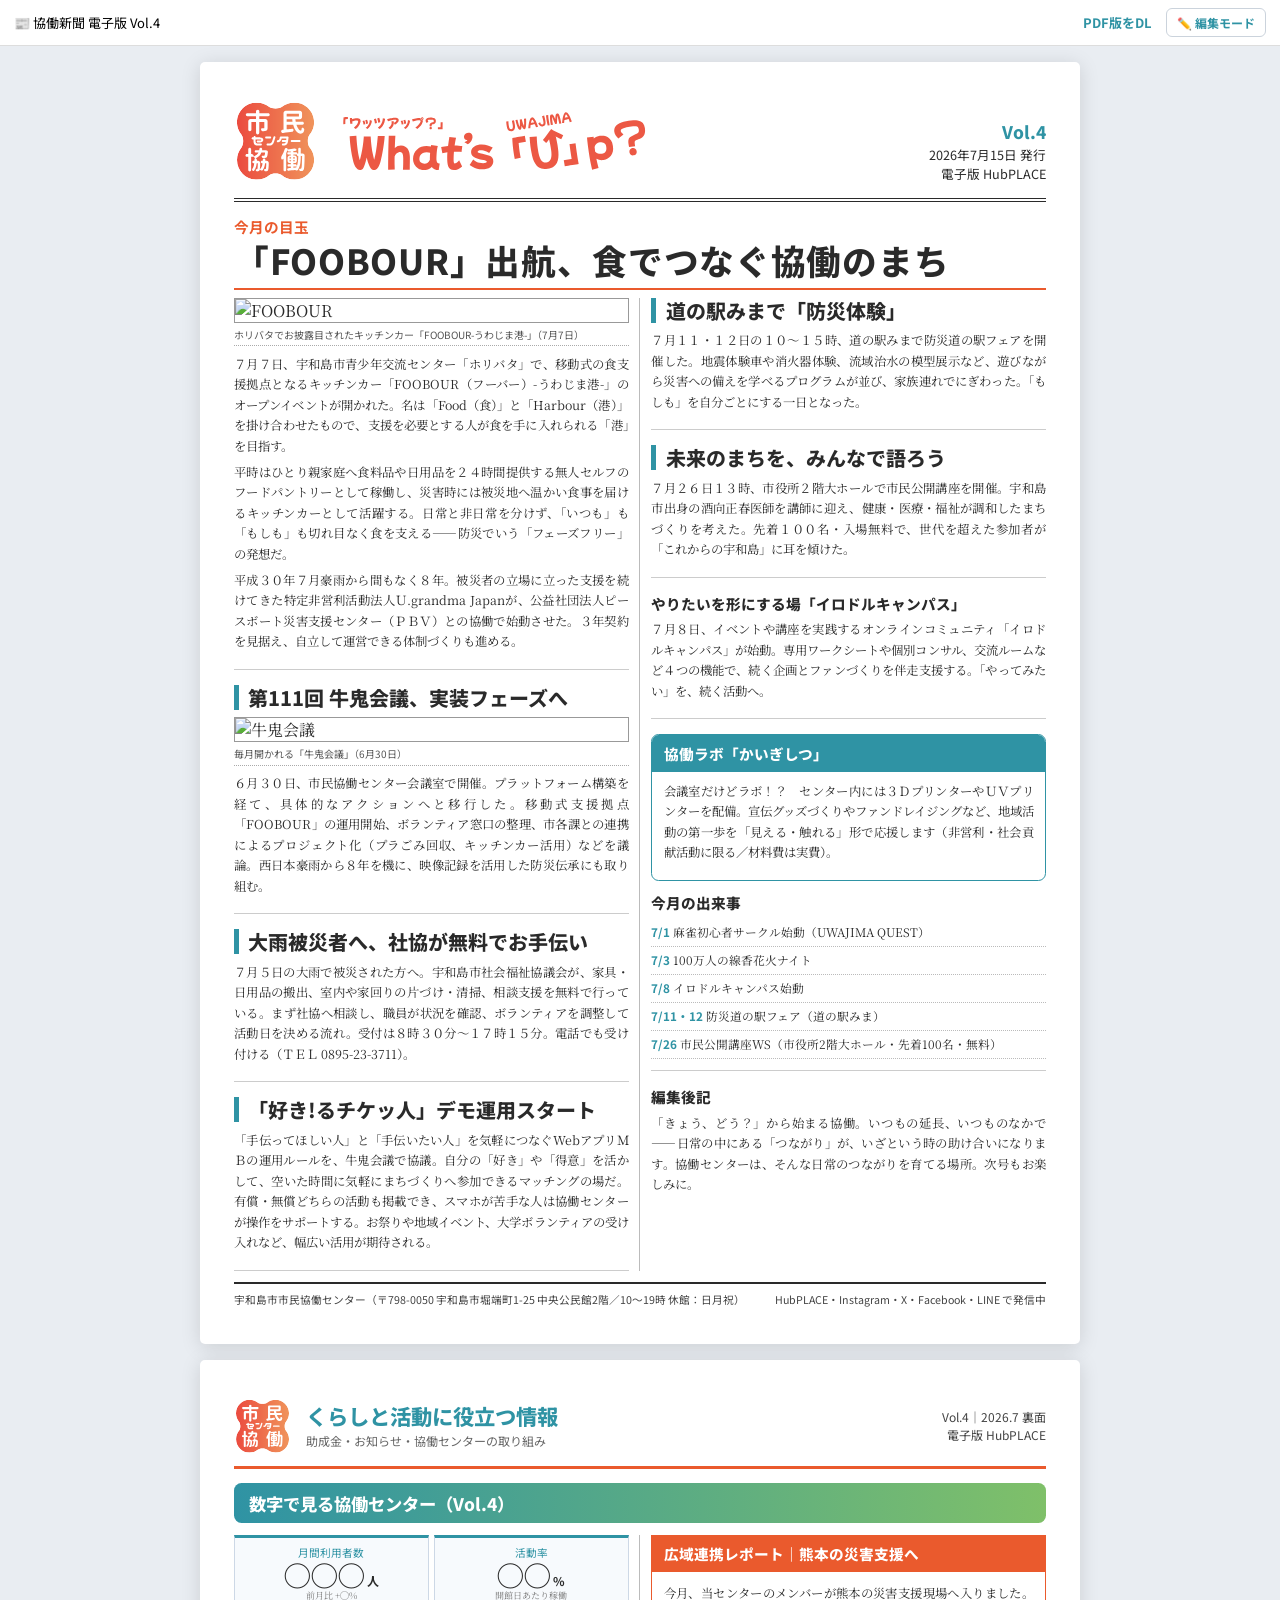
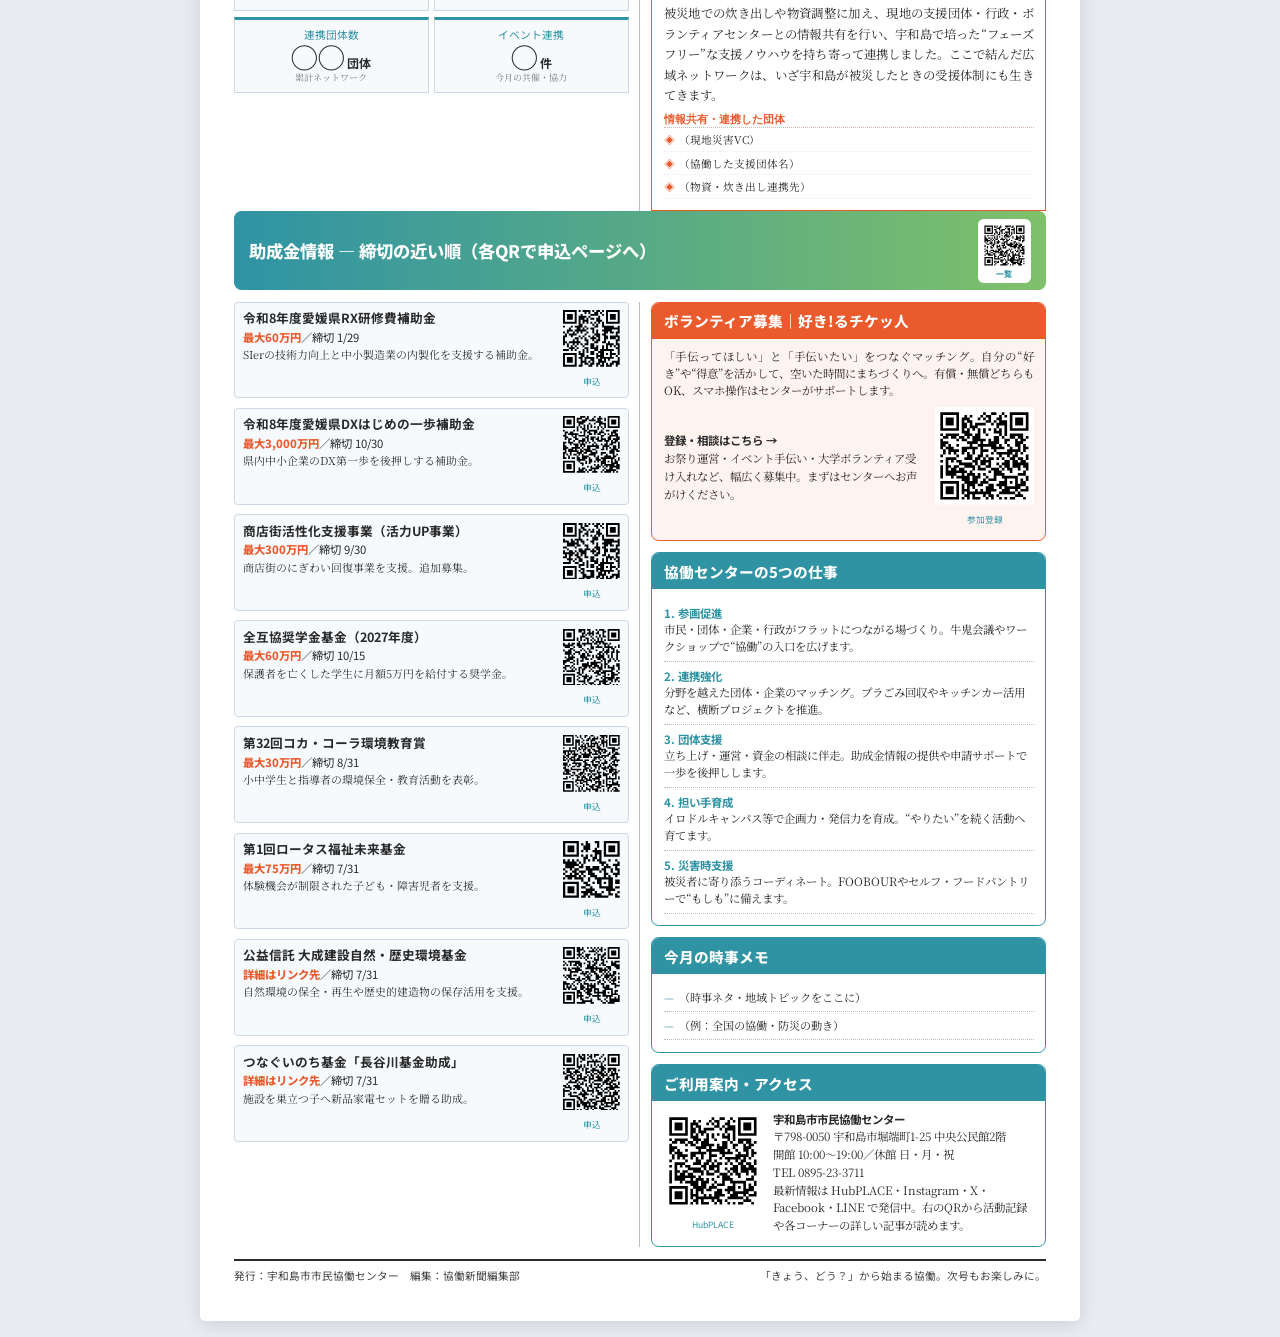
==== index.html @ 9e5178ba "書式機能追加（選択要素に背景色/文字色/反転帯/枠/クリア＝タイトルの色付きボックス化・色反転・色指定） Co-Authored-By: Claude Opus 4.8 (1M context) <n" ====
<!doctype html><html lang="ja"><head><meta charset="utf-8">
<meta name="viewport" content="width=device-width, initial-scale=1">
<title>協働新聞 What's「U」p? Vol.4｜宇和島市市民協働センター</title>
<link rel="preconnect" href="https://fonts.googleapis.com">
<link rel="preconnect" href="https://fonts.gstatic.com" crossorigin>
<link href="https://fonts.googleapis.com/css2?family=Noto+Sans+JP:wght@400;700;800&family=Noto+Serif+JP:wght@400;600;700&display=swap" rel="stylesheet">
<link rel="stylesheet" href="edit.css">
<style>
  @page { size: A3 portrait; margin: 0; }
  :root{ --ink:#2a2a2a; --accent:#ea5a2d; --accent2:#f2934a; --navy:#2f93a4; --teal:#2f93a4; --green:#7fc069; }
  *{ box-sizing:border-box; -webkit-print-color-adjust:exact; print-color-adjust:exact; }
  html,body{ margin:0; }
  .page{ --mt:10mm; --mb:10mm; --ml:9mm; --mr:9mm;
         width:297mm; height:420mm; padding:var(--mt) var(--mr) var(--mb) var(--ml); background:#fff; color:var(--ink);
         font-family:"Hiragino Mincho ProN","Yu Mincho","Noto Serif JP",serif; page-break-after:always; position:relative; }
  .page:last-child{ page-break-after:auto; }
  .masthead{ display:flex; align-items:flex-end; justify-content:space-between; border-bottom:4px double var(--ink); padding-bottom:4mm; }
  .logo{ display:flex; align-items:center; gap:5mm; }
  .kanji{ font-family:"Hiragino Kaku Gothic ProN","Noto Sans JP",sans-serif; font-weight:800; font-size:30pt; letter-spacing:.05em; }
  .logo-img{ height:22mm; width:auto; display:block; }
  .title-img{ height:20mm; width:auto; display:block; }
  .brand{ font-family:"Hiragino Kaku Gothic ProN","Noto Sans JP",sans-serif; }
  .brand .big{ font-size:24pt; font-weight:800; color:var(--accent); line-height:1; }
  .brand .sub{ font-size:9pt; color:#555; }
  .issue{ text-align:right; font-family:"Hiragino Kaku Gothic ProN","Noto Sans JP",sans-serif; font-size:9.5pt; line-height:1.5; }
  .issue .vol{ font-size:13pt; font-weight:800; color:var(--navy); }
  .cols{ column-count:3; column-gap:6mm; column-rule:1px solid #bbb; margin-top:5mm;
         height:calc(420mm - var(--mt) - var(--mb) - 30mm - 14mm); position:relative; }
  /* 自由配置モード：各ブロックを絶対配置にして個別ドラッグ/リサイズ */
  body.freelayout .cols{ column-count:1; column-rule:none; }
  body.freelayout .cols > *{ position:absolute; margin:0 !important; box-sizing:border-box; }
  /* 裏面ヘッダー（スリム） */
  .backhead{ display:flex; align-items:center; gap:4mm; border-bottom:3px solid var(--accent); padding-bottom:3mm; }
  .bh-logo{ height:15mm; width:auto; }
  .bh-kanji{ font-family:"Hiragino Kaku Gothic ProN","Noto Sans JP",sans-serif; font-weight:800; font-size:20pt; }
  .bh-text{ flex:1; }
  .bh-main{ font-family:"Hiragino Kaku Gothic ProN","Noto Sans JP",sans-serif; font-weight:800; font-size:16pt; color:var(--navy); line-height:1.1; }
  .bh-sub{ font-family:"Hiragino Kaku Gothic ProN","Noto Sans JP",sans-serif; font-size:9pt; color:#666; margin-top:1mm; }
  .bh-meta{ text-align:right; font-family:"Hiragino Kaku Gothic ProN","Noto Sans JP",sans-serif; font-size:9pt; color:#444; line-height:1.5; }
  .page.back .cols{ height:calc(420mm - var(--mt) - var(--mb) - 21mm - 10mm); }
  article{ break-inside:avoid; margin-bottom:4mm; padding-bottom:3mm; border-bottom:1px solid #ccc; }
  .lead-kicker{ column-span:all; font-family:"Hiragino Kaku Gothic ProN","Noto Sans JP",sans-serif; color:var(--accent); font-weight:700; font-size:11pt; margin-bottom:1mm; }
  .lead-headline{ font-family:"Hiragino Kaku Gothic ProN","Noto Sans JP",sans-serif; font-weight:800; font-size:26pt; line-height:1.15; letter-spacing:.02em; margin:0 0 2mm; column-span:all; border-bottom:2px solid var(--accent); padding-bottom:2mm; }
  h2{ font-family:"Hiragino Kaku Gothic ProN","Noto Sans JP",sans-serif; font-weight:800; font-size:15pt; line-height:1.25; margin:0 0 2mm; border-left:5px solid var(--navy); padding-left:2.5mm; }
  h3{ font-family:"Hiragino Kaku Gothic ProN","Noto Sans JP",sans-serif; font-weight:800; font-size:11pt; margin:0 0 1.5mm; }
  p{ font-size:9.3pt; line-height:1.65; text-align:justify; margin:0 0 1.5mm; }
  figure{ margin:0 0 2mm; } figure img{ width:100%; display:block; border:0.5px solid #999; }
  figcaption{ font-family:"Hiragino Kaku Gothic ProN","Noto Sans JP",sans-serif; font-size:7.5pt; color:#555; padding:1mm 0; border-bottom:1px dotted #aaa; }
  ul.briefs{ list-style:none; margin:0; padding:0; }
  ul.briefs li{ font-size:8.8pt; line-height:1.4; padding:1.4mm 0; border-bottom:1px dotted #bbb; }
  ul.briefs li b{ font-family:"Hiragino Kaku Gothic ProN","Noto Sans JP",sans-serif; color:var(--navy); }
  footer{ column-span:all; margin-top:3mm; border-top:2px solid var(--ink); padding-top:2mm; font-family:"Hiragino Kaku Gothic ProN","Noto Sans JP",sans-serif; font-size:8pt; color:#444; display:flex; justify-content:space-between; }
  /* ---- P2 助成金カード + QR ---- */
  .sect-head{ column-span:all; background:linear-gradient(90deg,var(--teal),var(--green)); color:#fff; font-family:"Hiragino Kaku Gothic ProN","Noto Sans JP",sans-serif;
              font-weight:800; font-size:13pt; padding:2mm 4mm; margin:0 0 3mm; border-radius:2mm; }
  .grant{ break-inside:avoid; display:flex; gap:2.5mm; border:1px solid #cdd8e6; border-radius:1mm;
          padding:2mm; margin-bottom:2.5mm; background:#f7fafd; }
  .grant-body{ flex:1; }
  .grant b{ font-family:"Hiragino Kaku Gothic ProN","Noto Sans JP",sans-serif; font-size:9.5pt; line-height:1.3; display:block; }
  .grant .meta{ font-family:"Hiragino Kaku Gothic ProN","Noto Sans JP",sans-serif; font-size:8.5pt; margin:.6mm 0; }
  .grant .amt{ color:var(--accent); font-weight:800; }
  .grant .gsum{ font-size:8.2pt; line-height:1.45; margin:0; color:#333; }
  .qr{ width:15mm; text-align:center; flex:none; }
  .qr svg, .qr img{ width:15mm; height:15mm; display:block; }
  .qr span{ font-family:"Hiragino Kaku Gothic ProN","Noto Sans JP",sans-serif; font-size:6.5pt; color:var(--navy); }
  .grants-head{ display:flex; align-items:center; gap:3mm; }
  .grants-head span:first-child{ flex:1; }
  .head-qr{ display:flex; flex-direction:column; align-items:center; background:#fff; border-radius:1.5mm; padding:1mm; }
  .head-qr img{ width:12mm; height:12mm; display:block; }
  .head-qr small{ font-size:6pt; color:var(--teal); font-weight:800; }
  .box{ break-inside:avoid; border:1.5px solid var(--teal); border-radius:2mm; padding:3mm; margin-bottom:3mm; overflow:hidden; }
  .box > h3{ background:var(--teal); color:#fff; margin:-3mm -3mm 2.5mm; padding:2mm 3mm; font-size:11pt; }
  ul.gyoumu{ list-style:none; margin:0; padding:0; }
  ul.gyoumu li{ font-size:8.6pt; line-height:1.45; padding:1.6mm 0; border-bottom:1px dotted #bbb; }
  ul.gyoumu li b{ display:block; font-family:"Hiragino Kaku Gothic ProN","Noto Sans JP",sans-serif; color:var(--navy); }
  .vol-box{ background:#fff3ef; border:1.5px solid var(--accent); }
  .vol-box > h3{ background:var(--accent); }
  .access{ display:flex; gap:3mm; align-items:center; }
  .access .qr{ width:26mm; } .access .qr svg, .access .qr img{ width:26mm; height:26mm; }
  .access .info{ flex:1; font-size:8.6pt; line-height:1.55; }
  .access .info b{ font-family:"Hiragino Kaku Gothic ProN","Noto Sans JP",sans-serif; }
  /* KPI */
  .kpis{ break-inside:avoid; display:grid; grid-template-columns:1fr 1fr; gap:1.5mm; margin-bottom:3mm; }
  .kpi{ border:1px solid #cdd8e6; border-top:3px solid var(--navy); padding:2mm; text-align:center; background:#f7fafd; }
  .kpi .lbl{ display:block; font-family:"Hiragino Kaku Gothic ProN","Noto Sans JP",sans-serif; font-size:8pt; color:var(--navy); }
  .kpi .num{ display:block; font-family:"Hiragino Kaku Gothic ProN","Noto Sans JP",sans-serif; font-weight:800; font-size:20pt; line-height:1.1; color:var(--ink); }
  .kpi .num small{ font-size:9pt; font-weight:700; margin-left:.5mm; }
  .kpi .note{ display:block; font-size:6.8pt; color:#777; }
  /* 熊本レポート・時事 */
  .report{ break-inside:avoid; border:1.5px solid var(--accent); margin-bottom:3mm; }
  .report > h3{ background:var(--accent); color:#fff; margin:0; padding:2mm 3mm; font-size:11pt; font-family:"Hiragino Kaku Gothic ProN","Noto Sans JP",sans-serif; }
  .report .rin{ padding:3mm; }
  .report p{ margin:0 0 2mm; }
  .report .orgs{ list-style:none; margin:0; padding:0; border-top:1px dotted #d8b3a6; }
  .report .orgs li{ font-size:8pt; padding:1mm 0 1mm 4mm; position:relative; border-bottom:1px dotted #eee; }
  .report .orgs li:before{ content:"◈"; color:var(--accent); position:absolute; left:0; }
  .jiji li{ font-size:8.4pt; line-height:1.5; padding:1.4mm 0 1.4mm 4mm; position:relative; border-bottom:1px dotted #bbb; list-style:none; }
  .jiji li:before{ content:"—"; position:absolute; left:0; color:var(--navy); }
  .jiji{ margin:0; padding:0; }
  .ph{ color:#b04a2a; } /* 差し替え待ちの目印(任意) */
  /* ===== 画面(Web)表示：スマホ対応。印刷(PDF)はA3のまま ===== */
  @media screen {
    html,body{ background:#e9edf2; }
    .page{ width:min(96vw,880px); height:auto; min-height:0; margin:16px auto;
            box-shadow:0 3px 20px rgba(0,0,0,.13); border-radius:5px; page-break-after:auto; }
    .cols{ column-count:2; height:auto; margin-top:14px; }
    .page.back .cols{ height:auto; }
    .webnav{ position:sticky; top:0; z-index:9; background:#fff; border-bottom:1px solid #ddd;
             font-family:"Hiragino Kaku Gothic ProN","Noto Sans JP",sans-serif; font-size:13px; padding:8px 14px;
             display:flex; gap:14px; align-items:center; }
    .webnav a{ color:var(--teal); text-decoration:none; font-weight:700; }
    .webnav .sp{ flex:1; }
  }
  @media screen and (max-width:680px){
    .cols{ column-count:1; }
    .masthead{ flex-wrap:wrap; gap:8px; }
    .issue{ text-align:left; }
    .lead-headline{ font-size:22pt; }
    .kanji{ font-size:20pt; }
    .grant{ flex-wrap:wrap; }
  }
  @media print { .webnav{ display:none; } }
</style></head>
<body data-issue="2026-07">
<div class="webnav">📰 協働新聞 電子版 Vol.4<span class="sp"></span>
  <a href="kyodo_2026-07.pdf">PDF版をDL</a>
  <button id="ed-toggle" class="ed-btn" type="button">✏️ 編集モード</button>
</div>
<div id="editbar" class="editbar" hidden>
  <b>編集モード</b>
  <span class="ed-insert">
    <span class="ed-lbl">＋追加:</span>
    <button class="ed-btn" data-ins="heading" type="button">見出し＋本文</button>
    <button class="ed-btn" data-ins="text" type="button">本文</button>
    <button class="ed-btn" data-ins="image" type="button">画像</button>
    <button class="ed-btn" data-ins="box" type="button">囲み枠</button>
    <button class="ed-btn" data-ins="briefs" type="button">箇条書き</button>
    <button class="ed-btn" data-ins="qr" type="button">QR(URL)</button>
    <button class="ed-btn" data-ins="divider" type="button">区切り線</button>
  </span>
  <button id="ed-free" class="ed-btn" type="button">🧩 自由配置OFF</button>
  <span class="ed-margin">余白<small>mm</small>
    上<input type="number" id="mg-t" class="ed-num" min="0" max="40" step="1">
    下<input type="number" id="mg-b" class="ed-num" min="0" max="40" step="1">
    左<input type="number" id="mg-l" class="ed-num" min="0" max="40" step="1">
    右<input type="number" id="mg-r" class="ed-num" min="0" max="40" step="1">
  </span>
  <span class="ed-fmt">書式:
    <input type="color" id="fmt-bg" class="ed-color" title="背景色" value="#ea5a2d">
    <input type="color" id="fmt-fg" class="ed-color" title="文字色" value="#ffffff">
    <button id="fmt-band" class="ed-btn" type="button" title="選択見出しを反転の色帯に">反転帯</button>
    <button id="fmt-box" class="ed-btn" type="button" title="選択を枠囲みに">枠</button>
    <button id="fmt-clear" class="ed-btn" type="button">書式クリア</button>
  </span>
  <span class="sp"></span>
  <button id="ed-save" class="ed-btn ed-primary" type="button">💾 保存</button>
  <button id="ed-pdf" class="ed-btn" type="button">🖨 A3 PDF</button>
  <button id="ed-canva" class="ed-btn" type="button">🎨 Canvaへ</button>
  <button id="ed-export" class="ed-btn" type="button">⬇ HTML</button>
  <button id="ed-reset" class="ed-btn ed-danger" type="button">↺ 破棄</button>
  <button id="ed-done" class="ed-btn" type="button">✓ 終了</button>
</div>

<!-- ============ P1 表 ============ -->
<div class="page" data-document-role="page" data-label="P1 表 What's U p?">
  <div class="masthead">
    <div class="logo"><img class="logo-img" src="assets/logo_kyodo.svg" alt="協働新聞"><img class="title-img" src="assets/title_whatsup.svg" alt="What's「U」p?"></div>
    <div class="issue"><div class="vol">Vol.4</div>2026年7月15日 発行<br>電子版 HubPLACE</div>
  </div>
  <div class="cols">
    <div class="lead-kicker">今月の目玉</div>
    <h1 class="lead-headline">「FOOBOUR」出航、食でつなぐ協働のまち</h1>
    <figure class="lead-photo"><img src="https://hubplace.jp/image/uploaded/article/thumbnail/m/84/84fd/84fd8e46a8a6bd948ab383730d858397ce107f791784004574.jpg" alt="FOOBOUR"><figcaption>ホリバタでお披露目されたキッチンカー「FOOBOUR-うわじま港-」（7月7日）</figcaption></figure>
    <article>
      <p>７月７日、宇和島市青少年交流センター「ホリバタ」で、移動式の食支援拠点となるキッチンカー「FOOBOUR（フーバー）-うわじま港-」のオープンイベントが開かれた。名は「Food（食）」と「Harbour（港）」を掛け合わせたもので、支援を必要とする人が食を手に入れられる「港」を目指す。</p>
      <p>平時はひとり親家庭へ食料品や日用品を２４時間提供する無人セルフのフードパントリーとして稼働し、災害時には被災地へ温かい食事を届けるキッチンカーとして活躍する。日常と非日常を分けず、「いつも」も「もしも」も切れ目なく食を支える――防災でいう「フェーズフリー」の発想だ。</p>
      <p>平成３０年７月豪雨から間もなく８年。被災者の立場に立った支援を続けてきた特定非営利活動法人Ｕ.grandma Japanが、公益社団法人ピースボート災害支援センター（ＰＢＶ）との協働で始動させた。３年契約を見据え、自立して運営できる体制づくりも進める。</p>
    </article>
    <article>
      <h2>第111回 牛鬼会議、実装フェーズへ</h2>
      <figure><img src="https://hubplace.jp/image/uploaded/article/thumbnail/m/7f/7f96/7f96bdccdc61dcf599cfb504b7656a55fd0533a41783573510.jpg" alt="牛鬼会議"><figcaption>毎月開かれる「牛鬼会議」（6月30日）</figcaption></figure>
      <p>６月３０日、市民協働センター会議室で開催。プラットフォーム構築を経て、具体的なアクションへと移行した。移動式支援拠点「FOOBOUR」の運用開始、ボランティア窓口の整理、市各課との連携によるプロジェクト化（プラごみ回収、キッチンカー活用）などを議論。西日本豪雨から８年を機に、映像記録を活用した防災伝承にも取り組む。</p>
    </article>
    <article>
      <h2>大雨被災者へ、社協が無料でお手伝い</h2>
      <p>７月５日の大雨で被災された方へ。宇和島市社会福祉協議会が、家具・日用品の搬出、室内や家回りの片づけ・清掃、相談支援を無料で行っている。まず社協へ相談し、職員が状況を確認、ボランティアを調整して活動日を決める流れ。受付は８時３０分〜１７時１５分。電話でも受け付ける（ＴＥＬ 0895-23-3711）。</p>
    </article>
    <article>
      <h2>「好き!るチケッ人」デモ運用スタート</h2>
      <p>「手伝ってほしい人」と「手伝いたい人」を気軽につなぐWebアプリＭＢの運用ルールを、牛鬼会議で協議。自分の「好き」や「得意」を活かして、空いた時間に気軽にまちづくりへ参加できるマッチングの場だ。有償・無償どちらの活動も掲載でき、スマホが苦手な人は協働センターが操作をサポートする。お祭りや地域イベント、大学ボランティアの受け入れなど、幅広い活用が期待される。</p>
    </article>
    <article>
      <h2>道の駅みまで「防災体験」</h2>
      <p>７月１１・１２日の１０〜１５時、道の駅みまで防災道の駅フェアを開催した。地震体験車や消火器体験、流域治水の模型展示など、遊びながら災害への備えを学べるプログラムが並び、家族連れでにぎわった。「もしも」を自分ごとにする一日となった。</p>
    </article>

    <article>
      <h2>未来のまちを、みんなで語ろう</h2>
      <p>７月２６日１３時、市役所２階大ホールで市民公開講座を開催。宇和島市出身の酒向正春医師を講師に迎え、健康・医療・福祉が調和したまちづくりを考えた。先着１００名・入場無料で、世代を超えた参加者が「これからの宇和島」に耳を傾けた。</p>
    </article>

    <article>
      <h3>やりたいを形にする場「イロドルキャンパス」</h3>
      <p>７月８日、イベントや講座を実践するオンラインコミュニティ「イロドルキャンパス」が始動。専用ワークシートや個別コンサル、交流ルームなど４つの機能で、続く企画とファンづくりを伴走支援する。「やってみたい」を、続く活動へ。</p>
    </article>

    <div class="box">
      <h3>協働ラボ「かいぎしつ」</h3>
      <p>会議室だけどラボ！？　センター内には３ＤプリンターやＵＶプリンターを配備。宣伝グッズづくりやファンドレイジングなど、地域活動の第一歩を「見える・触れる」形で応援します（非営利・社会貢献活動に限る／材料費は実費）。</p>
    </div>

    <article>
      <h3>今月の出来事</h3>
      <ul class="briefs">
        <li><b>7/1</b> 麻雀初心者サークル始動（UWAJIMA QUEST）</li>
        <li><b>7/3</b> 100万人の線香花火ナイト</li>
        <li><b>7/8</b> イロドルキャンパス始動</li>
        <li><b>7/11・12</b> 防災道の駅フェア（道の駅みま）</li>
        <li><b>7/26</b> 市民公開講座WS（市役所2階大ホール・先着100名・無料）</li>
      </ul>
    </article>

    <article style="border-bottom:0">
      <h3>編集後記</h3>
      <p>「きょう、どう？」から始まる協働。いつもの延長、いつものなかで――日常の中にある「つながり」が、いざという時の助け合いになります。協働センターは、そんな日常のつながりを育てる場所。次号もお楽しみに。</p>
    </article>

    <footer>
      <span>宇和島市市民協働センター（〒798-0050 宇和島市堀端町1-25 中央公民館2階／10〜19時 休館：日月祝）</span>
      <span>HubPLACE・Instagram・X・Facebook・LINE で発信中</span>
    </footer>
  </div>
</div>

<!-- ============ P2 裏 ============ -->
<div class="page back" data-document-role="page" data-label="P2 裏 くらしと活動の情報">
  <div class="backhead">
    <img class="bh-logo" src="assets/logo_kyodo.svg" alt="協働新聞">
    <div class="bh-text">
      <div class="bh-main">くらしと活動に役立つ情報</div>
      <div class="bh-sub">助成金・お知らせ・協働センターの取り組み</div>
    </div>
    <div class="bh-meta">Vol.4｜2026.7 裏面<br>電子版 HubPLACE</div>
  </div>
  <div class="cols">
    <div class="sect-head">数字で見る協働センター（Vol.4）</div>
    <div class="kpis"><div class="kpi"><span class="lbl">月間利用者数</span><span class="num">◯◯◯<small>人</small></span><span class="note">前月比 +◯%</span></div><div class="kpi"><span class="lbl">活動率</span><span class="num">◯◯<small>%</small></span><span class="note">開館日あたり稼働</span></div><div class="kpi"><span class="lbl">連携団体数</span><span class="num">◯◯<small>団体</small></span><span class="note">累計ネットワーク</span></div><div class="kpi"><span class="lbl">イベント連携</span><span class="num">◯<small>件</small></span><span class="note">今月の共催・協力</span></div></div>

    <div class="report">
      <h3>広域連携レポート｜熊本の災害支援へ</h3>
      <div class="rin">
        <p>今月、当センターのメンバーが熊本の災害支援現場へ入りました。被災地での炊き出しや物資調整に加え、現地の支援団体・行政・ボランティアセンターとの情報共有を行い、宇和島で培った“フェーズフリー”な支援ノウハウを持ち寄って連携しました。ここで結んだ広域ネットワークは、いざ宇和島が被災したときの受援体制にも生きてきます。</p>
        <div style="font-family:'Hiragino Kaku Gothic ProN',sans-serif;font-size:8pt;color:var(--accent);font-weight:700;">情報共有・連携した団体</div>
        <ul class="orgs"><li>（現地災害VC）</li><li>（協働した支援団体名）</li><li>（物資・炊き出し連携先）</li></ul>
      </div>
    </div>

    <div class="sect-head grants-head"><span>助成金情報 — 締切の近い順（各QRで申込ページへ）</span><span class="head-qr"><img src="assets/hub_joseikin.svg" alt="助成金一覧QR"><small>一覧</small></span></div>
    
      <div class="grant">
        <div class="grant-body">
          <b>令和8年度愛媛県RX研修費補助金</b>
          <div class="meta"><span class="amt">最大60万円</span>／締切 1/29</div>
          <p class="gsum">SIerの技術力向上と中小製造業の内製化を支援する補助金。</p>
        </div>
        <div class="qr"><svg data-w="29mm" data-h="29mm" version="1.1" viewBox="0 0 29 29" xmlns="http://www.w3.org/2000/svg"><path d="M0,0H1V1H0zM1,0H2V1H1zM2,0H3V1H2zM3,0H4V1H3zM4,0H5V1H4zM5,0H6V1H5zM6,0H7V1H6zM8,0H9V1H8zM10,0H11V1H10zM11,0H12V1H11zM12,0H13V1H12zM13,0H14V1H13zM15,0H16V1H15zM17,0H18V1H17zM18,0H19V1H18zM20,0H21V1H20zM22,0H23V1H22zM23,0H24V1H23zM24,0H25V1H24zM25,0H26V1H25zM26,0H27V1H26zM27,0H28V1H27zM28,0H29V1H28zM0,1H1V2H0zM6,1H7V2H6zM11,1H12V2H11zM13,1H14V2H13zM16,1H17V2H16zM17,1H18V2H17zM19,1H20V2H19zM22,1H23V2H22zM28,1H29V2H28zM0,2H1V3H0zM2,2H3V3H2zM3,2H4V3H3zM4,2H5V3H4zM6,2H7V3H6zM9,2H10V3H9zM14,2H15V3H14zM15,2H16V3H15zM16,2H17V3H16zM17,2H18V3H17zM20,2H21V3H20zM22,2H23V3H22zM24,2H25V3H24zM25,2H26V3H25zM26,2H27V3H26zM28,2H29V3H28zM0,3H1V4H0zM2,3H3V4H2zM3,3H4V4H3zM4,3H5V4H4zM6,3H7V4H6zM8,3H9V4H8zM9,3H10V4H9zM10,3H11V4H10zM11,3H12V4H11zM13,3H14V4H13zM18,3H19V4H18zM22,3H23V4H22zM24,3H25V4H24zM25,3H26V4H25zM26,3H27V4H26zM28,3H29V4H28zM0,4H1V5H0zM2,4H3V5H2zM3,4H4V5H3zM4,4H5V5H4zM6,4H7V5H6zM8,4H9V5H8zM9,4H10V5H9zM10,4H11V5H10zM12,4H13V5H12zM14,4H15V5H14zM15,4H16V5H15zM17,4H18V5H17zM18,4H19V5H18zM22,4H23V5H22zM24,4H25V5H24zM25,4H26V5H25zM26,4H27V5H26zM28,4H29V5H28zM0,5H1V6H0zM6,5H7V6H6zM8,5H9V6H8zM10,5H11V6H10zM11,5H12V6H11zM12,5H13V6H12zM17,5H18V6H17zM18,5H19V6H18zM19,5H20V6H19zM22,5H23V6H22zM28,5H29V6H28zM0,6H1V7H0zM1,6H2V7H1zM2,6H3V7H2zM3,6H4V7H3zM4,6H5V7H4zM5,6H6V7H5zM6,6H7V7H6zM8,6H9V7H8zM10,6H11V7H10zM12,6H13V7H12zM14,6H15V7H14zM16,6H17V7H16zM18,6H19V7H18zM20,6H21V7H20zM22,6H23V7H22zM23,6H24V7H23zM24,6H25V7H24zM25,6H26V7H25zM26,6H27V7H26zM27,6H28V7H27zM28,6H29V7H28zM8,7H9V8H8zM9,7H10V8H9zM15,7H16V8H15zM17,7H18V8H17zM20,7H21V8H20zM0,8H1V9H0zM4,8H5V9H4zM6,8H7V9H6zM7,8H8V9H7zM8,8H9V9H8zM9,8H10V9H9zM11,8H12V9H11zM16,8H17V9H16zM17,8H18V9H17zM20,8H21V9H20zM21,8H22V9H21zM22,8H23V9H22zM23,8H24V9H23zM24,8H25V9H24zM25,8H26V9H25zM28,8H29V9H28zM3,9H4V10H3zM7,9H8V10H7zM8,9H9V10H8zM10,9H11V10H10zM12,9H13V10H12zM14,9H15V10H14zM15,9H16V10H15zM21,9H22V10H21zM22,9H23V10H22zM23,9H24V10H23zM24,9H25V10H24zM25,9H26V10H25zM26,9H27V10H26zM27,9H28V10H27zM28,9H29V10H28zM2,10H3V11H2zM3,10H4V11H3zM4,10H5V11H4zM6,10H7V11H6zM7,10H8V11H7zM8,10H9V11H8zM9,10H10V11H9zM10,10H11V11H10zM11,10H12V11H11zM15,10H16V11H15zM17,10H18V11H17zM20,10H21V11H20zM21,10H22V11H21zM22,10H23V11H22zM23,10H24V11H23zM24,10H25V11H24zM28,10H29V11H28zM0,11H1V12H0zM2,11H3V12H2zM5,11H6V12H5zM7,11H8V12H7zM9,11H10V12H9zM12,11H13V12H12zM15,11H16V12H15zM17,11H18V12H17zM21,11H22V12H21zM22,11H23V12H22zM24,11H25V12H24zM25,11H26V12H25zM27,11H28V12H27zM28,11H29V12H28zM1,12H2V13H1zM3,12H4V13H3zM4,12H5V13H4zM5,12H6V13H5zM6,12H7V13H6zM11,12H12V13H11zM16,12H17V13H16zM17,12H18V13H17zM18,12H19V13H18zM20,12H21V13H20zM21,12H22V13H21zM27,12H28V13H27zM0,13H1V14H0zM1,13H2V14H1zM4,13H5V14H4zM8,13H9V14H8zM10,13H11V14H10zM13,13H14V14H13zM15,13H16V14H15zM17,13H18V14H17zM18,13H19V14H18zM21,13H22V14H21zM22,13H23V14H22zM24,13H25V14H24zM25,13H26V14H25zM26,13H27V14H26zM27,13H28V14H27zM28,13H29V14H28zM0,14H1V15H0zM6,14H7V15H6zM7,14H8V15H7zM9,14H10V15H9zM11,14H12V15H11zM14,14H15V15H14zM15,14H16V15H15zM16,14H17V15H16zM18,14H19V15H18zM21,14H22V15H21zM22,14H23V15H22zM24,14H25V15H24zM25,14H26V15H25zM26,14H27V15H26zM28,14H29V15H28zM0,15H1V16H0zM5,15H6V16H5zM7,15H8V16H7zM11,15H12V16H11zM12,15H13V16H12zM15,15H16V16H15zM17,15H18V16H17zM18,15H19V16H18zM21,15H22V16H21zM27,15H28V16H27zM28,15H29V16H28zM0,16H1V17H0zM1,16H2V17H1zM3,16H4V17H3zM4,16H5V17H4zM5,16H6V17H5zM6,16H7V17H6zM7,16H8V17H7zM8,16H9V17H8zM12,16H13V17H12zM16,16H17V17H16zM17,16H18V17H17zM20,16H21V17H20zM21,16H22V17H21zM23,16H24V17H23zM27,16H28V17H27zM0,17H1V18H0zM2,17H3V18H2zM5,17H6V18H5zM7,17H8V18H7zM9,17H10V18H9zM11,17H12V18H11zM12,17H13V18H12zM14,17H15V18H14zM15,17H16V18H15zM22,17H23V18H22zM23,17H24V18H23zM24,17H25V18H24zM25,17H26V18H25zM27,17H28V18H27zM28,17H29V18H28zM2,18H3V19H2zM4,18H5V19H4zM6,18H7V19H6zM10,18H11V19H10zM14,18H15V19H14zM15,18H16V19H15zM17,18H18V19H17zM20,18H21V19H20zM22,18H23V19H22zM24,18H25V19H24zM26,18H27V19H26zM28,18H29V19H28zM3,19H4V20H3zM4,19H5V20H4zM5,19H6V20H5zM7,19H8V20H7zM11,19H12V20H11zM12,19H13V20H12zM14,19H15V20H14zM15,19H16V20H15zM16,19H17V20H16zM17,19H18V20H17zM20,19H21V20H20zM22,19H23V20H22zM27,19H28V20H27zM28,19H29V20H28zM0,20H1V21H0zM1,20H2V21H1zM2,20H3V21H2zM4,20H5V21H4zM6,20H7V21H6zM10,20H11V21H10zM12,20H13V21H12zM16,20H17V21H16zM17,20H18V21H17zM19,20H20V21H19zM20,20H21V21H20zM21,20H22V21H21zM22,20H23V21H22zM23,20H24V21H23zM24,20H25V21H24zM25,20H26V21H25zM28,20H29V21H28zM8,21H9V22H8zM10,21H11V22H10zM12,21H13V22H12zM14,21H15V22H14zM15,21H16V22H15zM18,21H19V22H18zM19,21H20V22H19zM20,21H21V22H20zM24,21H25V22H24zM28,21H29V22H28zM0,22H1V23H0zM1,22H2V23H1zM2,22H3V23H2zM3,22H4V23H3zM4,22H5V23H4zM5,22H6V23H5zM6,22H7V23H6zM8,22H9V23H8zM9,22H10V23H9zM10,22H11V23H10zM14,22H15V23H14zM15,22H16V23H15zM17,22H18V23H17zM19,22H20V23H19zM20,22H21V23H20zM22,22H23V23H22zM24,22H25V23H24zM25,22H26V23H25zM26,22H27V23H26zM28,22H29V23H28zM0,23H1V24H0zM6,23H7V24H6zM9,23H10V24H9zM10,23H11V24H10zM12,23H13V24H12zM17,23H18V24H17zM18,23H19V24H18zM19,23H20V24H19zM20,23H21V24H20zM24,23H25V24H24zM27,23H28V24H27zM0,24H1V25H0zM2,24H3V25H2zM3,24H4V25H3zM4,24H5V25H4zM6,24H7V25H6zM8,24H9V25H8zM9,24H10V25H9zM11,24H12V25H11zM12,24H13V25H12zM13,24H14V25H13zM14,24H15V25H14zM15,24H16V25H15zM17,24H18V25H17zM19,24H20V25H19zM20,24H21V25H20zM21,24H22V25H21zM22,24H23V25H22zM23,24H24V25H23zM24,24H25V25H24zM25,24H26V25H25zM28,24H29V25H28zM0,25H1V26H0zM2,25H3V26H2zM3,25H4V26H3zM4,25H5V26H4zM6,25H7V26H6zM9,25H10V26H9zM11,25H12V26H11zM14,25H15V26H14zM15,25H16V26H15zM18,25H19V26H18zM19,25H20V26H19zM21,25H22V26H21zM23,25H24V26H23zM28,25H29V26H28zM0,26H1V27H0zM2,26H3V27H2zM3,26H4V27H3zM4,26H5V27H4zM6,26H7V27H6zM9,26H10V27H9zM10,26H11V27H10zM11,26H12V27H11zM13,26H14V27H13zM15,26H16V27H15zM18,26H19V27H18zM19,26H20V27H19zM20,26H21V27H20zM21,26H22V27H21zM25,26H26V27H25zM26,26H27V27H26zM27,26H28V27H27zM28,26H29V27H28zM0,27H1V28H0zM6,27H7V28H6zM9,27H10V28H9zM11,27H12V28H11zM12,27H13V28H12zM14,27H15V28H14zM15,27H16V28H15zM17,27H18V28H17zM18,27H19V28H18zM20,27H21V28H20zM22,27H23V28H22zM24,27H25V28H24zM25,27H26V28H25zM27,27H28V28H27zM28,27H29V28H28zM0,28H1V29H0zM1,28H2V29H1zM2,28H3V29H2zM3,28H4V29H3zM4,28H5V29H4zM5,28H6V29H5zM6,28H7V29H6zM8,28H9V29H8zM9,28H10V29H9zM13,28H14V29H13zM14,28H15V29H14zM17,28H18V29H17zM19,28H20V29H19zM20,28H21V29H20zM22,28H23V29H22zM23,28H24V29H23zM24,28H25V29H24zM27,28H28V29H27z" id="qr-path" fill="#000000" fill-opacity="1" fill-rule="nonzero" stroke="none"/></svg><span>申込</span></div>
      </div>
      <div class="grant">
        <div class="grant-body">
          <b>令和8年度愛媛県DXはじめの一歩補助金</b>
          <div class="meta"><span class="amt">最大3,000万円</span>／締切 10/30</div>
          <p class="gsum">県内中小企業のDX第一歩を後押しする補助金。</p>
        </div>
        <div class="qr"><svg data-w="33mm" data-h="33mm" version="1.1" viewBox="0 0 33 33" xmlns="http://www.w3.org/2000/svg"><path d="M0,0H1V1H0zM1,0H2V1H1zM2,0H3V1H2zM3,0H4V1H3zM4,0H5V1H4zM5,0H6V1H5zM6,0H7V1H6zM10,0H11V1H10zM11,0H12V1H11zM12,0H13V1H12zM14,0H15V1H14zM18,0H19V1H18zM21,0H22V1H21zM26,0H27V1H26zM27,0H28V1H27zM28,0H29V1H28zM29,0H30V1H29zM30,0H31V1H30zM31,0H32V1H31zM32,0H33V1H32zM0,1H1V2H0zM6,1H7V2H6zM8,1H9V2H8zM9,1H10V2H9zM10,1H11V2H10zM13,1H14V2H13zM14,1H15V2H14zM17,1H18V2H17zM20,1H21V2H20zM21,1H22V2H21zM22,1H23V2H22zM24,1H25V2H24zM26,1H27V2H26zM32,1H33V2H32zM0,2H1V3H0zM2,2H3V3H2zM3,2H4V3H3zM4,2H5V3H4zM6,2H7V3H6zM8,2H9V3H8zM11,2H12V3H11zM12,2H13V3H12zM13,2H14V3H13zM15,2H16V3H15zM16,2H17V3H16zM17,2H18V3H17zM18,2H19V3H18zM20,2H21V3H20zM21,2H22V3H21zM24,2H25V3H24zM26,2H27V3H26zM28,2H29V3H28zM29,2H30V3H29zM30,2H31V3H30zM32,2H33V3H32zM0,3H1V4H0zM2,3H3V4H2zM3,3H4V4H3zM4,3H5V4H4zM6,3H7V4H6zM8,3H9V4H8zM9,3H10V4H9zM10,3H11V4H10zM11,3H12V4H11zM12,3H13V4H12zM19,3H20V4H19zM20,3H21V4H20zM21,3H22V4H21zM22,3H23V4H22zM26,3H27V4H26zM28,3H29V4H28zM29,3H30V4H29zM30,3H31V4H30zM32,3H33V4H32zM0,4H1V5H0zM2,4H3V5H2zM3,4H4V5H3zM4,4H5V5H4zM6,4H7V5H6zM9,4H10V5H9zM10,4H11V5H10zM11,4H12V5H11zM15,4H16V5H15zM18,4H19V5H18zM21,4H22V5H21zM22,4H23V5H22zM23,4H24V5H23zM24,4H25V5H24zM26,4H27V5H26zM28,4H29V5H28zM29,4H30V5H29zM30,4H31V5H30zM32,4H33V5H32zM0,5H1V6H0zM6,5H7V6H6zM9,5H10V6H9zM12,5H13V6H12zM14,5H15V6H14zM16,5H17V6H16zM21,5H22V6H21zM24,5H25V6H24zM26,5H27V6H26zM32,5H33V6H32zM0,6H1V7H0zM1,6H2V7H1zM2,6H3V7H2zM3,6H4V7H3zM4,6H5V7H4zM5,6H6V7H5zM6,6H7V7H6zM8,6H9V7H8zM10,6H11V7H10zM12,6H13V7H12zM14,6H15V7H14zM16,6H17V7H16zM18,6H19V7H18zM20,6H21V7H20zM22,6H23V7H22zM24,6H25V7H24zM26,6H27V7H26zM27,6H28V7H27zM28,6H29V7H28zM29,6H30V7H29zM30,6H31V7H30zM31,6H32V7H31zM32,6H33V7H32zM8,7H9V8H8zM11,7H12V8H11zM12,7H13V8H12zM14,7H15V8H14zM20,7H21V8H20zM23,7H24V8H23zM0,8H1V9H0zM6,8H7V9H6zM8,8H9V9H8zM12,8H13V9H12zM13,8H14V9H13zM15,8H16V9H15zM16,8H17V9H16zM17,8H18V9H17zM18,8H19V9H18zM19,8H20V9H19zM22,8H23V9H22zM25,8H26V9H25zM26,8H27V9H26zM29,8H30V9H29zM30,8H31V9H30zM31,8H32V9H31zM1,9H2V10H1zM2,9H3V10H2zM4,9H5V10H4zM5,9H6V10H5zM10,9H11V10H10zM12,9H13V10H12zM14,9H15V10H14zM15,9H16V10H15zM18,9H19V10H18zM19,9H20V10H19zM21,9H22V10H21zM22,9H23V10H22zM23,9H24V10H23zM28,9H29V10H28zM29,9H30V10H29zM30,9H31V10H30zM1,10H2V11H1zM3,10H4V11H3zM4,10H5V11H4zM5,10H6V11H5zM6,10H7V11H6zM7,10H8V11H7zM8,10H9V11H8zM12,10H13V11H12zM15,10H16V11H15zM16,10H17V11H16zM18,10H19V11H18zM20,10H21V11H20zM21,10H22V11H21zM24,10H25V11H24zM26,10H27V11H26zM28,10H29V11H28zM30,10H31V11H30zM31,10H32V11H31zM0,11H1V12H0zM1,11H2V12H1zM5,11H6V12H5zM7,11H8V12H7zM9,11H10V12H9zM10,11H11V12H10zM11,11H12V12H11zM12,11H13V12H12zM14,11H15V12H14zM22,11H23V12H22zM23,11H24V12H23zM27,11H28V12H27zM28,11H29V12H28zM29,11H30V12H29zM30,11H31V12H30zM31,11H32V12H31zM1,12H2V13H1zM2,12H3V13H2zM6,12H7V13H6zM7,12H8V13H7zM13,12H14V13H13zM14,12H15V13H14zM16,12H17V13H16zM17,12H18V13H17zM18,12H19V13H18zM20,12H21V13H20zM22,12H23V13H22zM26,12H27V13H26zM27,12H28V13H27zM31,12H32V13H31zM32,12H33V13H32zM1,13H2V14H1zM3,13H4V14H3zM4,13H5V14H4zM7,13H8V14H7zM8,13H9V14H8zM11,13H12V14H11zM12,13H13V14H12zM14,13H15V14H14zM16,13H17V14H16zM17,13H18V14H17zM19,13H20V14H19zM20,13H21V14H20zM22,13H23V14H22zM23,13H24V14H23zM24,13H25V14H24zM26,13H27V14H26zM27,13H28V14H27zM29,13H30V14H29zM30,13H31V14H30zM31,13H32V14H31zM32,13H33V14H32zM3,14H4V15H3zM6,14H7V15H6zM9,14H10V15H9zM10,14H11V15H10zM11,14H12V15H11zM12,14H13V15H12zM14,14H15V15H14zM17,14H18V15H17zM20,14H21V15H20zM21,14H22V15H21zM22,14H23V15H22zM24,14H25V15H24zM25,14H26V15H25zM26,14H27V15H26zM28,14H29V15H28zM30,14H31V15H30zM31,14H32V15H31zM0,15H1V16H0zM1,15H2V16H1zM3,15H4V16H3zM4,15H5V16H4zM5,15H6V16H5zM9,15H10V16H9zM11,15H12V16H11zM13,15H14V16H13zM15,15H16V16H15zM18,15H19V16H18zM25,15H26V16H25zM28,15H29V16H28zM29,15H30V16H29zM30,15H31V16H30zM32,15H33V16H32zM0,16H1V17H0zM4,16H5V17H4zM6,16H7V17H6zM7,16H8V17H7zM8,16H9V17H8zM10,16H11V17H10zM11,16H12V17H11zM12,16H13V17H12zM17,16H18V17H17zM19,16H20V17H19zM22,16H23V17H22zM24,16H25V17H24zM25,16H26V17H25zM27,16H28V17H27zM28,16H29V17H28zM32,16H33V17H32zM0,17H1V18H0zM1,17H2V18H1zM7,17H8V18H7zM8,17H9V18H8zM10,17H11V18H10zM12,17H13V18H12zM14,17H15V18H14zM15,17H16V18H15zM16,17H17V18H16zM17,17H18V18H17zM18,17H19V18H18zM19,17H20V18H19zM20,17H21V18H20zM23,17H24V18H23zM24,17H25V18H24zM25,17H26V18H25zM26,17H27V18H26zM29,17H30V18H29zM30,17H31V18H30zM32,17H33V18H32zM0,18H1V19H0zM1,18H2V19H1zM2,18H3V19H2zM5,18H6V19H5zM6,18H7V19H6zM7,18H8V19H7zM8,18H9V19H8zM9,18H10V19H9zM11,18H12V19H11zM14,18H15V19H14zM15,18H16V19H15zM19,18H20V19H19zM20,18H21V19H20zM23,18H24V19H23zM25,18H26V19H25zM27,18H28V19H27zM29,18H30V19H29zM30,18H31V19H30zM32,18H33V19H32zM0,19H1V20H0zM1,19H2V20H1zM3,19H4V20H3zM4,19H5V20H4zM5,19H6V20H5zM7,19H8V20H7zM10,19H11V20H10zM12,19H13V20H12zM13,19H14V20H13zM14,19H15V20H14zM15,19H16V20H15zM17,19H18V20H17zM18,19H19V20H18zM22,19H23V20H22zM23,19H24V20H23zM25,19H26V20H25zM28,19H29V20H28zM29,19H30V20H29zM30,19H31V20H30zM31,19H32V20H31zM1,20H2V21H1zM3,20H4V21H3zM4,20H5V21H4zM5,20H6V21H5zM6,20H7V21H6zM7,20H8V21H7zM8,20H9V21H8zM10,20H11V21H10zM11,20H12V21H11zM13,20H14V21H13zM14,20H15V21H14zM15,20H16V21H15zM16,20H17V21H16zM19,20H20V21H19zM27,20H28V21H27zM28,20H29V21H28zM29,20H30V21H29zM31,20H32V21H31zM32,20H33V21H32zM0,21H1V22H0zM1,21H2V22H1zM4,21H5V22H4zM8,21H9V22H8zM9,21H10V22H9zM10,21H11V22H10zM12,21H13V22H12zM13,21H14V22H13zM16,21H17V22H16zM17,21H18V22H17zM18,21H19V22H18zM19,21H20V22H19zM22,21H23V22H22zM23,21H24V22H23zM24,21H25V22H24zM27,21H28V22H27zM28,21H29V22H28zM29,21H30V22H29zM0,22H1V23H0zM2,22H3V23H2zM4,22H5V23H4zM6,22H7V23H6zM7,22H8V23H7zM9,22H10V23H9zM11,22H12V23H11zM15,22H16V23H15zM16,22H17V23H16zM17,22H18V23H17zM18,22H19V23H18zM22,22H23V23H22zM25,22H26V23H25zM29,22H30V23H29zM31,22H32V23H31zM0,23H1V24H0zM3,23H4V24H3zM8,23H9V24H8zM11,23H12V24H11zM12,23H13V24H12zM13,23H14V24H13zM14,23H15V24H14zM18,23H19V24H18zM20,23H21V24H20zM24,23H25V24H24zM25,23H26V24H25zM26,23H27V24H26zM27,23H28V24H27zM29,23H30V24H29zM30,23H31V24H30zM0,24H1V25H0zM1,24H2V25H1zM3,24H4V25H3zM5,24H6V25H5zM6,24H7V25H6zM8,24H9V25H8zM9,24H10V25H9zM11,24H12V25H11zM12,24H13V25H12zM13,24H14V25H13zM15,24H16V25H15zM19,24H20V25H19zM20,24H21V25H20zM22,24H23V25H22zM23,24H24V25H23zM24,24H25V25H24zM25,24H26V25H25zM26,24H27V25H26zM27,24H28V25H27zM28,24H29V25H28zM29,24H30V25H29zM32,24H33V25H32zM8,25H9V26H8zM9,25H10V26H9zM10,25H11V26H10zM11,25H12V26H11zM12,25H13V26H12zM15,25H16V26H15zM16,25H17V26H16zM19,25H20V26H19zM20,25H21V26H20zM21,25H22V26H21zM23,25H24V26H23zM24,25H25V26H24zM28,25H29V26H28zM30,25H31V26H30zM32,25H33V26H32zM0,26H1V27H0zM1,26H2V27H1zM2,26H3V27H2zM3,26H4V27H3zM4,26H5V27H4zM5,26H6V27H5zM6,26H7V27H6zM9,26H10V27H9zM13,26H14V27H13zM15,26H16V27H15zM16,26H17V27H16zM18,26H19V27H18zM20,26H21V27H20zM22,26H23V27H22zM23,26H24V27H23zM24,26H25V27H24zM26,26H27V27H26zM28,26H29V27H28zM30,26H31V27H30zM31,26H32V27H31zM0,27H1V28H0zM6,27H7V28H6zM10,27H11V28H10zM11,27H12V28H11zM13,27H14V28H13zM15,27H16V28H15zM22,27H23V28H22zM23,27H24V28H23zM24,27H25V28H24zM28,27H29V28H28zM29,27H30V28H29zM30,27H31V28H30zM31,27H32V28H31zM0,28H1V29H0zM2,28H3V29H2zM3,28H4V29H3zM4,28H5V29H4zM6,28H7V29H6zM11,28H12V29H11zM18,28H19V29H18zM20,28H21V29H20zM22,28H23V29H22zM24,28H25V29H24zM25,28H26V29H25zM26,28H27V29H26zM27,28H28V29H27zM28,28H29V29H28zM29,28H30V29H29zM31,28H32V29H31zM32,28H33V29H32zM0,29H1V30H0zM2,29H3V30H2zM3,29H4V30H3zM4,29H5V30H4zM6,29H7V30H6zM14,29H15V30H14zM16,29H17V30H16zM19,29H20V30H19zM20,29H21V30H20zM21,29H22V30H21zM23,29H24V30H23zM25,29H26V30H25zM27,29H28V30H27zM28,29H29V30H28zM29,29H30V30H29zM30,29H31V30H30zM31,29H32V30H31zM32,29H33V30H32zM0,30H1V31H0zM2,30H3V31H2zM3,30H4V31H3zM4,30H5V31H4zM6,30H7V31H6zM9,30H10V31H9zM11,30H12V31H11zM12,30H13V31H12zM16,30H17V31H16zM17,30H18V31H17zM18,30H19V31H18zM19,30H20V31H19zM20,30H21V31H20zM24,30H25V31H24zM27,30H28V31H27zM28,30H29V31H28zM31,30H32V31H31zM32,30H33V31H32zM0,31H1V32H0zM6,31H7V32H6zM9,31H10V32H9zM10,31H11V32H10zM11,31H12V32H11zM13,31H14V32H13zM15,31H16V32H15zM16,31H17V32H16zM18,31H19V32H18zM23,31H24V32H23zM25,31H26V32H25zM26,31H27V32H26zM27,31H28V32H27zM28,31H29V32H28zM29,31H30V32H29zM30,31H31V32H30zM0,32H1V33H0zM1,32H2V33H1zM2,32H3V33H2zM3,32H4V33H3zM4,32H5V33H4zM5,32H6V33H5zM6,32H7V33H6zM8,32H9V33H8zM9,32H10V33H9zM10,32H11V33H10zM11,32H12V33H11zM12,32H13V33H12zM14,32H15V33H14zM17,32H18V33H17zM18,32H19V33H18zM19,32H20V33H19zM22,32H23V33H22zM24,32H25V33H24zM25,32H26V33H25zM26,32H27V33H26zM27,32H28V33H27zM29,32H30V33H29zM31,32H32V33H31z" id="qr-path" fill="#000000" fill-opacity="1" fill-rule="nonzero" stroke="none"/></svg><span>申込</span></div>
      </div>
      <div class="grant">
        <div class="grant-body">
          <b>商店街活性化支援事業（活力UP事業）</b>
          <div class="meta"><span class="amt">最大300万円</span>／締切 9/30</div>
          <p class="gsum">商店街のにぎわい回復事業を支援。追加募集。</p>
        </div>
        <div class="qr"><svg data-w="29mm" data-h="29mm" version="1.1" viewBox="0 0 29 29" xmlns="http://www.w3.org/2000/svg"><path d="M0,0H1V1H0zM1,0H2V1H1zM2,0H3V1H2zM3,0H4V1H3zM4,0H5V1H4zM5,0H6V1H5zM6,0H7V1H6zM8,0H9V1H8zM9,0H10V1H9zM11,0H12V1H11zM13,0H14V1H13zM15,0H16V1H15zM17,0H18V1H17zM18,0H19V1H18zM20,0H21V1H20zM22,0H23V1H22zM23,0H24V1H23zM24,0H25V1H24zM25,0H26V1H25zM26,0H27V1H26zM27,0H28V1H27zM28,0H29V1H28zM0,1H1V2H0zM6,1H7V2H6zM9,1H10V2H9zM11,1H12V2H11zM12,1H13V2H12zM16,1H17V2H16zM17,1H18V2H17zM19,1H20V2H19zM22,1H23V2H22zM28,1H29V2H28zM0,2H1V3H0zM2,2H3V3H2zM3,2H4V3H3zM4,2H5V3H4zM6,2H7V3H6zM9,2H10V3H9zM10,2H11V3H10zM17,2H18V3H17zM20,2H21V3H20zM22,2H23V3H22zM24,2H25V3H24zM25,2H26V3H25zM26,2H27V3H26zM28,2H29V3H28zM0,3H1V4H0zM2,3H3V4H2zM3,3H4V4H3zM4,3H5V4H4zM6,3H7V4H6zM8,3H9V4H8zM10,3H11V4H10zM11,3H12V4H11zM13,3H14V4H13zM15,3H16V4H15zM18,3H19V4H18zM22,3H23V4H22zM24,3H25V4H24zM25,3H26V4H25zM26,3H27V4H26zM28,3H29V4H28zM0,4H1V5H0zM2,4H3V5H2zM3,4H4V5H3zM4,4H5V5H4zM6,4H7V5H6zM8,4H9V5H8zM9,4H10V5H9zM12,4H13V5H12zM14,4H15V5H14zM15,4H16V5H15zM17,4H18V5H17zM18,4H19V5H18zM22,4H23V5H22zM24,4H25V5H24zM25,4H26V5H25zM26,4H27V5H26zM28,4H29V5H28zM0,5H1V6H0zM6,5H7V6H6zM8,5H9V6H8zM11,5H12V6H11zM12,5H13V6H12zM17,5H18V6H17zM18,5H19V6H18zM19,5H20V6H19zM22,5H23V6H22zM28,5H29V6H28zM0,6H1V7H0zM1,6H2V7H1zM2,6H3V7H2zM3,6H4V7H3zM4,6H5V7H4zM5,6H6V7H5zM6,6H7V7H6zM8,6H9V7H8zM10,6H11V7H10zM12,6H13V7H12zM14,6H15V7H14zM16,6H17V7H16zM18,6H19V7H18zM20,6H21V7H20zM22,6H23V7H22zM23,6H24V7H23zM24,6H25V7H24zM25,6H26V7H25zM26,6H27V7H26zM27,6H28V7H27zM28,6H29V7H28zM8,7H9V8H8zM15,7H16V8H15zM16,7H17V8H16zM17,7H18V8H17zM20,7H21V8H20zM0,8H1V9H0zM4,8H5V9H4zM6,8H7V9H6zM7,8H8V9H7zM8,8H9V9H8zM9,8H10V9H9zM12,8H13V9H12zM15,8H16V9H15zM16,8H17V9H16zM17,8H18V9H17zM20,8H21V9H20zM21,8H22V9H21zM22,8H23V9H22zM23,8H24V9H23zM24,8H25V9H24zM25,8H26V9H25zM28,8H29V9H28zM0,9H1V10H0zM1,9H2V10H1zM2,9H3V10H2zM4,9H5V10H4zM5,9H6V10H5zM7,9H8V10H7zM9,9H10V10H9zM10,9H11V10H10zM14,9H15V10H14zM15,9H16V10H15zM21,9H22V10H21zM22,9H23V10H22zM23,9H24V10H23zM24,9H25V10H24zM25,9H26V10H25zM26,9H27V10H26zM27,9H28V10H27zM28,9H29V10H28zM2,10H3V11H2zM3,10H4V11H3zM4,10H5V11H4zM5,10H6V11H5zM6,10H7V11H6zM7,10H8V11H7zM10,10H11V11H10zM15,10H16V11H15zM17,10H18V11H17zM20,10H21V11H20zM21,10H22V11H21zM22,10H23V11H22zM23,10H24V11H23zM24,10H25V11H24zM28,10H29V11H28zM2,11H3V12H2zM3,11H4V12H3zM4,11H5V12H4zM5,11H6V12H5zM7,11H8V12H7zM8,11H9V12H8zM11,11H12V12H11zM12,11H13V12H12zM17,11H18V12H17zM21,11H22V12H21zM22,11H23V12H22zM24,11H25V12H24zM25,11H26V12H25zM27,11H28V12H27zM28,11H29V12H28zM0,12H1V13H0zM1,12H2V13H1zM6,12H7V13H6zM12,12H13V13H12zM16,12H17V13H16zM17,12H18V13H17zM18,12H19V13H18zM20,12H21V13H20zM21,12H22V13H21zM27,12H28V13H27zM2,13H3V14H2zM8,13H9V14H8zM9,13H10V14H9zM11,13H12V14H11zM12,13H13V14H12zM13,13H14V14H13zM15,13H16V14H15zM17,13H18V14H17zM18,13H19V14H18zM21,13H22V14H21zM22,13H23V14H22zM24,13H25V14H24zM25,13H26V14H25zM26,13H27V14H26zM27,13H28V14H27zM28,13H29V14H28zM0,14H1V15H0zM3,14H4V15H3zM4,14H5V15H4zM6,14H7V15H6zM8,14H9V15H8zM9,14H10V15H9zM10,14H11V15H10zM11,14H12V15H11zM14,14H15V15H14zM15,14H16V15H15zM16,14H17V15H16zM18,14H19V15H18zM21,14H22V15H21zM22,14H23V15H22zM24,14H25V15H24zM25,14H26V15H25zM26,14H27V15H26zM28,14H29V15H28zM0,15H1V16H0zM1,15H2V16H1zM2,15H3V16H2zM3,15H4V16H3zM4,15H5V16H4zM5,15H6V16H5zM7,15H8V16H7zM9,15H10V16H9zM10,15H11V16H10zM11,15H12V16H11zM15,15H16V16H15zM17,15H18V16H17zM18,15H19V16H18zM21,15H22V16H21zM27,15H28V16H27zM28,15H29V16H28zM1,16H2V17H1zM3,16H4V17H3zM4,16H5V17H4zM6,16H7V17H6zM7,16H8V17H7zM9,16H10V17H9zM11,16H12V17H11zM16,16H17V17H16zM17,16H18V17H17zM20,16H21V17H20zM21,16H22V17H21zM23,16H24V17H23zM27,16H28V17H27zM0,17H1V18H0zM1,17H2V18H1zM3,17H4V18H3zM7,17H8V18H7zM8,17H9V18H8zM11,17H12V18H11zM12,17H13V18H12zM14,17H15V18H14zM15,17H16V18H15zM22,17H23V18H22zM23,17H24V18H23zM24,17H25V18H24zM25,17H26V18H25zM27,17H28V18H27zM28,17H29V18H28zM2,18H3V19H2zM3,18H4V19H3zM4,18H5V19H4zM6,18H7V19H6zM8,18H9V19H8zM9,18H10V19H9zM14,18H15V19H14zM15,18H16V19H15zM17,18H18V19H17zM20,18H21V19H20zM22,18H23V19H22zM24,18H25V19H24zM26,18H27V19H26zM28,18H29V19H28zM3,19H4V20H3zM5,19H6V20H5zM8,19H9V20H8zM9,19H10V20H9zM12,19H13V20H12zM14,19H15V20H14zM15,19H16V20H15zM16,19H17V20H16zM17,19H18V20H17zM20,19H21V20H20zM22,19H23V20H22zM27,19H28V20H27zM28,19H29V20H28zM0,20H1V21H0zM1,20H2V21H1zM2,20H3V21H2zM3,20H4V21H3zM6,20H7V21H6zM7,20H8V21H7zM10,20H11V21H10zM12,20H13V21H12zM16,20H17V21H16zM17,20H18V21H17zM19,20H20V21H19zM20,20H21V21H20zM21,20H22V21H21zM22,20H23V21H22zM23,20H24V21H23zM24,20H25V21H24zM25,20H26V21H25zM28,20H29V21H28zM8,21H9V22H8zM9,21H10V22H9zM10,21H11V22H10zM12,21H13V22H12zM14,21H15V22H14zM15,21H16V22H15zM18,21H19V22H18zM19,21H20V22H19zM20,21H21V22H20zM24,21H25V22H24zM28,21H29V22H28zM0,22H1V23H0zM1,22H2V23H1zM2,22H3V23H2zM3,22H4V23H3zM4,22H5V23H4zM5,22H6V23H5zM6,22H7V23H6zM8,22H9V23H8zM12,22H13V23H12zM14,22H15V23H14zM15,22H16V23H15zM17,22H18V23H17zM19,22H20V23H19zM20,22H21V23H20zM22,22H23V23H22zM24,22H25V23H24zM25,22H26V23H25zM26,22H27V23H26zM28,22H29V23H28zM0,23H1V24H0zM6,23H7V24H6zM9,23H10V24H9zM10,23H11V24H10zM17,23H18V24H17zM18,23H19V24H18zM19,23H20V24H19zM20,23H21V24H20zM24,23H25V24H24zM27,23H28V24H27zM0,24H1V25H0zM2,24H3V25H2zM3,24H4V25H3zM4,24H5V25H4zM6,24H7V25H6zM8,24H9V25H8zM10,24H11V25H10zM12,24H13V25H12zM13,24H14V25H13zM14,24H15V25H14zM15,24H16V25H15zM17,24H18V25H17zM19,24H20V25H19zM20,24H21V25H20zM21,24H22V25H21zM22,24H23V25H22zM23,24H24V25H23zM24,24H25V25H24zM25,24H26V25H25zM28,24H29V25H28zM0,25H1V26H0zM2,25H3V26H2zM3,25H4V26H3zM4,25H5V26H4zM6,25H7V26H6zM9,25H10V26H9zM10,25H11V26H10zM14,25H15V26H14zM15,25H16V26H15zM18,25H19V26H18zM19,25H20V26H19zM21,25H22V26H21zM23,25H24V26H23zM28,25H29V26H28zM0,26H1V27H0zM2,26H3V27H2zM3,26H4V27H3zM4,26H5V27H4zM6,26H7V27H6zM10,26H11V27H10zM11,26H12V27H11zM14,26H15V27H14zM15,26H16V27H15zM18,26H19V27H18zM19,26H20V27H19zM20,26H21V27H20zM21,26H22V27H21zM25,26H26V27H25zM26,26H27V27H26zM27,26H28V27H27zM28,26H29V27H28zM0,27H1V28H0zM6,27H7V28H6zM10,27H11V28H10zM11,27H12V28H11zM12,27H13V28H12zM13,27H14V28H13zM14,27H15V28H14zM15,27H16V28H15zM17,27H18V28H17zM18,27H19V28H18zM20,27H21V28H20zM22,27H23V28H22zM24,27H25V28H24zM25,27H26V28H25zM27,27H28V28H27zM28,27H29V28H28zM0,28H1V29H0zM1,28H2V29H1zM2,28H3V29H2zM3,28H4V29H3zM4,28H5V29H4zM5,28H6V29H5zM6,28H7V29H6zM8,28H9V29H8zM9,28H10V29H9zM10,28H11V29H10zM12,28H13V29H12zM13,28H14V29H13zM17,28H18V29H17zM19,28H20V29H19zM20,28H21V29H20zM22,28H23V29H22zM23,28H24V29H23zM24,28H25V29H24zM27,28H28V29H27z" id="qr-path" fill="#000000" fill-opacity="1" fill-rule="nonzero" stroke="none"/></svg><span>申込</span></div>
      </div>
      <div class="grant">
        <div class="grant-body">
          <b>全互協奨学金基金（2027年度）</b>
          <div class="meta"><span class="amt">最大60万円</span>／締切 10/15</div>
          <p class="gsum">保護者を亡くした学生に月額5万円を給付する奨学金。</p>
        </div>
        <div class="qr"><svg data-w="33mm" data-h="33mm" version="1.1" viewBox="0 0 33 33" xmlns="http://www.w3.org/2000/svg"><path d="M0,0H1V1H0zM1,0H2V1H1zM2,0H3V1H2zM3,0H4V1H3zM4,0H5V1H4zM5,0H6V1H5zM6,0H7V1H6zM9,0H10V1H9zM10,0H11V1H10zM11,0H12V1H11zM12,0H13V1H12zM14,0H15V1H14zM15,0H16V1H15zM19,0H20V1H19zM21,0H22V1H21zM22,0H23V1H22zM23,0H24V1H23zM26,0H27V1H26zM27,0H28V1H27zM28,0H29V1H28zM29,0H30V1H29zM30,0H31V1H30zM31,0H32V1H31zM32,0H33V1H32zM0,1H1V2H0zM6,1H7V2H6zM9,1H10V2H9zM10,1H11V2H10zM12,1H13V2H12zM15,1H16V2H15zM17,1H18V2H17zM20,1H21V2H20zM23,1H24V2H23zM24,1H25V2H24zM26,1H27V2H26zM32,1H33V2H32zM0,2H1V3H0zM2,2H3V3H2zM3,2H4V3H3zM4,2H5V3H4zM6,2H7V3H6zM11,2H12V3H11zM12,2H13V3H12zM14,2H15V3H14zM15,2H16V3H15zM16,2H17V3H16zM17,2H18V3H17zM19,2H20V3H19zM20,2H21V3H20zM23,2H24V3H23zM26,2H27V3H26zM28,2H29V3H28zM29,2H30V3H29zM30,2H31V3H30zM32,2H33V3H32zM0,3H1V4H0zM2,3H3V4H2zM3,3H4V4H3zM4,3H5V4H4zM6,3H7V4H6zM11,3H12V4H11zM13,3H14V4H13zM15,3H16V4H15zM17,3H18V4H17zM21,3H22V4H21zM23,3H24V4H23zM26,3H27V4H26zM28,3H29V4H28zM29,3H30V4H29zM30,3H31V4H30zM32,3H33V4H32zM0,4H1V5H0zM2,4H3V5H2zM3,4H4V5H3zM4,4H5V5H4zM6,4H7V5H6zM10,4H11V5H10zM11,4H12V5H11zM12,4H13V5H12zM16,4H17V5H16zM19,4H20V5H19zM21,4H22V5H21zM23,4H24V5H23zM24,4H25V5H24zM26,4H27V5H26zM28,4H29V5H28zM29,4H30V5H29zM30,4H31V5H30zM32,4H33V5H32zM0,5H1V6H0zM6,5H7V6H6zM8,5H9V6H8zM10,5H11V6H10zM13,5H14V6H13zM14,5H15V6H14zM17,5H18V6H17zM20,5H21V6H20zM22,5H23V6H22zM26,5H27V6H26zM32,5H33V6H32zM0,6H1V7H0zM1,6H2V7H1zM2,6H3V7H2zM3,6H4V7H3zM4,6H5V7H4zM5,6H6V7H5zM6,6H7V7H6zM8,6H9V7H8zM10,6H11V7H10zM12,6H13V7H12zM14,6H15V7H14zM16,6H17V7H16zM18,6H19V7H18zM20,6H21V7H20zM22,6H23V7H22zM24,6H25V7H24zM26,6H27V7H26zM27,6H28V7H27zM28,6H29V7H28zM29,6H30V7H29zM30,6H31V7H30zM31,6H32V7H31zM32,6H33V7H32zM9,7H10V8H9zM14,7H15V8H14zM17,7H18V8H17zM19,7H20V8H19zM20,7H21V8H20zM21,7H22V8H21zM22,7H23V8H22zM23,7H24V8H23zM0,8H1V9H0zM3,8H4V9H3zM5,8H6V9H5zM6,8H7V9H6zM8,8H9V9H8zM9,8H10V9H9zM11,8H12V9H11zM12,8H13V9H12zM13,8H14V9H13zM14,8H15V9H14zM15,8H16V9H15zM16,8H17V9H16zM18,8H19V9H18zM19,8H20V9H19zM21,8H22V9H21zM23,8H24V9H23zM24,8H25V9H24zM25,8H26V9H25zM27,8H28V9H27zM0,9H1V10H0zM1,9H2V10H1zM2,9H3V10H2zM3,9H4V10H3zM4,9H5V10H4zM5,9H6V10H5zM8,9H9V10H8zM9,9H10V10H9zM10,9H11V10H10zM12,9H13V10H12zM16,9H17V10H16zM20,9H21V10H20zM24,9H25V10H24zM26,9H27V10H26zM32,9H33V10H32zM1,10H2V11H1zM2,10H3V11H2zM3,10H4V11H3zM6,10H7V11H6zM9,10H10V11H9zM10,10H11V11H10zM16,10H17V11H16zM17,10H18V11H17zM19,10H20V11H19zM20,10H21V11H20zM21,10H22V11H21zM22,10H23V11H22zM24,10H25V11H24zM25,10H26V11H25zM26,10H27V11H26zM27,10H28V11H27zM28,10H29V11H28zM30,10H31V11H30zM32,10H33V11H32zM4,11H5V12H4zM5,11H6V12H5zM11,11H12V12H11zM14,11H15V12H14zM16,11H17V12H16zM17,11H18V12H17zM23,11H24V12H23zM26,11H27V12H26zM28,11H29V12H28zM29,11H30V12H29zM0,12H1V13H0zM3,12H4V13H3zM4,12H5V13H4zM6,12H7V13H6zM10,12H11V13H10zM12,12H13V13H12zM15,12H16V13H15zM19,12H20V13H19zM23,12H24V13H23zM25,12H26V13H25zM26,12H27V13H26zM29,12H30V13H29zM31,12H32V13H31zM1,13H2V14H1zM2,13H3V14H2zM3,13H4V14H3zM4,13H5V14H4zM7,13H8V14H7zM8,13H9V14H8zM9,13H10V14H9zM13,13H14V14H13zM15,13H16V14H15zM16,13H17V14H16zM21,13H22V14H21zM22,13H23V14H22zM24,13H25V14H24zM25,13H26V14H25zM26,13H27V14H26zM28,13H29V14H28zM29,13H30V14H29zM31,13H32V14H31zM32,13H33V14H32zM1,14H2V15H1zM2,14H3V15H2zM3,14H4V15H3zM4,14H5V15H4zM6,14H7V15H6zM9,14H10V15H9zM11,14H12V15H11zM12,14H13V15H12zM14,14H15V15H14zM20,14H21V15H20zM21,14H22V15H21zM23,14H24V15H23zM25,14H26V15H25zM28,14H29V15H28zM31,14H32V15H31zM3,15H4V16H3zM5,15H6V16H5zM10,15H11V16H10zM11,15H12V16H11zM12,15H13V16H12zM14,15H15V16H14zM15,15H16V16H15zM17,15H18V16H17zM19,15H20V16H19zM21,15H22V16H21zM22,15H23V16H22zM23,15H24V16H23zM26,15H27V16H26zM28,15H29V16H28zM31,15H32V16H31zM1,16H2V17H1zM3,16H4V17H3zM4,16H5V17H4zM5,16H6V17H5zM6,16H7V17H6zM10,16H11V17H10zM11,16H12V17H11zM12,16H13V17H12zM13,16H14V17H13zM17,16H18V17H17zM19,16H20V17H19zM20,16H21V17H20zM21,16H22V17H21zM22,16H23V17H22zM23,16H24V17H23zM26,16H27V17H26zM28,16H29V17H28zM31,16H32V17H31zM2,17H3V18H2zM3,17H4V18H3zM4,17H5V18H4zM5,17H6V18H5zM8,17H9V18H8zM11,17H12V18H11zM13,17H14V18H13zM14,17H15V18H14zM16,17H17V18H16zM20,17H21V18H20zM21,17H22V18H21zM23,17H24V18H23zM24,17H25V18H24zM27,17H28V18H27zM29,17H30V18H29zM31,17H32V18H31zM0,18H1V19H0zM1,18H2V19H1zM2,18H3V19H2zM3,18H4V19H3zM6,18H7V19H6zM8,18H9V19H8zM10,18H11V19H10zM11,18H12V19H11zM18,18H19V19H18zM22,18H23V19H22zM24,18H25V19H24zM26,18H27V19H26zM27,18H28V19H27zM30,18H31V19H30zM32,18H33V19H32zM0,19H1V20H0zM1,19H2V20H1zM4,19H5V20H4zM5,19H6V20H5zM8,19H9V20H8zM14,19H15V20H14zM16,19H17V20H16zM17,19H18V20H17zM18,19H19V20H18zM19,19H20V20H19zM20,19H21V20H20zM21,19H22V20H21zM24,19H25V20H24zM26,19H27V20H26zM0,20H1V21H0zM6,20H7V21H6zM8,20H9V21H8zM11,20H12V21H11zM12,20H13V21H12zM13,20H14V21H13zM14,20H15V21H14zM16,20H17V21H16zM17,20H18V21H17zM18,20H19V21H18zM19,20H20V21H19zM22,20H23V21H22zM24,20H25V21H24zM25,20H26V21H25zM31,20H32V21H31zM32,20H33V21H32zM1,21H2V22H1zM2,21H3V22H2zM3,21H4V22H3zM5,21H6V22H5zM11,21H12V22H11zM12,21H13V22H12zM13,21H14V22H13zM14,21H15V22H14zM15,21H16V22H15zM16,21H17V22H16zM18,21H19V22H18zM19,21H20V22H19zM20,21H21V22H20zM22,21H23V22H22zM24,21H25V22H24zM26,21H27V22H26zM29,21H30V22H29zM31,21H32V22H31zM32,21H33V22H32zM0,22H1V23H0zM1,22H2V23H1zM4,22H5V23H4zM6,22H7V23H6zM9,22H10V23H9zM10,22H11V23H10zM12,22H13V23H12zM13,22H14V23H13zM15,22H16V23H15zM17,22H18V23H17zM18,22H19V23H18zM20,22H21V23H20zM21,22H22V23H21zM22,22H23V23H22zM24,22H25V23H24zM26,22H27V23H26zM27,22H28V23H27zM28,22H29V23H28zM29,22H30V23H29zM32,22H33V23H32zM1,23H2V24H1zM5,23H6V24H5zM7,23H8V24H7zM9,23H10V24H9zM11,23H12V24H11zM12,23H13V24H12zM16,23H17V24H16zM21,23H22V24H21zM22,23H23V24H22zM28,23H29V24H28zM29,23H30V24H29zM32,23H33V24H32zM0,24H1V25H0zM2,24H3V25H2zM3,24H4V25H3zM4,24H5V25H4zM5,24H6V25H5zM6,24H7V25H6zM9,24H10V25H9zM11,24H12V25H11zM15,24H16V25H15zM17,24H18V25H17zM19,24H20V25H19zM20,24H21V25H20zM21,24H22V25H21zM23,24H24V25H23zM24,24H25V25H24zM25,24H26V25H25zM26,24H27V25H26zM27,24H28V25H27zM28,24H29V25H28zM31,24H32V25H31zM8,25H9V26H8zM9,25H10V26H9zM11,25H12V26H11zM18,25H19V26H18zM19,25H20V26H19zM20,25H21V26H20zM22,25H23V26H22zM23,25H24V26H23zM24,25H25V26H24zM28,25H29V26H28zM29,25H30V26H29zM32,25H33V26H32zM0,26H1V27H0zM1,26H2V27H1zM2,26H3V27H2zM3,26H4V27H3zM4,26H5V27H4zM5,26H6V27H5zM6,26H7V27H6zM9,26H10V27H9zM10,26H11V27H10zM13,26H14V27H13zM20,26H21V27H20zM21,26H22V27H21zM24,26H25V27H24zM26,26H27V27H26zM28,26H29V27H28zM29,26H30V27H29zM30,26H31V27H30zM31,26H32V27H31zM0,27H1V28H0zM6,27H7V28H6zM8,27H9V28H8zM11,27H12V28H11zM12,27H13V28H12zM13,27H14V28H13zM14,27H15V28H14zM16,27H17V28H16zM19,27H20V28H19zM23,27H24V28H23zM24,27H25V28H24zM28,27H29V28H28zM29,27H30V28H29zM0,28H1V29H0zM2,28H3V29H2zM3,28H4V29H3zM4,28H5V29H4zM6,28H7V29H6zM9,28H10V29H9zM12,28H13V29H12zM13,28H14V29H13zM15,28H16V29H15zM16,28H17V29H16zM22,28H23V29H22zM24,28H25V29H24zM25,28H26V29H25zM26,28H27V29H26zM27,28H28V29H27zM28,28H29V29H28zM29,28H30V29H29zM31,28H32V29H31zM32,28H33V29H32zM0,29H1V30H0zM2,29H3V30H2zM3,29H4V30H3zM4,29H5V30H4zM6,29H7V30H6zM8,29H9V30H8zM12,29H13V30H12zM14,29H15V30H14zM15,29H16V30H15zM19,29H20V30H19zM20,29H21V30H20zM23,29H24V30H23zM24,29H25V30H24zM26,29H27V30H26zM27,29H28V30H27zM28,29H29V30H28zM30,29H31V30H30zM31,29H32V30H31zM0,30H1V31H0zM2,30H3V31H2zM3,30H4V31H3zM4,30H5V31H4zM6,30H7V31H6zM9,30H10V31H9zM10,30H11V31H10zM11,30H12V31H11zM12,30H13V31H12zM14,30H15V31H14zM18,30H19V31H18zM21,30H22V31H21zM22,30H23V31H22zM23,30H24V31H23zM24,30H25V31H24zM25,30H26V31H25zM28,30H29V31H28zM30,30H31V31H30zM32,30H33V31H32zM0,31H1V32H0zM6,31H7V32H6zM12,31H13V32H12zM15,31H16V32H15zM16,31H17V32H16zM17,31H18V32H17zM21,31H22V32H21zM23,31H24V32H23zM24,31H25V32H24zM27,31H28V32H27zM0,32H1V33H0zM1,32H2V33H1zM2,32H3V33H2zM3,32H4V33H3zM4,32H5V33H4zM5,32H6V33H5zM6,32H7V33H6zM8,32H9V33H8zM9,32H10V33H9zM11,32H12V33H11zM13,32H14V33H13zM16,32H17V33H16zM18,32H19V33H18zM20,32H21V33H20zM21,32H22V33H21zM24,32H25V33H24zM25,32H26V33H25zM26,32H27V33H26zM29,32H30V33H29zM31,32H32V33H31z" id="qr-path" fill="#000000" fill-opacity="1" fill-rule="nonzero" stroke="none"/></svg><span>申込</span></div>
      </div>
      <div class="grant">
        <div class="grant-body">
          <b>第32回コカ・コーラ環境教育賞</b>
          <div class="meta"><span class="amt">最大30万円</span>／締切 8/31</div>
          <p class="gsum">小中学生と指導者の環境保全・教育活動を表彰。</p>
        </div>
        <div class="qr"><svg data-w="37mm" data-h="37mm" version="1.1" viewBox="0 0 37 37" xmlns="http://www.w3.org/2000/svg"><path d="M0,0H1V1H0zM1,0H2V1H1zM2,0H3V1H2zM3,0H4V1H3zM4,0H5V1H4zM5,0H6V1H5zM6,0H7V1H6zM8,0H9V1H8zM11,0H12V1H11zM14,0H15V1H14zM15,0H16V1H15zM18,0H19V1H18zM19,0H20V1H19zM24,0H25V1H24zM25,0H26V1H25zM26,0H27V1H26zM27,0H28V1H27zM28,0H29V1H28zM30,0H31V1H30zM31,0H32V1H31zM32,0H33V1H32zM33,0H34V1H33zM34,0H35V1H34zM35,0H36V1H35zM36,0H37V1H36zM0,1H1V2H0zM6,1H7V2H6zM9,1H10V2H9zM11,1H12V2H11zM14,1H15V2H14zM17,1H18V2H17zM20,1H21V2H20zM22,1H23V2H22zM25,1H26V2H25zM26,1H27V2H26zM28,1H29V2H28zM30,1H31V2H30zM36,1H37V2H36zM0,2H1V3H0zM2,2H3V3H2zM3,2H4V3H3zM4,2H5V3H4zM6,2H7V3H6zM12,2H13V3H12zM16,2H17V3H16zM17,2H18V3H17zM19,2H20V3H19zM20,2H21V3H20zM21,2H22V3H21zM22,2H23V3H22zM24,2H25V3H24zM26,2H27V3H26zM30,2H31V3H30zM32,2H33V3H32zM33,2H34V3H33zM34,2H35V3H34zM36,2H37V3H36zM0,3H1V4H0zM2,3H3V4H2zM3,3H4V4H3zM4,3H5V4H4zM6,3H7V4H6zM8,3H9V4H8zM9,3H10V4H9zM10,3H11V4H10zM13,3H14V4H13zM15,3H16V4H15zM16,3H17V4H16zM18,3H19V4H18zM19,3H20V4H19zM20,3H21V4H20zM25,3H26V4H25zM26,3H27V4H26zM28,3H29V4H28zM30,3H31V4H30zM32,3H33V4H32zM33,3H34V4H33zM34,3H35V4H34zM36,3H37V4H36zM0,4H1V5H0zM2,4H3V5H2zM3,4H4V5H3zM4,4H5V5H4zM6,4H7V5H6zM8,4H9V5H8zM9,4H10V5H9zM10,4H11V5H10zM12,4H13V5H12zM18,4H19V5H18zM21,4H22V5H21zM23,4H24V5H23zM25,4H26V5H25zM26,4H27V5H26zM27,4H28V5H27zM28,4H29V5H28zM30,4H31V5H30zM32,4H33V5H32zM33,4H34V5H33zM34,4H35V5H34zM36,4H37V5H36zM0,5H1V6H0zM6,5H7V6H6zM8,5H9V6H8zM10,5H11V6H10zM13,5H14V6H13zM15,5H16V6H15zM16,5H17V6H16zM18,5H19V6H18zM19,5H20V6H19zM20,5H21V6H20zM21,5H22V6H21zM22,5H23V6H22zM25,5H26V6H25zM26,5H27V6H26zM28,5H29V6H28zM30,5H31V6H30zM36,5H37V6H36zM0,6H1V7H0zM1,6H2V7H1zM2,6H3V7H2zM3,6H4V7H3zM4,6H5V7H4zM5,6H6V7H5zM6,6H7V7H6zM8,6H9V7H8zM10,6H11V7H10zM12,6H13V7H12zM14,6H15V7H14zM16,6H17V7H16zM18,6H19V7H18zM20,6H21V7H20zM22,6H23V7H22zM24,6H25V7H24zM26,6H27V7H26zM28,6H29V7H28zM30,6H31V7H30zM31,6H32V7H31zM32,6H33V7H32zM33,6H34V7H33zM34,6H35V7H34zM35,6H36V7H35zM36,6H37V7H36zM8,7H9V8H8zM11,7H12V8H11zM12,7H13V8H12zM13,7H14V8H13zM14,7H15V8H14zM16,7H17V8H16zM17,7H18V8H17zM18,7H19V8H18zM19,7H20V8H19zM20,7H21V8H20zM22,7H23V8H22zM23,7H24V8H23zM26,7H27V8H26zM28,7H29V8H28zM0,8H1V9H0zM4,8H5V9H4zM6,8H7V9H6zM7,8H8V9H7zM8,8H9V9H8zM10,8H11V9H10zM12,8H13V9H12zM14,8H15V9H14zM15,8H16V9H15zM18,8H19V9H18zM22,8H23V9H22zM23,8H24V9H23zM24,8H25V9H24zM29,8H30V9H29zM30,8H31V9H30zM31,8H32V9H31zM32,8H33V9H32zM33,8H34V9H33zM36,8H37V9H36zM4,9H5V10H4zM8,9H9V10H8zM10,9H11V10H10zM11,9H12V10H11zM13,9H14V10H13zM14,9H15V10H14zM16,9H17V10H16zM17,9H18V10H17zM19,9H20V10H19zM20,9H21V10H20zM23,9H24V10H23zM24,9H25V10H24zM25,9H26V10H25zM26,9H27V10H26zM27,9H28V10H27zM32,9H33V10H32zM33,9H34V10H33zM34,9H35V10H34zM35,9H36V10H35zM0,10H1V11H0zM1,10H2V11H1zM2,10H3V11H2zM3,10H4V11H3zM4,10H5V11H4zM5,10H6V11H5zM6,10H7V11H6zM7,10H8V11H7zM9,10H10V11H9zM13,10H14V11H13zM16,10H17V11H16zM17,10H18V11H17zM20,10H21V11H20zM21,10H22V11H21zM22,10H23V11H22zM23,10H24V11H23zM25,10H26V11H25zM27,10H28V11H27zM28,10H29V11H28zM32,10H33V11H32zM33,10H34V11H33zM0,11H1V12H0zM1,11H2V12H1zM3,11H4V12H3zM5,11H6V12H5zM7,11H8V12H7zM11,11H12V12H11zM14,11H15V12H14zM17,11H18V12H17zM18,11H19V12H18zM21,11H22V12H21zM23,11H24V12H23zM24,11H25V12H24zM26,11H27V12H26zM27,11H28V12H27zM30,11H31V12H30zM32,11H33V12H32zM34,11H35V12H34zM35,11H36V12H35zM1,12H2V13H1zM3,12H4V13H3zM4,12H5V13H4zM6,12H7V13H6zM7,12H8V13H7zM8,12H9V13H8zM9,12H10V13H9zM12,12H13V13H12zM13,12H14V13H13zM14,12H15V13H14zM15,12H16V13H15zM16,12H17V13H16zM17,12H18V13H17zM19,12H20V13H19zM20,12H21V13H20zM21,12H22V13H21zM22,12H23V13H22zM24,12H25V13H24zM29,12H30V13H29zM30,12H31V13H30zM33,12H34V13H33zM34,12H35V13H34zM35,12H36V13H35zM36,12H37V13H36zM0,13H1V14H0zM2,13H3V14H2zM3,13H4V14H3zM7,13H8V14H7zM8,13H9V14H8zM10,13H11V14H10zM11,13H12V14H11zM13,13H14V14H13zM14,13H15V14H14zM15,13H16V14H15zM16,13H17V14H16zM17,13H18V14H17zM23,13H24V14H23zM25,13H26V14H25zM26,13H27V14H26zM27,13H28V14H27zM28,13H29V14H28zM29,13H30V14H29zM32,13H33V14H32zM33,13H34V14H33zM0,14H1V15H0zM1,14H2V15H1zM3,14H4V15H3zM5,14H6V15H5zM6,14H7V15H6zM7,14H8V15H7zM10,14H11V15H10zM11,14H12V15H11zM13,14H14V15H13zM14,14H15V15H14zM15,14H16V15H15zM16,14H17V15H16zM18,14H19V15H18zM20,14H21V15H20zM21,14H22V15H21zM22,14H23V15H22zM23,14H24V15H23zM24,14H25V15H24zM25,14H26V15H25zM27,14H28V15H27zM31,14H32V15H31zM32,14H33V15H32zM33,14H34V15H33zM34,14H35V15H34zM0,15H1V16H0zM2,15H3V16H2zM4,15H5V16H4zM5,15H6V16H5zM7,15H8V16H7zM9,15H10V16H9zM10,15H11V16H10zM20,15H21V16H20zM21,15H22V16H21zM23,15H24V16H23zM26,15H27V16H26zM31,15H32V16H31zM32,15H33V16H32zM34,15H35V16H34zM0,16H1V17H0zM1,16H2V17H1zM3,16H4V17H3zM5,16H6V17H5zM6,16H7V17H6zM7,16H8V17H7zM8,16H9V17H8zM9,16H10V17H9zM10,16H11V17H10zM11,16H12V17H11zM12,16H13V17H12zM14,16H15V17H14zM15,16H16V17H15zM16,16H17V17H16zM19,16H20V17H19zM20,16H21V17H20zM24,16H25V17H24zM27,16H28V17H27zM30,16H31V17H30zM33,16H34V17H33zM34,16H35V17H34zM35,16H36V17H35zM36,16H37V17H36zM3,17H4V18H3zM7,17H8V18H7zM13,17H14V18H13zM14,17H15V18H14zM18,17H19V18H18zM19,17H20V18H19zM21,17H22V18H21zM22,17H23V18H22zM23,17H24V18H23zM27,17H28V18H27zM28,17H29V18H28zM32,17H33V18H32zM33,17H34V18H33zM35,17H36V18H35zM0,18H1V19H0zM1,18H2V19H1zM2,18H3V19H2zM6,18H7V19H6zM7,18H8V19H7zM8,18H9V19H8zM9,18H10V19H9zM10,18H11V19H10zM11,18H12V19H11zM14,18H15V19H14zM15,18H16V19H15zM19,18H20V19H19zM23,18H24V19H23zM25,18H26V19H25zM26,18H27V19H26zM27,18H28V19H27zM28,18H29V19H28zM31,18H32V19H31zM33,18H34V19H33zM0,19H1V20H0zM1,19H2V20H1zM2,19H3V20H2zM4,19H5V20H4zM8,19H9V20H8zM10,19H11V20H10zM11,19H12V20H11zM14,19H15V20H14zM15,19H16V20H15zM16,19H17V20H16zM17,19H18V20H17zM19,19H20V20H19zM20,19H21V20H20zM21,19H22V20H21zM22,19H23V20H22zM24,19H25V20H24zM26,19H27V20H26zM30,19H31V20H30zM32,19H33V20H32zM33,19H34V20H33zM34,19H35V20H34zM35,19H36V20H35zM1,20H2V21H1zM3,20H4V21H3zM6,20H7V21H6zM7,20H8V21H7zM9,20H10V21H9zM10,20H11V21H10zM13,20H14V21H13zM14,20H15V21H14zM17,20H18V21H17zM20,20H21V21H20zM21,20H22V21H21zM23,20H24V21H23zM24,20H25V21H24zM27,20H28V21H27zM29,20H30V21H29zM30,20H31V21H30zM31,20H32V21H31zM34,20H35V21H34zM0,21H1V22H0zM1,21H2V22H1zM5,21H6V22H5zM14,21H15V22H14zM15,21H16V22H15zM16,21H17V22H16zM18,21H19V22H18zM21,21H22V22H21zM23,21H24V22H23zM25,21H26V22H25zM26,21H27V22H26zM27,21H28V22H27zM28,21H29V22H28zM29,21H30V22H29zM31,21H32V22H31zM32,21H33V22H32zM1,22H2V23H1zM2,22H3V23H2zM3,22H4V23H3zM5,22H6V23H5zM6,22H7V23H6zM7,22H8V23H7zM8,22H9V23H8zM9,22H10V23H9zM10,22H11V23H10zM11,22H12V23H11zM13,22H14V23H13zM14,22H15V23H14zM15,22H16V23H15zM17,22H18V23H17zM20,22H21V23H20zM23,22H24V23H23zM26,22H27V23H26zM27,22H28V23H27zM30,22H31V23H30zM31,22H32V23H31zM32,22H33V23H32zM33,22H34V23H33zM34,22H35V23H34zM1,23H2V24H1zM2,23H3V24H2zM3,23H4V24H3zM4,23H5V24H4zM9,23H10V24H9zM13,23H14V24H13zM15,23H16V24H15zM17,23H18V24H17zM18,23H19V24H18zM19,23H20V24H19zM20,23H21V24H20zM22,23H23V24H22zM28,23H29V24H28zM30,23H31V24H30zM31,23H32V24H31zM32,23H33V24H32zM34,23H35V24H34zM36,23H37V24H36zM0,24H1V25H0zM2,24H3V25H2zM3,24H4V25H3zM6,24H7V25H6zM7,24H8V25H7zM11,24H12V25H11zM12,24H13V25H12zM13,24H14V25H13zM18,24H19V25H18zM22,24H23V25H22zM23,24H24V25H23zM24,24H25V25H24zM26,24H27V25H26zM30,24H31V25H30zM31,24H32V25H31zM33,24H34V25H33zM34,24H35V25H34zM35,24H36V25H35zM0,25H1V26H0zM1,25H2V26H1zM2,25H3V26H2zM3,25H4V26H3zM4,25H5V26H4zM7,25H8V26H7zM10,25H11V26H10zM11,25H12V26H11zM12,25H13V26H12zM14,25H15V26H14zM16,25H17V26H16zM17,25H18V26H17zM19,25H20V26H19zM20,25H21V26H20zM21,25H22V26H21zM23,25H24V26H23zM26,25H27V26H26zM27,25H28V26H27zM28,25H29V26H28zM29,25H30V26H29zM32,25H33V26H32zM33,25H34V26H33zM34,25H35V26H34zM5,26H6V27H5zM6,26H7V27H6zM8,26H9V27H8zM9,26H10V27H9zM11,26H12V27H11zM13,26H14V27H13zM16,26H17V27H16zM18,26H19V27H18zM20,26H21V27H20zM23,26H24V27H23zM24,26H25V27H24zM26,26H27V27H26zM27,26H28V27H27zM28,26H29V27H28zM32,26H33V27H32zM34,26H35V27H34zM2,27H3V28H2zM4,27H5V28H4zM9,27H10V28H9zM10,27H11V28H10zM12,27H13V28H12zM13,27H14V28H13zM14,27H15V28H14zM17,27H18V28H17zM18,27H19V28H18zM21,27H22V28H21zM22,27H23V28H22zM23,27H24V28H23zM24,27H25V28H24zM28,27H29V28H28zM30,27H31V28H30zM34,27H35V28H34zM36,27H37V28H36zM0,28H1V29H0zM1,28H2V29H1zM2,28H3V29H2zM6,28H7V29H6zM9,28H10V29H9zM12,28H13V29H12zM14,28H15V29H14zM15,28H16V29H15zM17,28H18V29H17zM19,28H20V29H19zM20,28H21V29H20zM21,28H22V29H21zM22,28H23V29H22zM23,28H24V29H23zM28,28H29V29H28zM29,28H30V29H29zM30,28H31V29H30zM31,28H32V29H31zM32,28H33V29H32zM33,28H34V29H33zM34,28H35V29H34zM36,28H37V29H36zM8,29H9V30H8zM9,29H10V30H9zM10,29H11V30H10zM11,29H12V30H11zM12,29H13V30H12zM13,29H14V30H13zM15,29H16V30H15zM16,29H17V30H16zM17,29H18V30H17zM18,29H19V30H18zM20,29H21V30H20zM23,29H24V30H23zM26,29H27V30H26zM28,29H29V30H28zM32,29H33V30H32zM0,30H1V31H0zM1,30H2V31H1zM2,30H3V31H2zM3,30H4V31H3zM4,30H5V31H4zM5,30H6V31H5zM6,30H7V31H6zM8,30H9V31H8zM11,30H12V31H11zM13,30H14V31H13zM14,30H15V31H14zM15,30H16V31H15zM18,30H19V31H18zM21,30H22V31H21zM22,30H23V31H22zM23,30H24V31H23zM24,30H25V31H24zM26,30H27V31H26zM28,30H29V31H28zM30,30H31V31H30zM32,30H33V31H32zM35,30H36V31H35zM0,31H1V32H0zM6,31H7V32H6zM9,31H10V32H9zM11,31H12V32H11zM12,31H13V32H12zM15,31H16V32H15zM21,31H22V32H21zM23,31H24V32H23zM24,31H25V32H24zM26,31H27V32H26zM28,31H29V32H28zM32,31H33V32H32zM33,31H34V32H33zM34,31H35V32H34zM35,31H36V32H35zM0,32H1V33H0zM2,32H3V33H2zM3,32H4V33H3zM4,32H5V33H4zM6,32H7V33H6zM8,32H9V33H8zM13,32H14V33H13zM15,32H16V33H15zM16,32H17V33H16zM19,32H20V33H19zM20,32H21V33H20zM23,32H24V33H23zM24,32H25V33H24zM28,32H29V33H28zM29,32H30V33H29zM30,32H31V33H30zM31,32H32V33H31zM32,32H33V33H32zM33,32H34V33H33zM34,32H35V33H34zM35,32H36V33H35zM36,32H37V33H36zM0,33H1V34H0zM2,33H3V34H2zM3,33H4V34H3zM4,33H5V34H4zM6,33H7V34H6zM9,33H10V34H9zM11,33H12V34H11zM13,33H14V34H13zM17,33H18V34H17zM18,33H19V34H18zM19,33H20V34H19zM21,33H22V34H21zM22,33H23V34H22zM23,33H24V34H23zM25,33H26V34H25zM26,33H27V34H26zM28,33H29V34H28zM30,33H31V34H30zM31,33H32V34H31zM36,33H37V34H36zM0,34H1V35H0zM2,34H3V35H2zM3,34H4V35H3zM4,34H5V35H4zM6,34H7V35H6zM10,34H11V35H10zM12,34H13V35H12zM15,34H16V35H15zM18,34H19V35H18zM19,34H20V35H19zM22,34H23V35H22zM23,34H24V35H23zM24,34H25V35H24zM29,34H30V35H29zM30,34H31V35H30zM33,34H34V35H33zM34,34H35V35H34zM0,35H1V36H0zM6,35H7V36H6zM10,35H11V36H10zM12,35H13V36H12zM15,35H16V36H15zM16,35H17V36H16zM17,35H18V36H17zM19,35H20V36H19zM20,35H21V36H20zM21,35H22V36H21zM22,35H23V36H22zM26,35H27V36H26zM29,35H30V36H29zM32,35H33V36H32zM34,35H35V36H34zM35,35H36V36H35zM0,36H1V37H0zM1,36H2V37H1zM2,36H3V37H2zM3,36H4V37H3zM4,36H5V37H4zM5,36H6V37H5zM6,36H7V37H6zM8,36H9V37H8zM10,36H11V37H10zM11,36H12V37H11zM13,36H14V37H13zM14,36H15V37H14zM17,36H18V37H17zM21,36H22V37H21zM22,36H23V37H22zM24,36H25V37H24zM26,36H27V37H26zM29,36H30V37H29zM31,36H32V37H31zM33,36H34V37H33zM34,36H35V37H34zM35,36H36V37H35zM36,36H37V37H36z" id="qr-path" fill="#000000" fill-opacity="1" fill-rule="nonzero" stroke="none"/></svg><span>申込</span></div>
      </div>
      <div class="grant">
        <div class="grant-body">
          <b>第1回ロータス福祉未来基金</b>
          <div class="meta"><span class="amt">最大75万円</span>／締切 7/31</div>
          <p class="gsum">体験機会が制限された子ども・障害児者を支援。</p>
        </div>
        <div class="qr"><svg data-w="25mm" data-h="25mm" version="1.1" viewBox="0 0 25 25" xmlns="http://www.w3.org/2000/svg"><path d="M0,0H1V1H0zM1,0H2V1H1zM2,0H3V1H2zM3,0H4V1H3zM4,0H5V1H4zM5,0H6V1H5zM6,0H7V1H6zM10,0H11V1H10zM14,0H15V1H14zM15,0H16V1H15zM18,0H19V1H18zM19,0H20V1H19zM20,0H21V1H20zM21,0H22V1H21zM22,0H23V1H22zM23,0H24V1H23zM24,0H25V1H24zM0,1H1V2H0zM6,1H7V2H6zM8,1H9V2H8zM10,1H11V2H10zM11,1H12V2H11zM15,1H16V2H15zM18,1H19V2H18zM24,1H25V2H24zM0,2H1V3H0zM2,2H3V3H2zM3,2H4V3H3zM4,2H5V3H4zM6,2H7V3H6zM9,2H10V3H9zM10,2H11V3H10zM11,2H12V3H11zM15,2H16V3H15zM18,2H19V3H18zM20,2H21V3H20zM21,2H22V3H21zM22,2H23V3H22zM24,2H25V3H24zM0,3H1V4H0zM2,3H3V4H2zM3,3H4V4H3zM4,3H5V4H4zM6,3H7V4H6zM9,3H10V4H9zM10,3H11V4H10zM11,3H12V4H11zM14,3H15V4H14zM18,3H19V4H18zM20,3H21V4H20zM21,3H22V4H21zM22,3H23V4H22zM24,3H25V4H24zM0,4H1V5H0zM2,4H3V5H2zM3,4H4V5H3zM4,4H5V5H4zM6,4H7V5H6zM8,4H9V5H8zM10,4H11V5H10zM13,4H14V5H13zM14,4H15V5H14zM15,4H16V5H15zM16,4H17V5H16zM18,4H19V5H18zM20,4H21V5H20zM21,4H22V5H21zM22,4H23V5H22zM24,4H25V5H24zM0,5H1V6H0zM6,5H7V6H6zM14,5H15V6H14zM15,5H16V6H15zM16,5H17V6H16zM18,5H19V6H18zM24,5H25V6H24zM0,6H1V7H0zM1,6H2V7H1zM2,6H3V7H2zM3,6H4V7H3zM4,6H5V7H4zM5,6H6V7H5zM6,6H7V7H6zM8,6H9V7H8zM10,6H11V7H10zM12,6H13V7H12zM14,6H15V7H14zM16,6H17V7H16zM18,6H19V7H18zM19,6H20V7H19zM20,6H21V7H20zM21,6H22V7H21zM22,6H23V7H22zM23,6H24V7H23zM24,6H25V7H24zM9,7H10V8H9zM10,7H11V8H10zM13,7H14V8H13zM14,7H15V8H14zM16,7H17V8H16zM0,8H1V9H0zM2,8H3V9H2zM4,8H5V9H4zM6,8H7V9H6zM9,8H10V9H9zM11,8H12V9H11zM13,8H14V9H13zM15,8H16V9H15zM16,8H17V9H16zM20,8H21V9H20zM23,8H24V9H23zM0,9H1V10H0zM1,9H2V10H1zM2,9H3V10H2zM3,9H4V10H3zM4,9H5V10H4zM5,9H6V10H5zM7,9H8V10H7zM9,9H10V10H9zM16,9H17V10H16zM17,9H18V10H17zM18,9H19V10H18zM24,9H25V10H24zM1,10H2V11H1zM2,10H3V11H2zM3,10H4V11H3zM4,10H5V11H4zM5,10H6V11H5zM6,10H7V11H6zM8,10H9V11H8zM17,10H18V11H17zM19,10H20V11H19zM22,10H23V11H22zM23,10H24V11H23zM24,10H25V11H24zM1,11H2V12H1zM2,11H3V12H2zM3,11H4V12H3zM4,11H5V12H4zM7,11H8V12H7zM8,11H9V12H8zM10,11H11V12H10zM11,11H12V12H11zM13,11H14V12H13zM14,11H15V12H14zM15,11H16V12H15zM18,11H19V12H18zM19,11H20V12H19zM20,11H21V12H20zM23,11H24V12H23zM0,12H1V13H0zM3,12H4V13H3zM5,12H6V13H5zM6,12H7V13H6zM10,12H11V13H10zM11,12H12V13H11zM12,12H13V13H12zM13,12H14V13H13zM14,12H15V13H14zM15,12H16V13H15zM17,12H18V13H17zM18,12H19V13H18zM21,12H22V13H21zM23,12H24V13H23zM24,12H25V13H24zM1,13H2V14H1zM4,13H5V14H4zM5,13H6V14H5zM7,13H8V14H7zM8,13H9V14H8zM9,13H10V14H9zM11,13H12V14H11zM12,13H13V14H12zM16,13H17V14H16zM18,13H19V14H18zM21,13H22V14H21zM24,13H25V14H24zM0,14H1V15H0zM3,14H4V15H3zM5,14H6V15H5zM6,14H7V15H6zM8,14H9V15H8zM11,14H12V15H11zM12,14H13V15H12zM13,14H14V15H13zM18,14H19V15H18zM19,14H20V15H19zM22,14H23V15H22zM23,14H24V15H23zM24,14H25V15H24zM1,15H2V16H1zM2,15H3V16H2zM3,15H4V16H3zM4,15H5V16H4zM5,15H6V16H5zM7,15H8V16H7zM9,15H10V16H9zM12,15H13V16H12zM13,15H14V16H13zM14,15H15V16H14zM18,15H19V16H18zM20,15H21V16H20zM23,15H24V16H23zM0,16H1V17H0zM2,16H3V17H2zM3,16H4V17H3zM5,16H6V17H5zM6,16H7V17H6zM7,16H8V17H7zM8,16H9V17H8zM11,16H12V17H11zM14,16H15V17H14zM15,16H16V17H15zM16,16H17V17H16zM17,16H18V17H17zM18,16H19V17H18zM19,16H20V17H19zM20,16H21V17H20zM21,16H22V17H21zM8,17H9V18H8zM11,17H12V18H11zM15,17H16V18H15zM16,17H17V18H16zM20,17H21V18H20zM21,17H22V18H21zM23,17H24V18H23zM24,17H25V18H24zM0,18H1V19H0zM1,18H2V19H1zM2,18H3V19H2zM3,18H4V19H3zM4,18H5V19H4zM5,18H6V19H5zM6,18H7V19H6zM9,18H10V19H9zM10,18H11V19H10zM13,18H14V19H13zM15,18H16V19H15zM16,18H17V19H16zM18,18H19V19H18zM20,18H21V19H20zM21,18H22V19H21zM23,18H24V19H23zM24,18H25V19H24zM0,19H1V20H0zM6,19H7V20H6zM10,19H11V20H10zM11,19H12V20H11zM16,19H17V20H16zM20,19H21V20H20zM21,19H22V20H21zM0,20H1V21H0zM2,20H3V21H2zM3,20H4V21H3zM4,20H5V21H4zM6,20H7V21H6zM8,20H9V21H8zM9,20H10V21H9zM12,20H13V21H12zM16,20H17V21H16zM17,20H18V21H17zM18,20H19V21H18zM19,20H20V21H19zM20,20H21V21H20zM21,20H22V21H21zM23,20H24V21H23zM24,20H25V21H24zM0,21H1V22H0zM2,21H3V22H2zM3,21H4V22H3zM4,21H5V22H4zM6,21H7V22H6zM10,21H11V22H10zM11,21H12V22H11zM12,21H13V22H12zM13,21H14V22H13zM19,21H20V22H19zM20,21H21V22H20zM21,21H22V22H21zM22,21H23V22H22zM0,22H1V23H0zM2,22H3V23H2zM3,22H4V23H3zM4,22H5V23H4zM6,22H7V23H6zM8,22H9V23H8zM9,22H10V23H9zM10,22H11V23H10zM11,22H12V23H11zM12,22H13V23H12zM14,22H15V23H14zM17,22H18V23H17zM20,22H21V23H20zM24,22H25V23H24zM0,23H1V24H0zM6,23H7V24H6zM9,23H10V24H9zM10,23H11V24H10zM12,23H13V24H12zM13,23H14V24H13zM14,23H15V24H14zM15,23H16V24H15zM16,23H17V24H16zM20,23H21V24H20zM21,23H22V24H21zM23,23H24V24H23zM0,24H1V25H0zM1,24H2V25H1zM2,24H3V25H2zM3,24H4V25H3zM4,24H5V25H4zM5,24H6V25H5zM6,24H7V25H6zM8,24H9V25H8zM9,24H10V25H9zM11,24H12V25H11zM14,24H15V25H14zM15,24H16V25H15zM16,24H17V25H16zM17,24H18V25H17zM18,24H19V25H18zM19,24H20V25H19zM23,24H24V25H23zM24,24H25V25H24z" id="qr-path" fill="#000000" fill-opacity="1" fill-rule="nonzero" stroke="none"/></svg><span>申込</span></div>
      </div>
      <div class="grant">
        <div class="grant-body">
          <b>公益信託 大成建設自然・歴史環境基金</b>
          <div class="meta"><span class="amt">詳細はリンク先</span>／締切 7/31</div>
          <p class="gsum">自然環境の保全・再生や歴史的建造物の保存活用を支援。</p>
        </div>
        <div class="qr"><svg data-w="33mm" data-h="33mm" version="1.1" viewBox="0 0 33 33" xmlns="http://www.w3.org/2000/svg"><path d="M0,0H1V1H0zM1,0H2V1H1zM2,0H3V1H2zM3,0H4V1H3zM4,0H5V1H4zM5,0H6V1H5zM6,0H7V1H6zM8,0H9V1H8zM9,0H10V1H9zM11,0H12V1H11zM14,0H15V1H14zM16,0H17V1H16zM18,0H19V1H18zM20,0H21V1H20zM22,0H23V1H22zM26,0H27V1H26zM27,0H28V1H27zM28,0H29V1H28zM29,0H30V1H29zM30,0H31V1H30zM31,0H32V1H31zM32,0H33V1H32zM0,1H1V2H0zM6,1H7V2H6zM8,1H9V2H8zM9,1H10V2H9zM10,1H11V2H10zM11,1H12V2H11zM17,1H18V2H17zM19,1H20V2H19zM21,1H22V2H21zM22,1H23V2H22zM24,1H25V2H24zM26,1H27V2H26zM32,1H33V2H32zM0,2H1V3H0zM2,2H3V3H2zM3,2H4V3H3zM4,2H5V3H4zM6,2H7V3H6zM8,2H9V3H8zM9,2H10V3H9zM12,2H13V3H12zM15,2H16V3H15zM16,2H17V3H16zM17,2H18V3H17zM18,2H19V3H18zM20,2H21V3H20zM22,2H23V3H22zM26,2H27V3H26zM28,2H29V3H28zM29,2H30V3H29zM30,2H31V3H30zM32,2H33V3H32zM0,3H1V4H0zM2,3H3V4H2zM3,3H4V4H3zM4,3H5V4H4zM6,3H7V4H6zM9,3H10V4H9zM11,3H12V4H11zM19,3H20V4H19zM24,3H25V4H24zM26,3H27V4H26zM28,3H29V4H28zM29,3H30V4H29zM30,3H31V4H30zM32,3H33V4H32zM0,4H1V5H0zM2,4H3V5H2zM3,4H4V5H3zM4,4H5V5H4zM6,4H7V5H6zM8,4H9V5H8zM9,4H10V5H9zM10,4H11V5H10zM13,4H14V5H13zM14,4H15V5H14zM15,4H16V5H15zM18,4H19V5H18zM20,4H21V5H20zM21,4H22V5H21zM23,4H24V5H23zM24,4H25V5H24zM26,4H27V5H26zM28,4H29V5H28zM29,4H30V5H29zM30,4H31V5H30zM32,4H33V5H32zM0,5H1V6H0zM6,5H7V6H6zM9,5H10V6H9zM11,5H12V6H11zM13,5H14V6H13zM14,5H15V6H14zM20,5H21V6H20zM22,5H23V6H22zM23,5H24V6H23zM26,5H27V6H26zM32,5H33V6H32zM0,6H1V7H0zM1,6H2V7H1zM2,6H3V7H2zM3,6H4V7H3zM4,6H5V7H4zM5,6H6V7H5zM6,6H7V7H6zM8,6H9V7H8zM10,6H11V7H10zM12,6H13V7H12zM14,6H15V7H14zM16,6H17V7H16zM18,6H19V7H18zM20,6H21V7H20zM22,6H23V7H22zM24,6H25V7H24zM26,6H27V7H26zM27,6H28V7H27zM28,6H29V7H28zM29,6H30V7H29zM30,6H31V7H30zM31,6H32V7H31zM32,6H33V7H32zM13,7H14V8H13zM18,7H19V8H18zM19,7H20V8H19zM20,7H21V8H20zM22,7H23V8H22zM23,7H24V8H23zM0,8H1V9H0zM3,8H4V9H3zM4,8H5V9H4zM5,8H6V9H5zM6,8H7V9H6zM7,8H8V9H7zM8,8H9V9H8zM9,8H10V9H9zM14,8H15V9H14zM15,8H16V9H15zM17,8H18V9H17zM19,8H20V9H19zM23,8H24V9H23zM25,8H26V9H25zM28,8H29V9H28zM30,8H31V9H30zM31,8H32V9H31zM32,8H33V9H32zM1,9H2V10H1zM4,9H5V10H4zM7,9H8V10H7zM8,9H9V10H8zM9,9H10V10H9zM10,9H11V10H10zM12,9H13V10H12zM15,9H16V10H15zM18,9H19V10H18zM19,9H20V10H19zM22,9H23V10H22zM23,9H24V10H23zM28,9H29V10H28zM29,9H30V10H29zM30,9H31V10H30zM0,10H1V11H0zM2,10H3V11H2zM4,10H5V11H4zM6,10H7V11H6zM7,10H8V11H7zM9,10H10V11H9zM10,10H11V11H10zM14,10H15V11H14zM15,10H16V11H15zM17,10H18V11H17zM18,10H19V11H18zM21,10H22V11H21zM23,10H24V11H23zM24,10H25V11H24zM28,10H29V11H28zM29,10H30V11H29zM30,10H31V11H30zM31,10H32V11H31zM32,10H33V11H32zM8,11H9V12H8zM10,11H11V12H10zM14,11H15V12H14zM15,11H16V12H15zM16,11H17V12H16zM17,11H18V12H17zM19,11H20V12H19zM25,11H26V12H25zM26,11H27V12H26zM27,11H28V12H27zM30,11H31V12H30zM31,11H32V12H31zM32,11H33V12H32zM0,12H1V13H0zM1,12H2V13H1zM3,12H4V13H3zM5,12H6V13H5zM6,12H7V13H6zM7,12H8V13H7zM8,12H9V13H8zM9,12H10V13H9zM13,12H14V13H13zM14,12H15V13H14zM15,12H16V13H15zM16,12H17V13H16zM17,12H18V13H17zM18,12H19V13H18zM19,12H20V13H19zM20,12H21V13H20zM21,12H22V13H21zM22,12H23V13H22zM24,12H25V13H24zM26,12H27V13H26zM27,12H28V13H27zM31,12H32V13H31zM32,12H33V13H32zM1,13H2V14H1zM3,13H4V14H3zM4,13H5V14H4zM7,13H8V14H7zM8,13H9V14H8zM9,13H10V14H9zM10,13H11V14H10zM16,13H17V14H16zM17,13H18V14H17zM19,13H20V14H19zM21,13H22V14H21zM22,13H23V14H22zM23,13H24V14H23zM24,13H25V14H24zM25,13H26V14H25zM27,13H28V14H27zM4,14H5V15H4zM5,14H6V15H5zM6,14H7V15H6zM7,14H8V15H7zM8,14H9V15H8zM11,14H12V15H11zM13,14H14V15H13zM14,14H15V15H14zM16,14H17V15H16zM17,14H18V15H17zM18,14H19V15H18zM21,14H22V15H21zM22,14H23V15H22zM24,14H25V15H24zM26,14H27V15H26zM29,14H30V15H29zM30,14H31V15H30zM4,15H5V16H4zM10,15H11V16H10zM11,15H12V16H11zM12,15H13V16H12zM13,15H14V16H13zM15,15H16V16H15zM18,15H19V16H18zM19,15H20V16H19zM23,15H24V16H23zM25,15H26V16H25zM27,15H28V16H27zM29,15H30V16H29zM30,15H31V16H30zM32,15H33V16H32zM0,16H1V17H0zM2,16H3V17H2zM3,16H4V17H3zM4,16H5V17H4zM6,16H7V17H6zM7,16H8V17H7zM12,16H13V17H12zM14,16H15V17H14zM16,16H17V17H16zM19,16H20V17H19zM20,16H21V17H20zM22,16H23V17H22zM24,16H25V17H24zM25,16H26V17H25zM26,16H27V17H26zM27,16H28V17H27zM28,16H29V17H28zM29,16H30V17H29zM1,17H2V18H1zM3,17H4V18H3zM4,17H5V18H4zM9,17H10V18H9zM13,17H14V18H13zM14,17H15V18H14zM15,17H16V18H15zM19,17H20V18H19zM20,17H21V18H20zM21,17H22V18H21zM24,17H25V18H24zM25,17H26V18H25zM26,17H27V18H26zM28,17H29V18H28zM30,17H31V18H30zM32,17H33V18H32zM2,18H3V19H2zM4,18H5V19H4zM5,18H6V19H5zM6,18H7V19H6zM8,18H9V19H8zM9,18H10V19H9zM11,18H12V19H11zM12,18H13V19H12zM14,18H15V19H14zM15,18H16V19H15zM19,18H20V19H19zM20,18H21V19H20zM23,18H24V19H23zM25,18H26V19H25zM27,18H28V19H27zM29,18H30V19H29zM30,18H31V19H30zM32,18H33V19H32zM7,19H8V20H7zM8,19H9V20H8zM9,19H10V20H9zM10,19H11V20H10zM13,19H14V20H13zM15,19H16V20H15zM16,19H17V20H16zM17,19H18V20H17zM18,19H19V20H18zM21,19H22V20H21zM23,19H24V20H23zM26,19H27V20H26zM28,19H29V20H28zM29,19H30V20H29zM30,19H31V20H30zM0,20H1V21H0zM1,20H2V21H1zM6,20H7V21H6zM9,20H10V21H9zM12,20H13V21H12zM20,20H21V21H20zM21,20H22V21H21zM24,20H25V21H24zM27,20H28V21H27zM29,20H30V21H29zM32,20H33V21H32zM0,21H1V22H0zM1,21H2V22H1zM2,21H3V22H2zM3,21H4V22H3zM5,21H6V22H5zM8,21H9V22H8zM10,21H11V22H10zM12,21H13V22H12zM13,21H14V22H13zM14,21H15V22H14zM16,21H17V22H16zM18,21H19V22H18zM20,21H21V22H20zM22,21H23V22H22zM23,21H24V22H23zM28,21H29V22H28zM29,21H30V22H29zM30,21H31V22H30zM0,22H1V23H0zM2,22H3V23H2zM4,22H5V23H4zM6,22H7V23H6zM10,22H11V23H10zM11,22H12V23H11zM14,22H15V23H14zM15,22H16V23H15zM16,22H17V23H16zM17,22H18V23H17zM18,22H19V23H18zM23,22H24V23H23zM25,22H26V23H25zM26,22H27V23H26zM30,22H31V23H30zM31,22H32V23H31zM32,22H33V23H32zM0,23H1V24H0zM2,23H3V24H2zM3,23H4V24H3zM4,23H5V24H4zM7,23H8V24H7zM10,23H11V24H10zM11,23H12V24H11zM12,23H13V24H12zM14,23H15V24H14zM16,23H17V24H16zM17,23H18V24H17zM18,23H19V24H18zM23,23H24V24H23zM24,23H25V24H24zM25,23H26V24H25zM26,23H27V24H26zM30,23H31V24H30zM0,24H1V25H0zM1,24H2V25H1zM3,24H4V25H3zM5,24H6V25H5zM6,24H7V25H6zM7,24H8V25H7zM10,24H11V25H10zM11,24H12V25H11zM13,24H14V25H13zM14,24H15V25H14zM15,24H16V25H15zM16,24H17V25H16zM18,24H19V25H18zM19,24H20V25H19zM20,24H21V25H20zM24,24H25V25H24zM25,24H26V25H25zM26,24H27V25H26zM27,24H28V25H27zM28,24H29V25H28zM8,25H9V26H8zM9,25H10V26H9zM12,25H13V26H12zM14,25H15V26H14zM15,25H16V26H15zM16,25H17V26H16zM18,25H19V26H18zM20,25H21V26H20zM23,25H24V26H23zM24,25H25V26H24zM28,25H29V26H28zM30,25H31V26H30zM31,25H32V26H31zM0,26H1V27H0zM1,26H2V27H1zM2,26H3V27H2zM3,26H4V27H3zM4,26H5V27H4zM5,26H6V27H5zM6,26H7V27H6zM8,26H9V27H8zM9,26H10V27H9zM10,26H11V27H10zM13,26H14V27H13zM14,26H15V27H14zM15,26H16V27H15zM18,26H19V27H18zM19,26H20V27H19zM20,26H21V27H20zM21,26H22V27H21zM22,26H23V27H22zM23,26H24V27H23zM24,26H25V27H24zM26,26H27V27H26zM28,26H29V27H28zM30,26H31V27H30zM0,27H1V28H0zM6,27H7V28H6zM8,27H9V28H8zM10,27H11V28H10zM14,27H15V28H14zM15,27H16V28H15zM16,27H17V28H16zM20,27H21V28H20zM23,27H24V28H23zM24,27H25V28H24zM28,27H29V28H28zM29,27H30V28H29zM30,27H31V28H30zM31,27H32V28H31zM0,28H1V29H0zM2,28H3V29H2zM3,28H4V29H3zM4,28H5V29H4zM6,28H7V29H6zM8,28H9V29H8zM9,28H10V29H9zM10,28H11V29H10zM11,28H12V29H11zM15,28H16V29H15zM17,28H18V29H17zM18,28H19V29H18zM19,28H20V29H19zM20,28H21V29H20zM21,28H22V29H21zM23,28H24V29H23zM24,28H25V29H24zM25,28H26V29H25zM26,28H27V29H26zM27,28H28V29H27zM28,28H29V29H28zM32,28H33V29H32zM0,29H1V30H0zM2,29H3V30H2zM3,29H4V30H3zM4,29H5V30H4zM6,29H7V30H6zM8,29H9V30H8zM10,29H11V30H10zM13,29H14V30H13zM14,29H15V30H14zM20,29H21V30H20zM25,29H26V30H25zM27,29H28V30H27zM30,29H31V30H30zM32,29H33V30H32zM0,30H1V31H0zM2,30H3V31H2zM3,30H4V31H3zM4,30H5V31H4zM6,30H7V31H6zM10,30H11V31H10zM11,30H12V31H11zM16,30H17V31H16zM20,30H21V31H20zM21,30H22V31H21zM24,30H25V31H24zM27,30H28V31H27zM28,30H29V31H28zM29,30H30V31H29zM30,30H31V31H30zM31,30H32V31H31zM32,30H33V31H32zM0,31H1V32H0zM6,31H7V32H6zM11,31H12V32H11zM12,31H13V32H12zM13,31H14V32H13zM14,31H15V32H14zM15,31H16V32H15zM16,31H17V32H16zM22,31H23V32H22zM25,31H26V32H25zM27,31H28V32H27zM28,31H29V32H28zM29,31H30V32H29zM30,31H31V32H30zM31,31H32V32H31zM32,31H33V32H32zM0,32H1V33H0zM1,32H2V33H1zM2,32H3V33H2zM3,32H4V33H3zM4,32H5V33H4zM5,32H6V33H5zM6,32H7V33H6zM8,32H9V33H8zM9,32H10V33H9zM10,32H11V33H10zM11,32H12V33H11zM12,32H13V33H12zM16,32H17V33H16zM17,32H18V33H17zM23,32H24V33H23zM24,32H25V33H24zM26,32H27V33H26zM27,32H28V33H27zM28,32H29V33H28zM29,32H30V33H29z" id="qr-path" fill="#000000" fill-opacity="1" fill-rule="nonzero" stroke="none"/></svg><span>申込</span></div>
      </div>
      <div class="grant">
        <div class="grant-body">
          <b>つなぐいのち基金「長谷川基金助成」</b>
          <div class="meta"><span class="amt">詳細はリンク先</span>／締切 7/31</div>
          <p class="gsum">施設を巣立つ子へ新品家電セットを贈る助成。</p>
        </div>
        <div class="qr"><svg data-w="33mm" data-h="33mm" version="1.1" viewBox="0 0 33 33" xmlns="http://www.w3.org/2000/svg"><path d="M0,0H1V1H0zM1,0H2V1H1zM2,0H3V1H2zM3,0H4V1H3zM4,0H5V1H4zM5,0H6V1H5zM6,0H7V1H6zM9,0H10V1H9zM11,0H12V1H11zM12,0H13V1H12zM14,0H15V1H14zM16,0H17V1H16zM18,0H19V1H18zM19,0H20V1H19zM20,0H21V1H20zM23,0H24V1H23zM26,0H27V1H26zM27,0H28V1H27zM28,0H29V1H28zM29,0H30V1H29zM30,0H31V1H30zM31,0H32V1H31zM32,0H33V1H32zM0,1H1V2H0zM6,1H7V2H6zM9,1H10V2H9zM10,1H11V2H10zM12,1H13V2H12zM15,1H16V2H15zM16,1H17V2H16zM18,1H19V2H18zM22,1H23V2H22zM26,1H27V2H26zM32,1H33V2H32zM0,2H1V3H0zM2,2H3V3H2zM3,2H4V3H3zM4,2H5V3H4zM6,2H7V3H6zM8,2H9V3H8zM10,2H11V3H10zM11,2H12V3H11zM12,2H13V3H12zM14,2H15V3H14zM16,2H17V3H16zM21,2H22V3H21zM24,2H25V3H24zM26,2H27V3H26zM28,2H29V3H28zM29,2H30V3H29zM30,2H31V3H30zM32,2H33V3H32zM0,3H1V4H0zM2,3H3V4H2zM3,3H4V4H3zM4,3H5V4H4zM6,3H7V4H6zM8,3H9V4H8zM11,3H12V4H11zM12,3H13V4H12zM17,3H18V4H17zM19,3H20V4H19zM24,3H25V4H24zM26,3H27V4H26zM28,3H29V4H28zM29,3H30V4H29zM30,3H31V4H30zM32,3H33V4H32zM0,4H1V5H0zM2,4H3V5H2zM3,4H4V5H3zM4,4H5V5H4zM6,4H7V5H6zM8,4H9V5H8zM10,4H11V5H10zM14,4H15V5H14zM15,4H16V5H15zM16,4H17V5H16zM17,4H18V5H17zM18,4H19V5H18zM19,4H20V5H19zM20,4H21V5H20zM21,4H22V5H21zM23,4H24V5H23zM26,4H27V5H26zM28,4H29V5H28zM29,4H30V5H29zM30,4H31V5H30zM32,4H33V5H32zM0,5H1V6H0zM6,5H7V6H6zM8,5H9V6H8zM14,5H15V6H14zM18,5H19V6H18zM22,5H23V6H22zM26,5H27V6H26zM32,5H33V6H32zM0,6H1V7H0zM1,6H2V7H1zM2,6H3V7H2zM3,6H4V7H3zM4,6H5V7H4zM5,6H6V7H5zM6,6H7V7H6zM8,6H9V7H8zM10,6H11V7H10zM12,6H13V7H12zM14,6H15V7H14zM16,6H17V7H16zM18,6H19V7H18zM20,6H21V7H20zM22,6H23V7H22zM24,6H25V7H24zM26,6H27V7H26zM27,6H28V7H27zM28,6H29V7H28zM29,6H30V7H29zM30,6H31V7H30zM31,6H32V7H31zM32,6H33V7H32zM8,7H9V8H8zM9,7H10V8H9zM10,7H11V8H10zM12,7H13V8H12zM16,7H17V8H16zM19,7H20V8H19zM21,7H22V8H21zM22,7H23V8H22zM23,7H24V8H23zM0,8H1V9H0zM2,8H3V9H2zM3,8H4V9H3zM4,8H5V9H4zM5,8H6V9H5zM6,8H7V9H6zM9,8H10V9H9zM11,8H12V9H11zM13,8H14V9H13zM14,8H15V9H14zM17,8H18V9H17zM18,8H19V9H18zM22,8H23V9H22zM23,8H24V9H23zM24,8H25V9H24zM26,8H27V9H26zM27,8H28V9H27zM28,8H29V9H28zM29,8H30V9H29zM30,8H31V9H30zM2,9H3V10H2zM3,9H4V10H3zM7,9H8V10H7zM8,9H9V10H8zM11,9H12V10H11zM13,9H14V10H13zM16,9H17V10H16zM17,9H18V10H17zM18,9H19V10H18zM19,9H20V10H19zM20,9H21V10H20zM22,9H23V10H22zM23,9H24V10H23zM26,9H27V10H26zM27,9H28V10H27zM29,9H30V10H29zM30,9H31V10H30zM32,9H33V10H32zM0,10H1V11H0zM2,10H3V11H2zM3,10H4V11H3zM4,10H5V11H4zM6,10H7V11H6zM7,10H8V11H7zM8,10H9V11H8zM9,10H10V11H9zM13,10H14V11H13zM14,10H15V11H14zM15,10H16V11H15zM17,10H18V11H17zM20,10H21V11H20zM21,10H22V11H21zM22,10H23V11H22zM24,10H25V11H24zM26,10H27V11H26zM28,10H29V11H28zM30,10H31V11H30zM0,11H1V12H0zM1,11H2V12H1zM4,11H5V12H4zM5,11H6V12H5zM7,11H8V12H7zM10,11H11V12H10zM13,11H14V12H13zM16,11H17V12H16zM18,11H19V12H18zM19,11H20V12H19zM21,11H22V12H21zM22,11H23V12H22zM23,11H24V12H23zM25,11H26V12H25zM28,11H29V12H28zM29,11H30V12H29zM30,11H31V12H30zM31,11H32V12H31zM2,12H3V13H2zM3,12H4V13H3zM4,12H5V13H4zM6,12H7V13H6zM8,12H9V13H8zM9,12H10V13H9zM10,12H11V13H10zM14,12H15V13H14zM16,12H17V13H16zM17,12H18V13H17zM20,12H21V13H20zM22,12H23V13H22zM23,12H24V13H23zM24,12H25V13H24zM25,12H26V13H25zM27,12H28V13H27zM28,12H29V13H28zM29,12H30V13H29zM31,12H32V13H31zM1,13H2V14H1zM2,13H3V14H2zM4,13H5V14H4zM5,13H6V14H5zM8,13H9V14H8zM10,13H11V14H10zM12,13H13V14H12zM13,13H14V14H13zM15,13H16V14H15zM17,13H18V14H17zM19,13H20V14H19zM20,13H21V14H20zM21,13H22V14H21zM23,13H24V14H23zM26,13H27V14H26zM29,13H30V14H29zM31,13H32V14H31zM32,13H33V14H32zM1,14H2V15H1zM2,14H3V15H2zM5,14H6V15H5zM6,14H7V15H6zM8,14H9V15H8zM9,14H10V15H9zM10,14H11V15H10zM11,14H12V15H11zM12,14H13V15H12zM15,14H16V15H15zM16,14H17V15H16zM17,14H18V15H17zM20,14H21V15H20zM21,14H22V15H21zM22,14H23V15H22zM25,14H26V15H25zM26,14H27V15H26zM27,14H28V15H27zM29,14H30V15H29zM31,14H32V15H31zM4,15H5V16H4zM7,15H8V16H7zM8,15H9V16H8zM12,15H13V16H12zM13,15H14V16H13zM15,15H16V16H15zM18,15H19V16H18zM19,15H20V16H19zM20,15H21V16H20zM21,15H22V16H21zM22,15H23V16H22zM24,15H25V16H24zM25,15H26V16H25zM26,15H27V16H26zM28,15H29V16H28zM29,15H30V16H29zM30,15H31V16H30zM3,16H4V17H3zM4,16H5V17H4zM5,16H6V17H5zM6,16H7V17H6zM7,16H8V17H7zM9,16H10V17H9zM11,16H12V17H11zM15,16H16V17H15zM17,16H18V17H17zM23,16H24V17H23zM24,16H25V17H24zM25,16H26V17H25zM27,16H28V17H27zM28,16H29V17H28zM32,16H33V17H32zM2,17H3V18H2zM8,17H9V18H8zM10,17H11V18H10zM11,17H12V18H11zM13,17H14V18H13zM16,17H17V18H16zM18,17H19V18H18zM19,17H20V18H19zM20,17H21V18H20zM21,17H22V18H21zM23,17H24V18H23zM25,17H26V18H25zM26,17H27V18H26zM27,17H28V18H27zM29,17H30V18H29zM30,17H31V18H30zM32,17H33V18H32zM0,18H1V19H0zM1,18H2V19H1zM3,18H4V19H3zM6,18H7V19H6zM7,18H8V19H7zM8,18H9V19H8zM9,18H10V19H9zM13,18H14V19H13zM15,18H16V19H15zM16,18H17V19H16zM20,18H21V19H20zM22,18H23V19H22zM27,18H28V19H27zM28,18H29V19H28zM30,18H31V19H30zM31,18H32V19H31zM1,19H2V20H1zM2,19H3V20H2zM3,19H4V20H3zM4,19H5V20H4zM7,19H8V20H7zM8,19H9V20H8zM9,19H10V20H9zM10,19H11V20H10zM14,19H15V20H14zM16,19H17V20H16zM18,19H19V20H18zM19,19H20V20H19zM20,19H21V20H20zM21,19H22V20H21zM25,19H26V20H25zM26,19H27V20H26zM27,19H28V20H27zM28,19H29V20H28zM29,19H30V20H29zM30,19H31V20H30zM31,19H32V20H31zM32,19H33V20H32zM0,20H1V21H0zM4,20H5V21H4zM6,20H7V21H6zM8,20H9V21H8zM9,20H10V21H9zM11,20H12V21H11zM14,20H15V21H14zM17,20H18V21H17zM19,20H20V21H19zM22,20H23V21H22zM24,20H25V21H24zM25,20H26V21H25zM27,20H28V21H27zM28,20H29V21H28zM29,20H30V21H29zM0,21H1V22H0zM1,21H2V22H1zM2,21H3V22H2zM3,21H4V22H3zM11,21H12V22H11zM12,21H13V22H12zM14,21H15V22H14zM15,21H16V22H15zM16,21H17V22H16zM17,21H18V22H17zM19,21H20V22H19zM20,21H21V22H20zM23,21H24V22H23zM26,21H27V22H26zM30,21H31V22H30zM32,21H33V22H32zM0,22H1V23H0zM4,22H5V23H4zM6,22H7V23H6zM7,22H8V23H7zM10,22H11V23H10zM12,22H13V23H12zM13,22H14V23H13zM17,22H18V23H17zM20,22H21V23H20zM21,22H22V23H21zM22,22H23V23H22zM24,22H25V23H24zM25,22H26V23H25zM27,22H28V23H27zM29,22H30V23H29zM30,22H31V23H30zM31,22H32V23H31zM0,23H1V24H0zM3,23H4V24H3zM4,23H5V24H4zM9,23H10V24H9zM10,23H11V24H10zM11,23H12V24H11zM12,23H13V24H12zM13,23H14V24H13zM14,23H15V24H14zM16,23H17V24H16zM20,23H21V24H20zM21,23H22V24H21zM22,23H23V24H22zM27,23H28V24H27zM29,23H30V24H29zM30,23H31V24H30zM31,23H32V24H31zM0,24H1V25H0zM4,24H5V25H4zM5,24H6V25H5zM6,24H7V25H6zM7,24H8V25H7zM8,24H9V25H8zM11,24H12V25H11zM12,24H13V25H12zM17,24H18V25H17zM19,24H20V25H19zM22,24H23V25H22zM24,24H25V25H24zM25,24H26V25H25zM26,24H27V25H26zM27,24H28V25H27zM28,24H29V25H28zM29,24H30V25H29zM32,24H33V25H32zM8,25H9V26H8zM9,25H10V26H9zM12,25H13V26H12zM13,25H14V26H13zM19,25H20V26H19zM20,25H21V26H20zM23,25H24V26H23zM24,25H25V26H24zM28,25H29V26H28zM30,25H31V26H30zM32,25H33V26H32zM0,26H1V27H0zM1,26H2V27H1zM2,26H3V27H2zM3,26H4V27H3zM4,26H5V27H4zM5,26H6V27H5zM6,26H7V27H6zM9,26H10V27H9zM10,26H11V27H10zM12,26H13V27H12zM15,26H16V27H15zM16,26H17V27H16zM17,26H18V27H17zM18,26H19V27H18zM22,26H23V27H22zM23,26H24V27H23zM24,26H25V27H24zM26,26H27V27H26zM28,26H29V27H28zM30,26H31V27H30zM31,26H32V27H31zM0,27H1V28H0zM6,27H7V28H6zM8,27H9V28H8zM10,27H11V28H10zM11,27H12V28H11zM14,27H15V28H14zM16,27H17V28H16zM19,27H20V28H19zM20,27H21V28H20zM21,27H22V28H21zM22,27H23V28H22zM23,27H24V28H23zM24,27H25V28H24zM28,27H29V28H28zM29,27H30V28H29zM30,27H31V28H30zM31,27H32V28H31zM0,28H1V29H0zM2,28H3V29H2zM3,28H4V29H3zM4,28H5V29H4zM6,28H7V29H6zM8,28H9V29H8zM10,28H11V29H10zM11,28H12V29H11zM12,28H13V29H12zM13,28H14V29H13zM14,28H15V29H14zM15,28H16V29H15zM17,28H18V29H17zM18,28H19V29H18zM19,28H20V29H19zM22,28H23V29H22zM24,28H25V29H24zM25,28H26V29H25zM26,28H27V29H26zM27,28H28V29H27zM28,28H29V29H28zM29,28H30V29H29zM32,28H33V29H32zM0,29H1V30H0zM2,29H3V30H2zM3,29H4V30H3zM4,29H5V30H4zM6,29H7V30H6zM8,29H9V30H8zM9,29H10V30H9zM11,29H12V30H11zM12,29H13V30H12zM13,29H14V30H13zM15,29H16V30H15zM18,29H19V30H18zM19,29H20V30H19zM22,29H23V30H22zM23,29H24V30H23zM25,29H26V30H25zM28,29H29V30H28zM30,29H31V30H30zM31,29H32V30H31zM32,29H33V30H32zM0,30H1V31H0zM2,30H3V31H2zM3,30H4V31H3zM4,30H5V31H4zM6,30H7V31H6zM8,30H9V31H8zM9,30H10V31H9zM12,30H13V31H12zM13,30H14V31H13zM14,30H15V31H14zM15,30H16V31H15zM16,30H17V31H16zM17,30H18V31H17zM18,30H19V31H18zM21,30H22V31H21zM24,30H25V31H24zM25,30H26V31H25zM26,30H27V31H26zM27,30H28V31H27zM30,30H31V31H30zM0,31H1V32H0zM6,31H7V32H6zM12,31H13V32H12zM14,31H15V32H14zM16,31H17V32H16zM18,31H19V32H18zM19,31H20V32H19zM21,31H22V32H21zM22,31H23V32H22zM23,31H24V32H23zM28,31H29V32H28zM29,31H30V32H29zM30,31H31V32H30zM0,32H1V33H0zM1,32H2V33H1zM2,32H3V33H2zM3,32H4V33H3zM4,32H5V33H4zM5,32H6V33H5zM6,32H7V33H6zM8,32H9V33H8zM10,32H11V33H10zM13,32H14V33H13zM14,32H15V33H14zM17,32H18V33H17zM22,32H23V33H22zM23,32H24V33H23zM24,32H25V33H24zM25,32H26V33H25zM27,32H28V33H27zM29,32H30V33H29zM31,32H32V33H31z" id="qr-path" fill="#000000" fill-opacity="1" fill-rule="nonzero" stroke="none"/></svg><span>申込</span></div>
      </div>

    <div class="box vol-box">
      <h3>ボランティア募集｜好き!るチケッ人</h3>
      <p style="font-size:8.6pt;line-height:1.5;margin:0 0 2mm">「手伝ってほしい」と「手伝いたい」をつなぐマッチング。自分の“好き”や“得意”を活かして、空いた時間にまちづくりへ。有償・無償どちらもOK、スマホ操作はセンターがサポートします。</p>
      <div class="access">
        <div class="info"><b>登録・相談はこちら →</b><br>お祭り運営・イベント手伝い・大学ボランティア受け入れなど、幅広く募集中。まずはセンターへお声がけください。</div>
        <div class="qr"><img src="assets/kyodo_hubplace_R8.svg" alt="HubPLACE QR"><span>参加登録</span></div>
      </div>
    </div>

    <div class="box">
      <h3>協働センターの5つの仕事</h3>
      <ul class="gyoumu"><li><b>1. 参画促進</b>市民・団体・企業・行政がフラットにつながる場づくり。牛鬼会議やワークショップで“協働”の入口を広げます。</li><li><b>2. 連携強化</b>分野を越えた団体・企業のマッチング。プラごみ回収やキッチンカー活用など、横断プロジェクトを推進。</li><li><b>3. 団体支援</b>立ち上げ・運営・資金の相談に伴走。助成金情報の提供や申請サポートで一歩を後押しします。</li><li><b>4. 担い手育成</b>イロドルキャンパス等で企画力・発信力を育成。“やりたい”を続く活動へ育てます。</li><li><b>5. 災害時支援</b>被災者に寄り添うコーディネート。FOOBOURやセルフ・フードパントリーで“もしも”に備えます。</li></ul>
    </div>

    <div class="box">
      <h3>今月の時事メモ</h3>
      <ul class="jiji"><li>（時事ネタ・地域トピックをここに）</li><li>（例：全国の協働・防災の動き）</li></ul>
    </div>

    <div class="box">
      <h3>ご利用案内・アクセス</h3>
      <div class="access">
        <div class="qr"><img src="assets/kyodo_hubplace_R8.svg" alt="HubPLACE QR"><span>HubPLACE</span></div>
        <div class="info">
          <b>宇和島市市民協働センター</b><br>
          〒798-0050 宇和島市堀端町1-25 中央公民館2階<br>
          開館 10:00〜19:00／休館 日・月・祝<br>
          TEL 0895-23-3711<br>
          最新情報は HubPLACE・Instagram・X・Facebook・LINE で発信中。右のQRから活動記録や各コーナーの詳しい記事が読めます。
        </div>
      </div>
    </div>

    <footer>
      <span>発行：宇和島市市民協働センター　編集：協働新聞編集部</span>
      <span>「きょう、どう？」から始まる協働。次号もお楽しみに。</span>
    </footer>
  </div>
</div>

<script src="https://cdn.jsdelivr.net/npm/sortablejs@1.15.2/Sortable.min.js"></script>
<script src="https://cdn.jsdelivr.net/npm/qrcode-generator@1.4.4/qrcode.js"></script>
<script src="https://cdn.jsdelivr.net/npm/interactjs@1.10.27/dist/interact.min.js"></script>
<script src="edit.js" defer></script>
</body></html>
---- edit.css ----
/* 軽量エディットモードのUI（画面のみ。印刷/PDFでは非表示） */
.ed-btn{ font-family:"Hiragino Kaku Gothic ProN","Noto Sans JP",sans-serif; font-size:12px;
  border:1px solid #cbd3dc; background:#fff; color:#2f93a4; font-weight:700;
  padding:5px 10px; border-radius:6px; cursor:pointer; }
.ed-btn:hover{ background:#f2fafc; }
.ed-primary{ background:#2f93a4; color:#fff; border-color:#2f93a4; }
.ed-primary:hover{ background:#267a89; }
.ed-danger{ color:#c0392b; border-color:#e2b8b2; }

.editbar{ position:sticky; top:0; z-index:50; display:flex; flex-wrap:wrap; align-items:center; gap:6px 8px;
  background:#123a4a; color:#fff; padding:8px 14px; font-family:"Hiragino Kaku Gothic ProN","Noto Sans JP",sans-serif; }
.ed-fmt{ display:flex; align-items:center; gap:4px; font-size:11px; }
.ed-color{ width:26px; height:22px; padding:0; border:1px solid #cbd3dc; border-radius:4px; background:none; cursor:pointer; }
.ed-selected{ outline:2px solid #ffcf33 !important; outline-offset:2px; }
.editbar b{ font-size:13px; }
.editbar .ed-hint{ font-size:11px; opacity:.85; }
.editbar .sp{ flex:1; }
.editbar[hidden]{ display:none; }
.ed-margin{ display:flex; align-items:center; gap:3px; font-size:11px; opacity:.95; }
.ed-margin small{ opacity:.7; }
.ed-num{ width:34px; font-size:11px; padding:2px 3px; border:1px solid #cbd3dc; border-radius:4px; text-align:center; }

/* 編集中の視覚フィードバック */
body.editing [contenteditable="true"]:hover{ outline:1px dashed #2f93a4; outline-offset:2px; }
body.editing [contenteditable="true"]:focus{ outline:2px solid #2f93a4; outline-offset:2px; background:#f0fbfd; }
body.editing .cols > *{ position:relative; }
body.editing .cols > *:hover{ box-shadow:0 0 0 2px rgba(47,147,164,.35); }
body.editing img{ cursor:pointer; }
body.editing img:hover{ outline:2px solid #ea5a2d; outline-offset:2px; }
.ed-ghost{ opacity:.4; }
.ed-chosen{ box-shadow:0 0 0 2px #ea5a2d !important; }
.ed-drag-handle{ cursor:grab; }

/* 保存済みバッジ */
#ed-status{ font-size:11px; opacity:.9; }

/* 挿入パレット */
.ed-insert{ display:flex; align-items:center; gap:5px; flex-wrap:wrap; }
.ed-insert .ed-lbl{ font-size:11px; opacity:.85; }
.ed-insert .ed-btn{ font-size:11px; padding:4px 8px; }
/* 追加した要素・QR・区切り線 */
[data-ed-new]{ outline:1px dashed rgba(47,147,164,.5); outline-offset:2px; }
.ed-hr{ border:0; border-top:2px dashed #b9c6d0; margin:3mm 0; break-inside:avoid; }
.ed-qrblock{ break-inside:avoid; text-align:center; margin:0 0 3mm; }
.ed-qrblock .ed-qrimg{ width:24mm; height:24mm; display:inline-block; image-rendering:pixelated; }
.ed-qrblock figcaption{ font-family:"Hiragino Kaku Gothic ProN","Noto Sans JP",sans-serif; font-size:7.5pt; color:#555; word-break:break-all; }

/* 自由配置モード */
body.freelayout .cols > *{ cursor:move; touch-action:none; outline:1px solid rgba(47,147,164,.4); outline-offset:0; }
body.freelayout .cols > *:hover{ outline:2px solid #2f93a4; box-shadow:0 2px 10px rgba(0,0,0,.12); background:#fff; }
body.freelayout .cols > *.ed-textediting{ cursor:text; outline:2px solid #ea5a2d; }
body.freelayout .cols{ background:repeating-linear-gradient(0deg,transparent,transparent 9mm,rgba(47,147,164,.06) 9mm,rgba(47,147,164,.06) 10mm); }

@media print{
  .editbar, .ed-btn, #ed-toggle{ display:none !important; }
  [data-ed-new]{ outline:none; }
  body.freelayout .cols, body.freelayout .cols > *{ outline:none !important; box-shadow:none !important; background:none !important; }
}
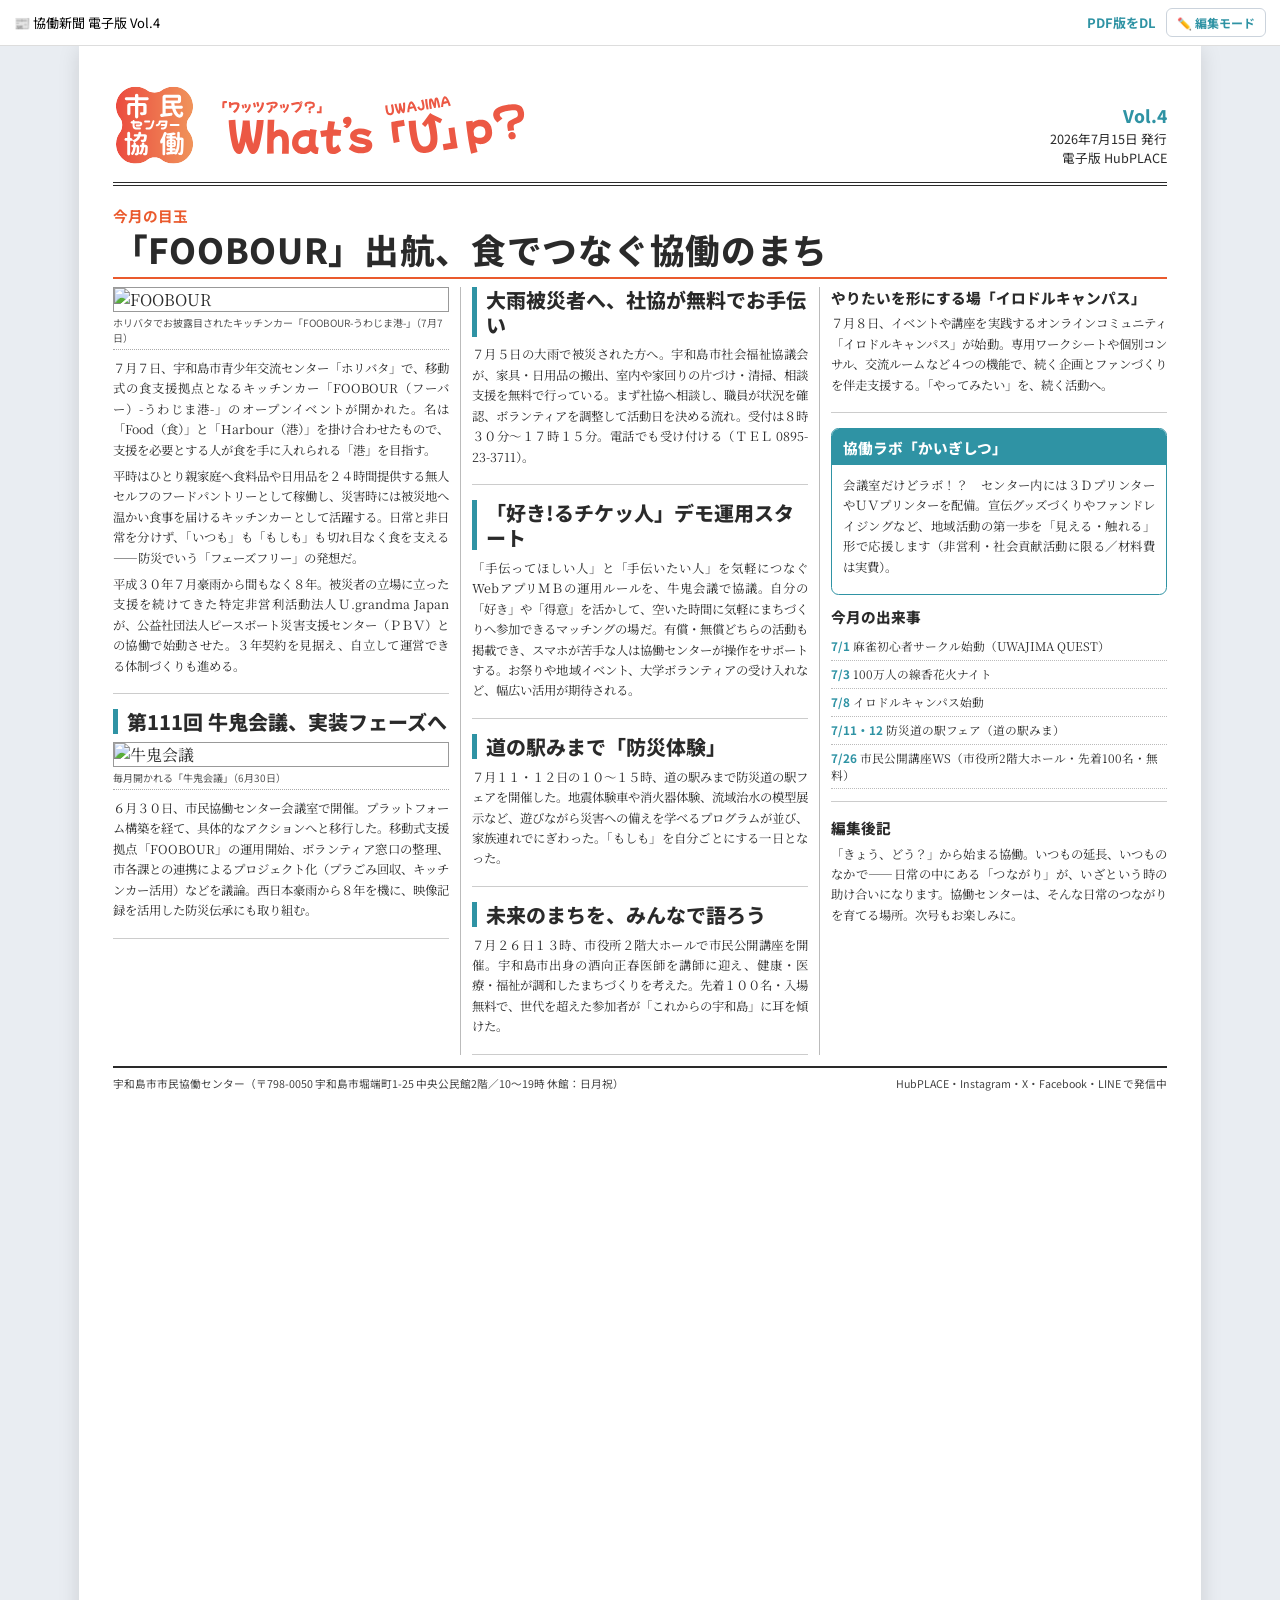
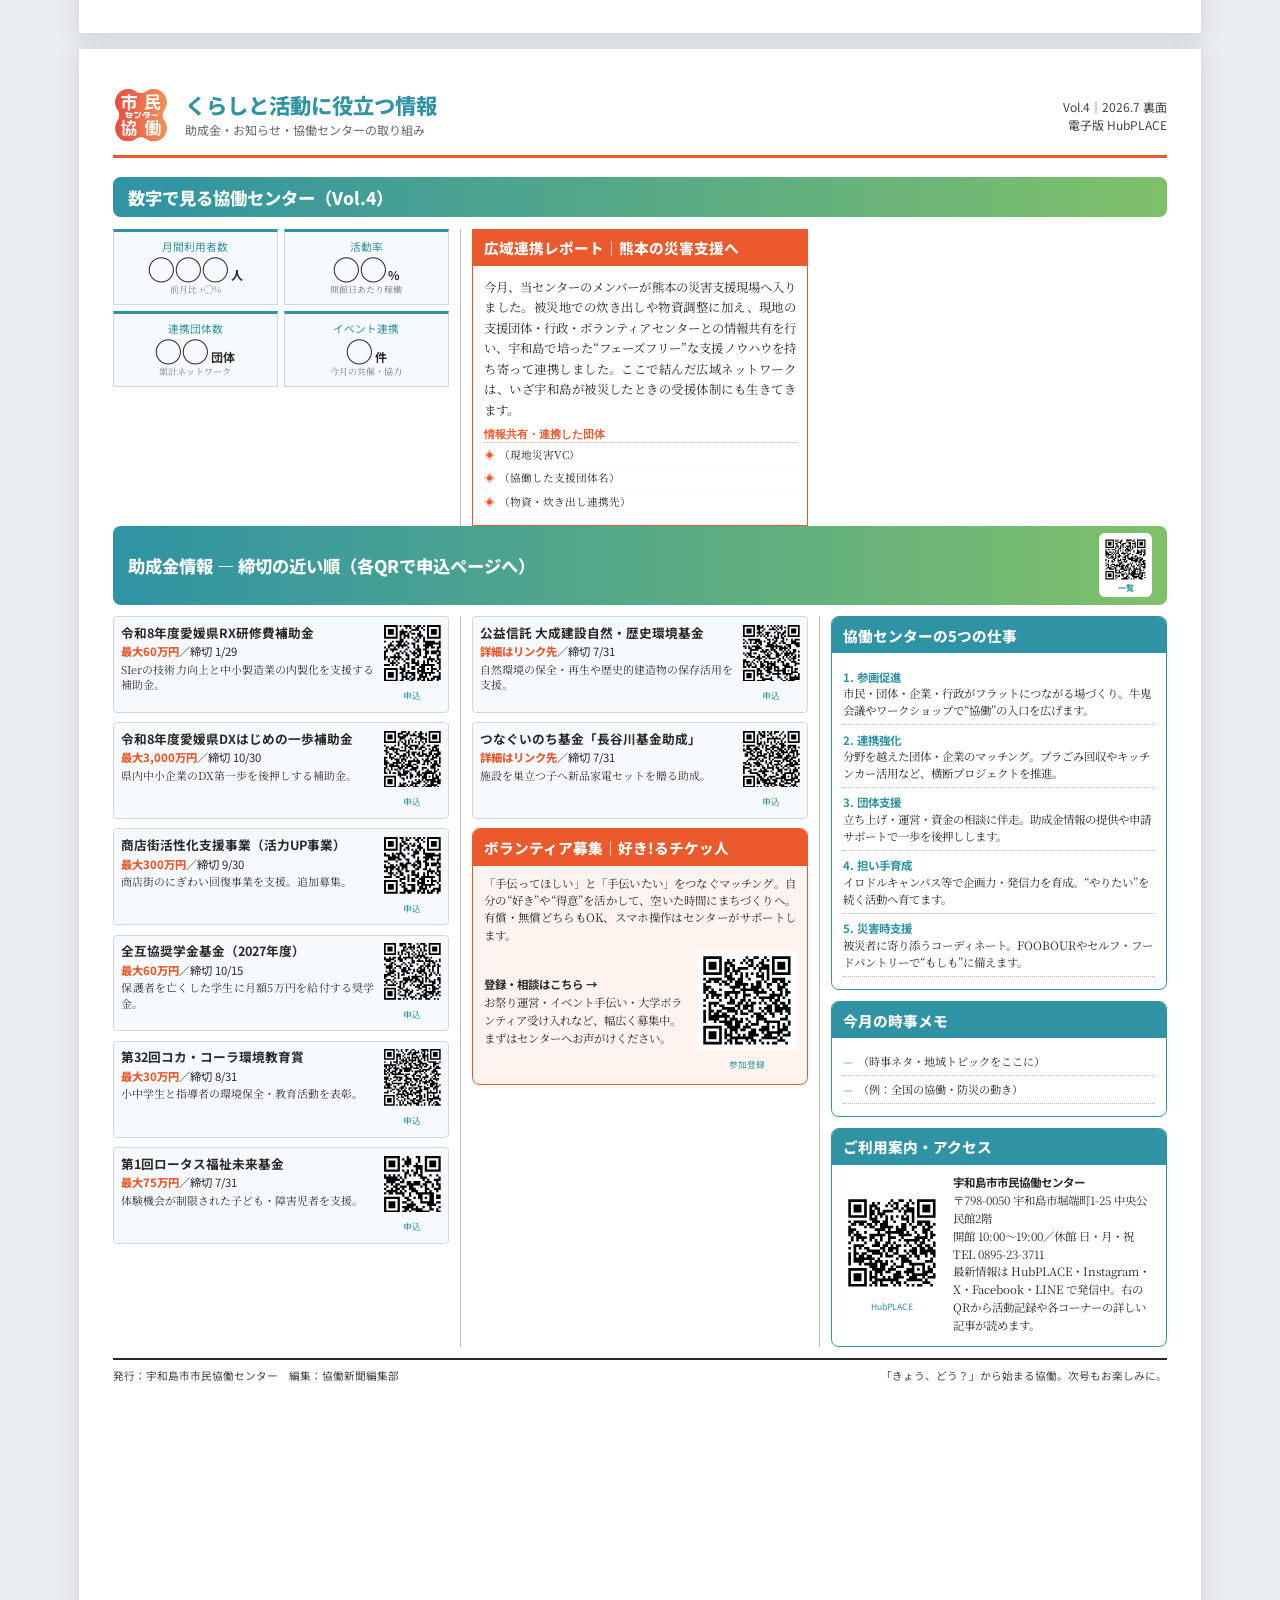
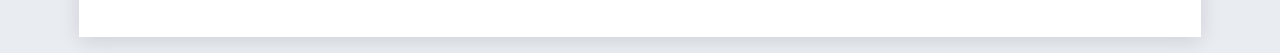
==== commit 6b99cdd2: "画面をWYSIWYG化（実物A3を画面幅に合わせ縮小表示）→画面2列/PDF3列の不一致を解消。3カラム均等で下まで充填 Co-Authored-By: Claude Opus 4.8 (1M con" ====
--- a/index.html
+++ b/index.html
@@ -24,7 +24,7 @@
   .brand .sub{ font-size:9pt; color:#555; }
   .issue{ text-align:right; font-family:"Hiragino Kaku Gothic ProN","Noto Sans JP",sans-serif; font-size:9.5pt; line-height:1.5; }
   .issue .vol{ font-size:13pt; font-weight:800; color:var(--navy); }
-  .cols{ column-count:3; column-gap:6mm; column-rule:1px solid #bbb; margin-top:5mm;
+  .cols{ column-count:3; column-gap:6mm; column-rule:1px solid #bbb; margin-top:5mm; column-fill:balance;
          height:calc(420mm - var(--mt) - var(--mb) - 30mm - 14mm); position:relative; }
   /* 自由配置モード：各ブロックを絶対配置にして個別ドラッグ/リサイズ */
   body.freelayout .cols{ column-count:1; column-rule:none; }
@@ -99,27 +99,29 @@
   .jiji{ margin:0; padding:0; }
   .ph{ color:#b04a2a; } /* 差し替え待ちの目印(任意) */
   /* ===== 画面(Web)表示：スマホ対応。印刷(PDF)はA3のまま ===== */
+  /* 画面は実物A3のまま縮小表示(WYSIWYG)。#paperのzoomはedit.jsが画面幅に合わせて設定 */
   @media screen {
     html,body{ background:#e9edf2; }
-    .page{ width:min(96vw,880px); height:auto; min-height:0; margin:16px auto;
-            box-shadow:0 3px 20px rgba(0,0,0,.13); border-radius:5px; page-break-after:auto; }
-    .cols{ column-count:2; height:auto; margin-top:14px; }
-    .page.back .cols{ height:auto; }
+    #paper{ width:297mm; margin:0 auto; }
+    .page{ box-shadow:0 3px 20px rgba(0,0,0,.13); margin:0 auto 16px; }
     .webnav{ position:sticky; top:0; z-index:9; background:#fff; border-bottom:1px solid #ddd;
              font-family:"Hiragino Kaku Gothic ProN","Noto Sans JP",sans-serif; font-size:13px; padding:8px 14px;
-             display:flex; gap:14px; align-items:center; }
+             display:flex; flex-wrap:wrap; gap:10px; align-items:center; }
     .webnav a{ color:var(--teal); text-decoration:none; font-weight:700; }
     .webnav .sp{ flex:1; }
   }
-  @media screen and (max-width:680px){
-    .cols{ column-count:1; }
-    .masthead{ flex-wrap:wrap; gap:8px; }
-    .issue{ text-align:left; }
-    .lead-headline{ font-size:22pt; }
-    .kanji{ font-size:20pt; }
-    .grant{ flex-wrap:wrap; }
+  @media print {
+    html,body{ margin:0 !important; padding:0 !important; background:#fff !important; }
+    #paper{ zoom:1 !important; width:auto !important; margin:0 !important; }
+    .webnav{ display:none !important; }
+    /* 画面用の装飾/サイズを打ち消し、A3固定・はみ出し防止 */
+    .page{ width:297mm !important; height:420mm !important; min-height:0 !important; margin:0 !important;
+            box-shadow:none !important; border-radius:0 !important; overflow:hidden !important;
+            break-after:page; page-break-after:always; break-inside:avoid; }
+    .page:last-child{ break-after:auto; page-break-after:auto; }
+    .cols{ column-count:3 !important; height:calc(420mm - var(--mt) - var(--mb) - 30mm - 14mm) !important; }
+    .page.back .cols{ height:calc(420mm - var(--mt) - var(--mb) - 21mm - 10mm) !important; }
   }
-  @media print { .webnav{ display:none; } }
 </style></head>
 <body data-issue="2026-07">
 <div class="webnav">📰 協働新聞 電子版 Vol.4<span class="sp"></span>
@@ -153,6 +155,7 @@
     <button id="fmt-clear" class="ed-btn" type="button">書式クリア</button>
   </span>
   <span class="sp"></span>
+  <button id="ed-publish" class="ed-btn ed-publish" type="button">🚀 公開</button>
   <button id="ed-save" class="ed-btn ed-primary" type="button">💾 保存</button>
   <button id="ed-pdf" class="ed-btn" type="button">🖨 A3 PDF</button>
   <button id="ed-canva" class="ed-btn" type="button">🎨 Canvaへ</button>
@@ -161,6 +164,7 @@
   <button id="ed-done" class="ed-btn" type="button">✓ 終了</button>
 </div>
 
+<div id="paper">
 <!-- ============ P1 表 ============ -->
 <div class="page" data-document-role="page" data-label="P1 表 What's U p?">
   <div class="masthead">
@@ -361,6 +365,7 @@
     </footer>
   </div>
 </div>
+</div><!-- /#paper -->
 
 <script src="https://cdn.jsdelivr.net/npm/sortablejs@1.15.2/Sortable.min.js"></script>
 <script src="https://cdn.jsdelivr.net/npm/qrcode-generator@1.4.4/qrcode.js"></script>
--- a/edit.css
+++ b/edit.css
@@ -6,6 +6,8 @@
 .ed-primary{ background:#2f93a4; color:#fff; border-color:#2f93a4; }
 .ed-primary:hover{ background:#267a89; }
 .ed-danger{ color:#c0392b; border-color:#e2b8b2; }
+.ed-publish{ background:#2e7d32; color:#fff; border-color:#2e7d32; }
+.ed-publish:hover{ background:#256628; }
 
 .editbar{ position:sticky; top:0; z-index:50; display:flex; flex-wrap:wrap; align-items:center; gap:6px 8px;
   background:#123a4a; color:#fff; padding:8px 14px; font-family:"Hiragino Kaku Gothic ProN","Noto Sans JP",sans-serif; }
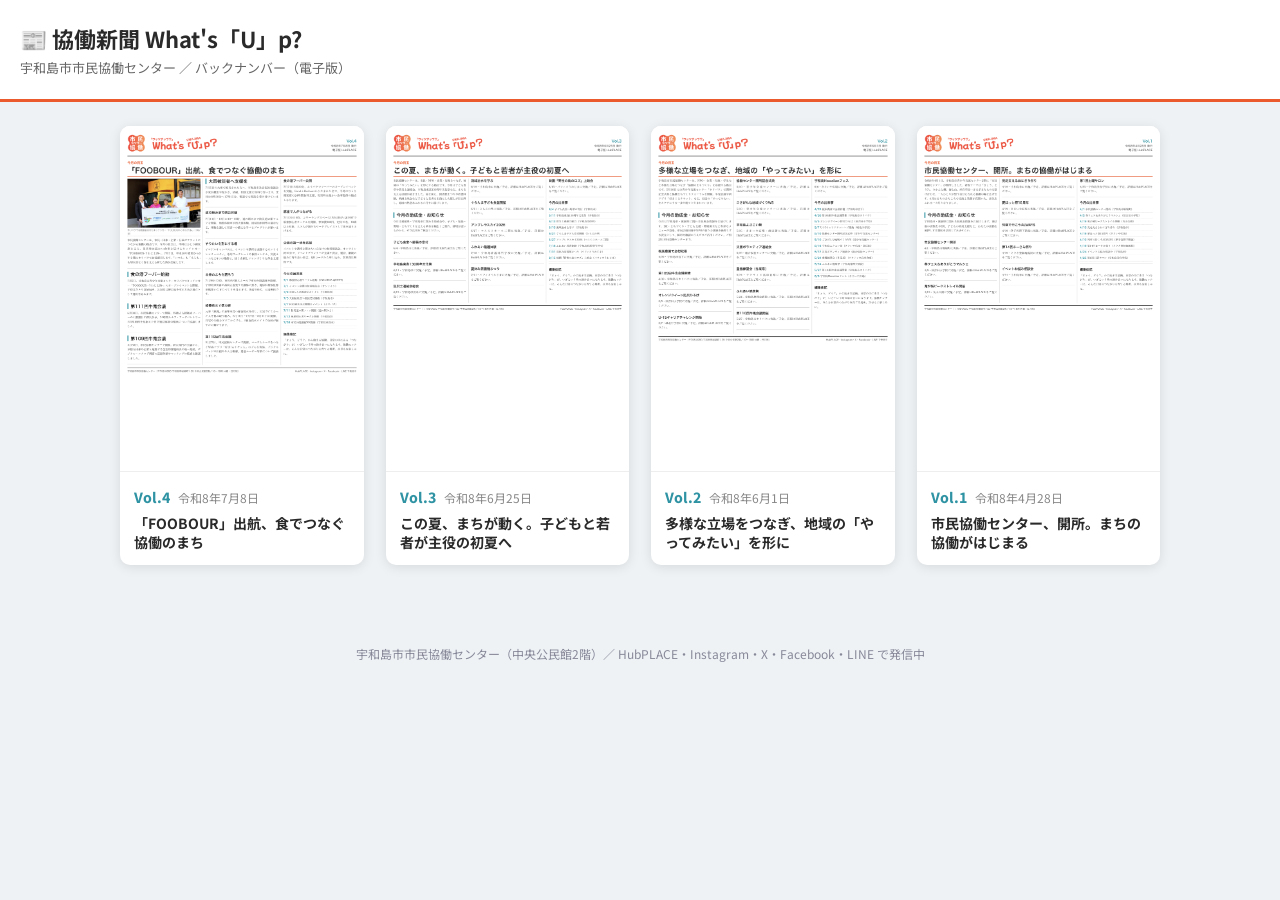
==== commit 4a0ea225: "複数号サイト化: 各号を別URL(/2026-04〜07/)で一括生成＋バックナンバー一覧トップ。P1データ連動化・vol/見出し整備・公開先パス自動判定 Co-Authored-By: Claude" ====
--- a/index.html
+++ b/index.html
@@ -1,374 +1,47 @@
 <!doctype html><html lang="ja"><head><meta charset="utf-8">
 <meta name="viewport" content="width=device-width, initial-scale=1">
-<title>協働新聞 What's「U」p? Vol.4｜宇和島市市民協働センター</title>
-<link rel="preconnect" href="https://fonts.googleapis.com">
-<link rel="preconnect" href="https://fonts.gstatic.com" crossorigin>
-<link href="https://fonts.googleapis.com/css2?family=Noto+Sans+JP:wght@400;700;800&family=Noto+Serif+JP:wght@400;600;700&display=swap" rel="stylesheet">
-<link rel="stylesheet" href="edit.css">
+<title>協働新聞 What's「U」p? ｜ バックナンバー（宇和島市市民協働センター）</title>
+<link href="https://fonts.googleapis.com/css2?family=Noto+Sans+JP:wght@400;700;800&family=Noto+Serif+JP:wght@400;700&display=swap" rel="stylesheet">
 <style>
-  @page { size: A3 portrait; margin: 0; }
-  :root{ --ink:#2a2a2a; --accent:#ea5a2d; --accent2:#f2934a; --navy:#2f93a4; --teal:#2f93a4; --green:#7fc069; }
-  *{ box-sizing:border-box; -webkit-print-color-adjust:exact; print-color-adjust:exact; }
-  html,body{ margin:0; }
-  .page{ --mt:10mm; --mb:10mm; --ml:9mm; --mr:9mm;
-         width:297mm; height:420mm; padding:var(--mt) var(--mr) var(--mb) var(--ml); background:#fff; color:var(--ink);
-         font-family:"Hiragino Mincho ProN","Yu Mincho","Noto Serif JP",serif; page-break-after:always; position:relative; }
-  .page:last-child{ page-break-after:auto; }
-  .masthead{ display:flex; align-items:flex-end; justify-content:space-between; border-bottom:4px double var(--ink); padding-bottom:4mm; }
-  .logo{ display:flex; align-items:center; gap:5mm; }
-  .kanji{ font-family:"Hiragino Kaku Gothic ProN","Noto Sans JP",sans-serif; font-weight:800; font-size:30pt; letter-spacing:.05em; }
-  .logo-img{ height:22mm; width:auto; display:block; }
-  .title-img{ height:20mm; width:auto; display:block; }
-  .brand{ font-family:"Hiragino Kaku Gothic ProN","Noto Sans JP",sans-serif; }
-  .brand .big{ font-size:24pt; font-weight:800; color:var(--accent); line-height:1; }
-  .brand .sub{ font-size:9pt; color:#555; }
-  .issue{ text-align:right; font-family:"Hiragino Kaku Gothic ProN","Noto Sans JP",sans-serif; font-size:9.5pt; line-height:1.5; }
-  .issue .vol{ font-size:13pt; font-weight:800; color:var(--navy); }
-  .cols{ column-count:3; column-gap:6mm; column-rule:1px solid #bbb; margin-top:5mm; column-fill:balance;
-         height:calc(420mm - var(--mt) - var(--mb) - 30mm - 14mm); position:relative; }
-  /* 自由配置モード：各ブロックを絶対配置にして個別ドラッグ/リサイズ */
-  body.freelayout .cols{ column-count:1; column-rule:none; }
-  body.freelayout .cols > *{ position:absolute; margin:0 !important; box-sizing:border-box; }
-  /* 裏面ヘッダー（スリム） */
-  .backhead{ display:flex; align-items:center; gap:4mm; border-bottom:3px solid var(--accent); padding-bottom:3mm; }
-  .bh-logo{ height:15mm; width:auto; }
-  .bh-kanji{ font-family:"Hiragino Kaku Gothic ProN","Noto Sans JP",sans-serif; font-weight:800; font-size:20pt; }
-  .bh-text{ flex:1; }
-  .bh-main{ font-family:"Hiragino Kaku Gothic ProN","Noto Sans JP",sans-serif; font-weight:800; font-size:16pt; color:var(--navy); line-height:1.1; }
-  .bh-sub{ font-family:"Hiragino Kaku Gothic ProN","Noto Sans JP",sans-serif; font-size:9pt; color:#666; margin-top:1mm; }
-  .bh-meta{ text-align:right; font-family:"Hiragino Kaku Gothic ProN","Noto Sans JP",sans-serif; font-size:9pt; color:#444; line-height:1.5; }
-  .page.back .cols{ height:calc(420mm - var(--mt) - var(--mb) - 21mm - 10mm); }
-  article{ break-inside:avoid; margin-bottom:4mm; padding-bottom:3mm; border-bottom:1px solid #ccc; }
-  .lead-kicker{ column-span:all; font-family:"Hiragino Kaku Gothic ProN","Noto Sans JP",sans-serif; color:var(--accent); font-weight:700; font-size:11pt; margin-bottom:1mm; }
-  .lead-headline{ font-family:"Hiragino Kaku Gothic ProN","Noto Sans JP",sans-serif; font-weight:800; font-size:26pt; line-height:1.15; letter-spacing:.02em; margin:0 0 2mm; column-span:all; border-bottom:2px solid var(--accent); padding-bottom:2mm; }
-  h2{ font-family:"Hiragino Kaku Gothic ProN","Noto Sans JP",sans-serif; font-weight:800; font-size:15pt; line-height:1.25; margin:0 0 2mm; border-left:5px solid var(--navy); padding-left:2.5mm; }
-  h3{ font-family:"Hiragino Kaku Gothic ProN","Noto Sans JP",sans-serif; font-weight:800; font-size:11pt; margin:0 0 1.5mm; }
-  p{ font-size:9.3pt; line-height:1.65; text-align:justify; margin:0 0 1.5mm; }
-  figure{ margin:0 0 2mm; } figure img{ width:100%; display:block; border:0.5px solid #999; }
-  figcaption{ font-family:"Hiragino Kaku Gothic ProN","Noto Sans JP",sans-serif; font-size:7.5pt; color:#555; padding:1mm 0; border-bottom:1px dotted #aaa; }
-  ul.briefs{ list-style:none; margin:0; padding:0; }
-  ul.briefs li{ font-size:8.8pt; line-height:1.4; padding:1.4mm 0; border-bottom:1px dotted #bbb; }
-  ul.briefs li b{ font-family:"Hiragino Kaku Gothic ProN","Noto Sans JP",sans-serif; color:var(--navy); }
-  footer{ column-span:all; margin-top:3mm; border-top:2px solid var(--ink); padding-top:2mm; font-family:"Hiragino Kaku Gothic ProN","Noto Sans JP",sans-serif; font-size:8pt; color:#444; display:flex; justify-content:space-between; }
-  /* ---- P2 助成金カード + QR ---- */
-  .sect-head{ column-span:all; background:linear-gradient(90deg,var(--teal),var(--green)); color:#fff; font-family:"Hiragino Kaku Gothic ProN","Noto Sans JP",sans-serif;
-              font-weight:800; font-size:13pt; padding:2mm 4mm; margin:0 0 3mm; border-radius:2mm; }
-  .grant{ break-inside:avoid; display:flex; gap:2.5mm; border:1px solid #cdd8e6; border-radius:1mm;
-          padding:2mm; margin-bottom:2.5mm; background:#f7fafd; }
-  .grant-body{ flex:1; }
-  .grant b{ font-family:"Hiragino Kaku Gothic ProN","Noto Sans JP",sans-serif; font-size:9.5pt; line-height:1.3; display:block; }
-  .grant .meta{ font-family:"Hiragino Kaku Gothic ProN","Noto Sans JP",sans-serif; font-size:8.5pt; margin:.6mm 0; }
-  .grant .amt{ color:var(--accent); font-weight:800; }
-  .grant .gsum{ font-size:8.2pt; line-height:1.45; margin:0; color:#333; }
-  .qr{ width:15mm; text-align:center; flex:none; }
-  .qr svg, .qr img{ width:15mm; height:15mm; display:block; }
-  .qr span{ font-family:"Hiragino Kaku Gothic ProN","Noto Sans JP",sans-serif; font-size:6.5pt; color:var(--navy); }
-  .grants-head{ display:flex; align-items:center; gap:3mm; }
-  .grants-head span:first-child{ flex:1; }
-  .head-qr{ display:flex; flex-direction:column; align-items:center; background:#fff; border-radius:1.5mm; padding:1mm; }
-  .head-qr img{ width:12mm; height:12mm; display:block; }
-  .head-qr small{ font-size:6pt; color:var(--teal); font-weight:800; }
-  .box{ break-inside:avoid; border:1.5px solid var(--teal); border-radius:2mm; padding:3mm; margin-bottom:3mm; overflow:hidden; }
-  .box > h3{ background:var(--teal); color:#fff; margin:-3mm -3mm 2.5mm; padding:2mm 3mm; font-size:11pt; }
-  ul.gyoumu{ list-style:none; margin:0; padding:0; }
-  ul.gyoumu li{ font-size:8.6pt; line-height:1.45; padding:1.6mm 0; border-bottom:1px dotted #bbb; }
-  ul.gyoumu li b{ display:block; font-family:"Hiragino Kaku Gothic ProN","Noto Sans JP",sans-serif; color:var(--navy); }
-  .vol-box{ background:#fff3ef; border:1.5px solid var(--accent); }
-  .vol-box > h3{ background:var(--accent); }
-  .access{ display:flex; gap:3mm; align-items:center; }
-  .access .qr{ width:26mm; } .access .qr svg, .access .qr img{ width:26mm; height:26mm; }
-  .access .info{ flex:1; font-size:8.6pt; line-height:1.55; }
-  .access .info b{ font-family:"Hiragino Kaku Gothic ProN","Noto Sans JP",sans-serif; }
-  /* KPI */
-  .kpis{ break-inside:avoid; display:grid; grid-template-columns:1fr 1fr; gap:1.5mm; margin-bottom:3mm; }
-  .kpi{ border:1px solid #cdd8e6; border-top:3px solid var(--navy); padding:2mm; text-align:center; background:#f7fafd; }
-  .kpi .lbl{ display:block; font-family:"Hiragino Kaku Gothic ProN","Noto Sans JP",sans-serif; font-size:8pt; color:var(--navy); }
-  .kpi .num{ display:block; font-family:"Hiragino Kaku Gothic ProN","Noto Sans JP",sans-serif; font-weight:800; font-size:20pt; line-height:1.1; color:var(--ink); }
-  .kpi .num small{ font-size:9pt; font-weight:700; margin-left:.5mm; }
-  .kpi .note{ display:block; font-size:6.8pt; color:#777; }
-  /* 熊本レポート・時事 */
-  .report{ break-inside:avoid; border:1.5px solid var(--accent); margin-bottom:3mm; }
-  .report > h3{ background:var(--accent); color:#fff; margin:0; padding:2mm 3mm; font-size:11pt; font-family:"Hiragino Kaku Gothic ProN","Noto Sans JP",sans-serif; }
-  .report .rin{ padding:3mm; }
-  .report p{ margin:0 0 2mm; }
-  .report .orgs{ list-style:none; margin:0; padding:0; border-top:1px dotted #d8b3a6; }
-  .report .orgs li{ font-size:8pt; padding:1mm 0 1mm 4mm; position:relative; border-bottom:1px dotted #eee; }
-  .report .orgs li:before{ content:"◈"; color:var(--accent); position:absolute; left:0; }
-  .jiji li{ font-size:8.4pt; line-height:1.5; padding:1.4mm 0 1.4mm 4mm; position:relative; border-bottom:1px dotted #bbb; list-style:none; }
-  .jiji li:before{ content:"—"; position:absolute; left:0; color:var(--navy); }
-  .jiji{ margin:0; padding:0; }
-  .ph{ color:#b04a2a; } /* 差し替え待ちの目印(任意) */
-  /* ===== 画面(Web)表示：スマホ対応。印刷(PDF)はA3のまま ===== */
-  /* 画面は実物A3のまま縮小表示(WYSIWYG)。#paperのzoomはedit.jsが画面幅に合わせて設定 */
-  @media screen {
-    html,body{ background:#e9edf2; }
-    #paper{ width:297mm; margin:0 auto; }
-    .page{ box-shadow:0 3px 20px rgba(0,0,0,.13); margin:0 auto 16px; }
-    .webnav{ position:sticky; top:0; z-index:9; background:#fff; border-bottom:1px solid #ddd;
-             font-family:"Hiragino Kaku Gothic ProN","Noto Sans JP",sans-serif; font-size:13px; padding:8px 14px;
-             display:flex; flex-wrap:wrap; gap:10px; align-items:center; }
-    .webnav a{ color:var(--teal); text-decoration:none; font-weight:700; }
-    .webnav .sp{ flex:1; }
-  }
-  @media print {
-    html,body{ margin:0 !important; padding:0 !important; background:#fff !important; }
-    #paper{ zoom:1 !important; width:auto !important; margin:0 !important; }
-    .webnav{ display:none !important; }
-    /* 画面用の装飾/サイズを打ち消し、A3固定・はみ出し防止 */
-    .page{ width:297mm !important; height:420mm !important; min-height:0 !important; margin:0 !important;
-            box-shadow:none !important; border-radius:0 !important; overflow:hidden !important;
-            break-after:page; page-break-after:always; break-inside:avoid; }
-    .page:last-child{ break-after:auto; page-break-after:auto; }
-    .cols{ column-count:3 !important; height:calc(420mm - var(--mt) - var(--mb) - 30mm - 14mm) !important; }
-    .page.back .cols{ height:calc(420mm - var(--mt) - var(--mb) - 21mm - 10mm) !important; }
-  }
-</style></head>
-<body data-issue="2026-07">
-<div class="webnav">📰 協働新聞 電子版 Vol.4<span class="sp"></span>
-  <a href="kyodo_2026-07.pdf">PDF版をDL</a>
-  <button id="ed-toggle" class="ed-btn" type="button">✏️ 編集モード</button>
-</div>
-<div id="editbar" class="editbar" hidden>
-  <b>編集モード</b>
-  <span class="ed-insert">
-    <span class="ed-lbl">＋追加:</span>
-    <button class="ed-btn" data-ins="heading" type="button">見出し＋本文</button>
-    <button class="ed-btn" data-ins="text" type="button">本文</button>
-    <button class="ed-btn" data-ins="image" type="button">画像</button>
-    <button class="ed-btn" data-ins="box" type="button">囲み枠</button>
-    <button class="ed-btn" data-ins="briefs" type="button">箇条書き</button>
-    <button class="ed-btn" data-ins="qr" type="button">QR(URL)</button>
-    <button class="ed-btn" data-ins="divider" type="button">区切り線</button>
-  </span>
-  <button id="ed-free" class="ed-btn" type="button">🧩 自由配置OFF</button>
-  <span class="ed-margin">余白<small>mm</small>
-    上<input type="number" id="mg-t" class="ed-num" min="0" max="40" step="1">
-    下<input type="number" id="mg-b" class="ed-num" min="0" max="40" step="1">
-    左<input type="number" id="mg-l" class="ed-num" min="0" max="40" step="1">
-    右<input type="number" id="mg-r" class="ed-num" min="0" max="40" step="1">
-  </span>
-  <span class="ed-fmt">書式:
-    <input type="color" id="fmt-bg" class="ed-color" title="背景色" value="#ea5a2d">
-    <input type="color" id="fmt-fg" class="ed-color" title="文字色" value="#ffffff">
-    <button id="fmt-band" class="ed-btn" type="button" title="選択見出しを反転の色帯に">反転帯</button>
-    <button id="fmt-box" class="ed-btn" type="button" title="選択を枠囲みに">枠</button>
-    <button id="fmt-clear" class="ed-btn" type="button">書式クリア</button>
-  </span>
-  <span class="sp"></span>
-  <button id="ed-publish" class="ed-btn ed-publish" type="button">🚀 公開</button>
-  <button id="ed-save" class="ed-btn ed-primary" type="button">💾 保存</button>
-  <button id="ed-pdf" class="ed-btn" type="button">🖨 A3 PDF</button>
-  <button id="ed-canva" class="ed-btn" type="button">🎨 Canvaへ</button>
-  <button id="ed-export" class="ed-btn" type="button">⬇ HTML</button>
-  <button id="ed-reset" class="ed-btn ed-danger" type="button">↺ 破棄</button>
-  <button id="ed-done" class="ed-btn" type="button">✓ 終了</button>
-</div>
-
-<div id="paper">
-<!-- ============ P1 表 ============ -->
-<div class="page" data-document-role="page" data-label="P1 表 What's U p?">
-  <div class="masthead">
-    <div class="logo"><img class="logo-img" src="assets/logo_kyodo.svg" alt="協働新聞"><img class="title-img" src="assets/title_whatsup.svg" alt="What's「U」p?"></div>
-    <div class="issue"><div class="vol">Vol.4</div>2026年7月15日 発行<br>電子版 HubPLACE</div>
-  </div>
-  <div class="cols">
-    <div class="lead-kicker">今月の目玉</div>
-    <h1 class="lead-headline">「FOOBOUR」出航、食でつなぐ協働のまち</h1>
-    <figure class="lead-photo"><img src="https://hubplace.jp/image/uploaded/article/thumbnail/m/84/84fd/84fd8e46a8a6bd948ab383730d858397ce107f791784004574.jpg" alt="FOOBOUR"><figcaption>ホリバタでお披露目されたキッチンカー「FOOBOUR-うわじま港-」（7月7日）</figcaption></figure>
-    <article>
-      <p>７月７日、宇和島市青少年交流センター「ホリバタ」で、移動式の食支援拠点となるキッチンカー「FOOBOUR（フーバー）-うわじま港-」のオープンイベントが開かれた。名は「Food（食）」と「Harbour（港）」を掛け合わせたもので、支援を必要とする人が食を手に入れられる「港」を目指す。</p>
-      <p>平時はひとり親家庭へ食料品や日用品を２４時間提供する無人セルフのフードパントリーとして稼働し、災害時には被災地へ温かい食事を届けるキッチンカーとして活躍する。日常と非日常を分けず、「いつも」も「もしも」も切れ目なく食を支える――防災でいう「フェーズフリー」の発想だ。</p>
-      <p>平成３０年７月豪雨から間もなく８年。被災者の立場に立った支援を続けてきた特定非営利活動法人Ｕ.grandma Japanが、公益社団法人ピースボート災害支援センター（ＰＢＶ）との協働で始動させた。３年契約を見据え、自立して運営できる体制づくりも進める。</p>
-    </article>
-    <article>
-      <h2>第111回 牛鬼会議、実装フェーズへ</h2>
-      <figure><img src="https://hubplace.jp/image/uploaded/article/thumbnail/m/7f/7f96/7f96bdccdc61dcf599cfb504b7656a55fd0533a41783573510.jpg" alt="牛鬼会議"><figcaption>毎月開かれる「牛鬼会議」（6月30日）</figcaption></figure>
-      <p>６月３０日、市民協働センター会議室で開催。プラットフォーム構築を経て、具体的なアクションへと移行した。移動式支援拠点「FOOBOUR」の運用開始、ボランティア窓口の整理、市各課との連携によるプロジェクト化（プラごみ回収、キッチンカー活用）などを議論。西日本豪雨から８年を機に、映像記録を活用した防災伝承にも取り組む。</p>
-    </article>
-    <article>
-      <h2>大雨被災者へ、社協が無料でお手伝い</h2>
-      <p>７月５日の大雨で被災された方へ。宇和島市社会福祉協議会が、家具・日用品の搬出、室内や家回りの片づけ・清掃、相談支援を無料で行っている。まず社協へ相談し、職員が状況を確認、ボランティアを調整して活動日を決める流れ。受付は８時３０分〜１７時１５分。電話でも受け付ける（ＴＥＬ 0895-23-3711）。</p>
-    </article>
-    <article>
-      <h2>「好き!るチケッ人」デモ運用スタート</h2>
-      <p>「手伝ってほしい人」と「手伝いたい人」を気軽につなぐWebアプリＭＢの運用ルールを、牛鬼会議で協議。自分の「好き」や「得意」を活かして、空いた時間に気軽にまちづくりへ参加できるマッチングの場だ。有償・無償どちらの活動も掲載でき、スマホが苦手な人は協働センターが操作をサポートする。お祭りや地域イベント、大学ボランティアの受け入れなど、幅広い活用が期待される。</p>
-    </article>
-    <article>
-      <h2>道の駅みまで「防災体験」</h2>
-      <p>７月１１・１２日の１０〜１５時、道の駅みまで防災道の駅フェアを開催した。地震体験車や消火器体験、流域治水の模型展示など、遊びながら災害への備えを学べるプログラムが並び、家族連れでにぎわった。「もしも」を自分ごとにする一日となった。</p>
-    </article>
-
-    <article>
-      <h2>未来のまちを、みんなで語ろう</h2>
-      <p>７月２６日１３時、市役所２階大ホールで市民公開講座を開催。宇和島市出身の酒向正春医師を講師に迎え、健康・医療・福祉が調和したまちづくりを考えた。先着１００名・入場無料で、世代を超えた参加者が「これからの宇和島」に耳を傾けた。</p>
-    </article>
-
-    <article>
-      <h3>やりたいを形にする場「イロドルキャンパス」</h3>
-      <p>７月８日、イベントや講座を実践するオンラインコミュニティ「イロドルキャンパス」が始動。専用ワークシートや個別コンサル、交流ルームなど４つの機能で、続く企画とファンづくりを伴走支援する。「やってみたい」を、続く活動へ。</p>
-    </article>
-
-    <div class="box">
-      <h3>協働ラボ「かいぎしつ」</h3>
-      <p>会議室だけどラボ！？　センター内には３ＤプリンターやＵＶプリンターを配備。宣伝グッズづくりやファンドレイジングなど、地域活動の第一歩を「見える・触れる」形で応援します（非営利・社会貢献活動に限る／材料費は実費）。</p>
-    </div>
-
-    <article>
-      <h3>今月の出来事</h3>
-      <ul class="briefs">
-        <li><b>7/1</b> 麻雀初心者サークル始動（UWAJIMA QUEST）</li>
-        <li><b>7/3</b> 100万人の線香花火ナイト</li>
-        <li><b>7/8</b> イロドルキャンパス始動</li>
-        <li><b>7/11・12</b> 防災道の駅フェア（道の駅みま）</li>
-        <li><b>7/26</b> 市民公開講座WS（市役所2階大ホール・先着100名・無料）</li>
-      </ul>
-    </article>
-
-    <article style="border-bottom:0">
-      <h3>編集後記</h3>
-      <p>「きょう、どう？」から始まる協働。いつもの延長、いつものなかで――日常の中にある「つながり」が、いざという時の助け合いになります。協働センターは、そんな日常のつながりを育てる場所。次号もお楽しみに。</p>
-    </article>
-
-    <footer>
-      <span>宇和島市市民協働センター（〒798-0050 宇和島市堀端町1-25 中央公民館2階／10〜19時 休館：日月祝）</span>
-      <span>HubPLACE・Instagram・X・Facebook・LINE で発信中</span>
-    </footer>
-  </div>
-</div>
-
-<!-- ============ P2 裏 ============ -->
-<div class="page back" data-document-role="page" data-label="P2 裏 くらしと活動の情報">
-  <div class="backhead">
-    <img class="bh-logo" src="assets/logo_kyodo.svg" alt="協働新聞">
-    <div class="bh-text">
-      <div class="bh-main">くらしと活動に役立つ情報</div>
-      <div class="bh-sub">助成金・お知らせ・協働センターの取り組み</div>
-    </div>
-    <div class="bh-meta">Vol.4｜2026.7 裏面<br>電子版 HubPLACE</div>
-  </div>
-  <div class="cols">
-    <div class="sect-head">数字で見る協働センター（Vol.4）</div>
-    <div class="kpis"><div class="kpi"><span class="lbl">月間利用者数</span><span class="num">◯◯◯<small>人</small></span><span class="note">前月比 +◯%</span></div><div class="kpi"><span class="lbl">活動率</span><span class="num">◯◯<small>%</small></span><span class="note">開館日あたり稼働</span></div><div class="kpi"><span class="lbl">連携団体数</span><span class="num">◯◯<small>団体</small></span><span class="note">累計ネットワーク</span></div><div class="kpi"><span class="lbl">イベント連携</span><span class="num">◯<small>件</small></span><span class="note">今月の共催・協力</span></div></div>
-
-    <div class="report">
-      <h3>広域連携レポート｜熊本の災害支援へ</h3>
-      <div class="rin">
-        <p>今月、当センターのメンバーが熊本の災害支援現場へ入りました。被災地での炊き出しや物資調整に加え、現地の支援団体・行政・ボランティアセンターとの情報共有を行い、宇和島で培った“フェーズフリー”な支援ノウハウを持ち寄って連携しました。ここで結んだ広域ネットワークは、いざ宇和島が被災したときの受援体制にも生きてきます。</p>
-        <div style="font-family:'Hiragino Kaku Gothic ProN',sans-serif;font-size:8pt;color:var(--accent);font-weight:700;">情報共有・連携した団体</div>
-        <ul class="orgs"><li>（現地災害VC）</li><li>（協働した支援団体名）</li><li>（物資・炊き出し連携先）</li></ul>
-      </div>
-    </div>
-
-    <div class="sect-head grants-head"><span>助成金情報 — 締切の近い順（各QRで申込ページへ）</span><span class="head-qr"><img src="assets/hub_joseikin.svg" alt="助成金一覧QR"><small>一覧</small></span></div>
-    
-      <div class="grant">
-        <div class="grant-body">
-          <b>令和8年度愛媛県RX研修費補助金</b>
-          <div class="meta"><span class="amt">最大60万円</span>／締切 1/29</div>
-          <p class="gsum">SIerの技術力向上と中小製造業の内製化を支援する補助金。</p>
-        </div>
-        <div class="qr"><svg data-w="29mm" data-h="29mm" version="1.1" viewBox="0 0 29 29" xmlns="http://www.w3.org/2000/svg"><path d="M0,0H1V1H0zM1,0H2V1H1zM2,0H3V1H2zM3,0H4V1H3zM4,0H5V1H4zM5,0H6V1H5zM6,0H7V1H6zM8,0H9V1H8zM10,0H11V1H10zM11,0H12V1H11zM12,0H13V1H12zM13,0H14V1H13zM15,0H16V1H15zM17,0H18V1H17zM18,0H19V1H18zM20,0H21V1H20zM22,0H23V1H22zM23,0H24V1H23zM24,0H25V1H24zM25,0H26V1H25zM26,0H27V1H26zM27,0H28V1H27zM28,0H29V1H28zM0,1H1V2H0zM6,1H7V2H6zM11,1H12V2H11zM13,1H14V2H13zM16,1H17V2H16zM17,1H18V2H17zM19,1H20V2H19zM22,1H23V2H22zM28,1H29V2H28zM0,2H1V3H0zM2,2H3V3H2zM3,2H4V3H3zM4,2H5V3H4zM6,2H7V3H6zM9,2H10V3H9zM14,2H15V3H14zM15,2H16V3H15zM16,2H17V3H16zM17,2H18V3H17zM20,2H21V3H20zM22,2H23V3H22zM24,2H25V3H24zM25,2H26V3H25zM26,2H27V3H26zM28,2H29V3H28zM0,3H1V4H0zM2,3H3V4H2zM3,3H4V4H3zM4,3H5V4H4zM6,3H7V4H6zM8,3H9V4H8zM9,3H10V4H9zM10,3H11V4H10zM11,3H12V4H11zM13,3H14V4H13zM18,3H19V4H18zM22,3H23V4H22zM24,3H25V4H24zM25,3H26V4H25zM26,3H27V4H26zM28,3H29V4H28zM0,4H1V5H0zM2,4H3V5H2zM3,4H4V5H3zM4,4H5V5H4zM6,4H7V5H6zM8,4H9V5H8zM9,4H10V5H9zM10,4H11V5H10zM12,4H13V5H12zM14,4H15V5H14zM15,4H16V5H15zM17,4H18V5H17zM18,4H19V5H18zM22,4H23V5H22zM24,4H25V5H24zM25,4H26V5H25zM26,4H27V5H26zM28,4H29V5H28zM0,5H1V6H0zM6,5H7V6H6zM8,5H9V6H8zM10,5H11V6H10zM11,5H12V6H11zM12,5H13V6H12zM17,5H18V6H17zM18,5H19V6H18zM19,5H20V6H19zM22,5H23V6H22zM28,5H29V6H28zM0,6H1V7H0zM1,6H2V7H1zM2,6H3V7H2zM3,6H4V7H3zM4,6H5V7H4zM5,6H6V7H5zM6,6H7V7H6zM8,6H9V7H8zM10,6H11V7H10zM12,6H13V7H12zM14,6H15V7H14zM16,6H17V7H16zM18,6H19V7H18zM20,6H21V7H20zM22,6H23V7H22zM23,6H24V7H23zM24,6H25V7H24zM25,6H26V7H25zM26,6H27V7H26zM27,6H28V7H27zM28,6H29V7H28zM8,7H9V8H8zM9,7H10V8H9zM15,7H16V8H15zM17,7H18V8H17zM20,7H21V8H20zM0,8H1V9H0zM4,8H5V9H4zM6,8H7V9H6zM7,8H8V9H7zM8,8H9V9H8zM9,8H10V9H9zM11,8H12V9H11zM16,8H17V9H16zM17,8H18V9H17zM20,8H21V9H20zM21,8H22V9H21zM22,8H23V9H22zM23,8H24V9H23zM24,8H25V9H24zM25,8H26V9H25zM28,8H29V9H28zM3,9H4V10H3zM7,9H8V10H7zM8,9H9V10H8zM10,9H11V10H10zM12,9H13V10H12zM14,9H15V10H14zM15,9H16V10H15zM21,9H22V10H21zM22,9H23V10H22zM23,9H24V10H23zM24,9H25V10H24zM25,9H26V10H25zM26,9H27V10H26zM27,9H28V10H27zM28,9H29V10H28zM2,10H3V11H2zM3,10H4V11H3zM4,10H5V11H4zM6,10H7V11H6zM7,10H8V11H7zM8,10H9V11H8zM9,10H10V11H9zM10,10H11V11H10zM11,10H12V11H11zM15,10H16V11H15zM17,10H18V11H17zM20,10H21V11H20zM21,10H22V11H21zM22,10H23V11H22zM23,10H24V11H23zM24,10H25V11H24zM28,10H29V11H28zM0,11H1V12H0zM2,11H3V12H2zM5,11H6V12H5zM7,11H8V12H7zM9,11H10V12H9zM12,11H13V12H12zM15,11H16V12H15zM17,11H18V12H17zM21,11H22V12H21zM22,11H23V12H22zM24,11H25V12H24zM25,11H26V12H25zM27,11H28V12H27zM28,11H29V12H28zM1,12H2V13H1zM3,12H4V13H3zM4,12H5V13H4zM5,12H6V13H5zM6,12H7V13H6zM11,12H12V13H11zM16,12H17V13H16zM17,12H18V13H17zM18,12H19V13H18zM20,12H21V13H20zM21,12H22V13H21zM27,12H28V13H27zM0,13H1V14H0zM1,13H2V14H1zM4,13H5V14H4zM8,13H9V14H8zM10,13H11V14H10zM13,13H14V14H13zM15,13H16V14H15zM17,13H18V14H17zM18,13H19V14H18zM21,13H22V14H21zM22,13H23V14H22zM24,13H25V14H24zM25,13H26V14H25zM26,13H27V14H26zM27,13H28V14H27zM28,13H29V14H28zM0,14H1V15H0zM6,14H7V15H6zM7,14H8V15H7zM9,14H10V15H9zM11,14H12V15H11zM14,14H15V15H14zM15,14H16V15H15zM16,14H17V15H16zM18,14H19V15H18zM21,14H22V15H21zM22,14H23V15H22zM24,14H25V15H24zM25,14H26V15H25zM26,14H27V15H26zM28,14H29V15H28zM0,15H1V16H0zM5,15H6V16H5zM7,15H8V16H7zM11,15H12V16H11zM12,15H13V16H12zM15,15H16V16H15zM17,15H18V16H17zM18,15H19V16H18zM21,15H22V16H21zM27,15H28V16H27zM28,15H29V16H28zM0,16H1V17H0zM1,16H2V17H1zM3,16H4V17H3zM4,16H5V17H4zM5,16H6V17H5zM6,16H7V17H6zM7,16H8V17H7zM8,16H9V17H8zM12,16H13V17H12zM16,16H17V17H16zM17,16H18V17H17zM20,16H21V17H20zM21,16H22V17H21zM23,16H24V17H23zM27,16H28V17H27zM0,17H1V18H0zM2,17H3V18H2zM5,17H6V18H5zM7,17H8V18H7zM9,17H10V18H9zM11,17H12V18H11zM12,17H13V18H12zM14,17H15V18H14zM15,17H16V18H15zM22,17H23V18H22zM23,17H24V18H23zM24,17H25V18H24zM25,17H26V18H25zM27,17H28V18H27zM28,17H29V18H28zM2,18H3V19H2zM4,18H5V19H4zM6,18H7V19H6zM10,18H11V19H10zM14,18H15V19H14zM15,18H16V19H15zM17,18H18V19H17zM20,18H21V19H20zM22,18H23V19H22zM24,18H25V19H24zM26,18H27V19H26zM28,18H29V19H28zM3,19H4V20H3zM4,19H5V20H4zM5,19H6V20H5zM7,19H8V20H7zM11,19H12V20H11zM12,19H13V20H12zM14,19H15V20H14zM15,19H16V20H15zM16,19H17V20H16zM17,19H18V20H17zM20,19H21V20H20zM22,19H23V20H22zM27,19H28V20H27zM28,19H29V20H28zM0,20H1V21H0zM1,20H2V21H1zM2,20H3V21H2zM4,20H5V21H4zM6,20H7V21H6zM10,20H11V21H10zM12,20H13V21H12zM16,20H17V21H16zM17,20H18V21H17zM19,20H20V21H19zM20,20H21V21H20zM21,20H22V21H21zM22,20H23V21H22zM23,20H24V21H23zM24,20H25V21H24zM25,20H26V21H25zM28,20H29V21H28zM8,21H9V22H8zM10,21H11V22H10zM12,21H13V22H12zM14,21H15V22H14zM15,21H16V22H15zM18,21H19V22H18zM19,21H20V22H19zM20,21H21V22H20zM24,21H25V22H24zM28,21H29V22H28zM0,22H1V23H0zM1,22H2V23H1zM2,22H3V23H2zM3,22H4V23H3zM4,22H5V23H4zM5,22H6V23H5zM6,22H7V23H6zM8,22H9V23H8zM9,22H10V23H9zM10,22H11V23H10zM14,22H15V23H14zM15,22H16V23H15zM17,22H18V23H17zM19,22H20V23H19zM20,22H21V23H20zM22,22H23V23H22zM24,22H25V23H24zM25,22H26V23H25zM26,22H27V23H26zM28,22H29V23H28zM0,23H1V24H0zM6,23H7V24H6zM9,23H10V24H9zM10,23H11V24H10zM12,23H13V24H12zM17,23H18V24H17zM18,23H19V24H18zM19,23H20V24H19zM20,23H21V24H20zM24,23H25V24H24zM27,23H28V24H27zM0,24H1V25H0zM2,24H3V25H2zM3,24H4V25H3zM4,24H5V25H4zM6,24H7V25H6zM8,24H9V25H8zM9,24H10V25H9zM11,24H12V25H11zM12,24H13V25H12zM13,24H14V25H13zM14,24H15V25H14zM15,24H16V25H15zM17,24H18V25H17zM19,24H20V25H19zM20,24H21V25H20zM21,24H22V25H21zM22,24H23V25H22zM23,24H24V25H23zM24,24H25V25H24zM25,24H26V25H25zM28,24H29V25H28zM0,25H1V26H0zM2,25H3V26H2zM3,25H4V26H3zM4,25H5V26H4zM6,25H7V26H6zM9,25H10V26H9zM11,25H12V26H11zM14,25H15V26H14zM15,25H16V26H15zM18,25H19V26H18zM19,25H20V26H19zM21,25H22V26H21zM23,25H24V26H23zM28,25H29V26H28zM0,26H1V27H0zM2,26H3V27H2zM3,26H4V27H3zM4,26H5V27H4zM6,26H7V27H6zM9,26H10V27H9zM10,26H11V27H10zM11,26H12V27H11zM13,26H14V27H13zM15,26H16V27H15zM18,26H19V27H18zM19,26H20V27H19zM20,26H21V27H20zM21,26H22V27H21zM25,26H26V27H25zM26,26H27V27H26zM27,26H28V27H27zM28,26H29V27H28zM0,27H1V28H0zM6,27H7V28H6zM9,27H10V28H9zM11,27H12V28H11zM12,27H13V28H12zM14,27H15V28H14zM15,27H16V28H15zM17,27H18V28H17zM18,27H19V28H18zM20,27H21V28H20zM22,27H23V28H22zM24,27H25V28H24zM25,27H26V28H25zM27,27H28V28H27zM28,27H29V28H28zM0,28H1V29H0zM1,28H2V29H1zM2,28H3V29H2zM3,28H4V29H3zM4,28H5V29H4zM5,28H6V29H5zM6,28H7V29H6zM8,28H9V29H8zM9,28H10V29H9zM13,28H14V29H13zM14,28H15V29H14zM17,28H18V29H17zM19,28H20V29H19zM20,28H21V29H20zM22,28H23V29H22zM23,28H24V29H23zM24,28H25V29H24zM27,28H28V29H27z" id="qr-path" fill="#000000" fill-opacity="1" fill-rule="nonzero" stroke="none"/></svg><span>申込</span></div>
-      </div>
-      <div class="grant">
-        <div class="grant-body">
-          <b>令和8年度愛媛県DXはじめの一歩補助金</b>
-          <div class="meta"><span class="amt">最大3,000万円</span>／締切 10/30</div>
-          <p class="gsum">県内中小企業のDX第一歩を後押しする補助金。</p>
-        </div>
-        <div class="qr"><svg data-w="33mm" data-h="33mm" version="1.1" viewBox="0 0 33 33" xmlns="http://www.w3.org/2000/svg"><path d="M0,0H1V1H0zM1,0H2V1H1zM2,0H3V1H2zM3,0H4V1H3zM4,0H5V1H4zM5,0H6V1H5zM6,0H7V1H6zM10,0H11V1H10zM11,0H12V1H11zM12,0H13V1H12zM14,0H15V1H14zM18,0H19V1H18zM21,0H22V1H21zM26,0H27V1H26zM27,0H28V1H27zM28,0H29V1H28zM29,0H30V1H29zM30,0H31V1H30zM31,0H32V1H31zM32,0H33V1H32zM0,1H1V2H0zM6,1H7V2H6zM8,1H9V2H8zM9,1H10V2H9zM10,1H11V2H10zM13,1H14V2H13zM14,1H15V2H14zM17,1H18V2H17zM20,1H21V2H20zM21,1H22V2H21zM22,1H23V2H22zM24,1H25V2H24zM26,1H27V2H26zM32,1H33V2H32zM0,2H1V3H0zM2,2H3V3H2zM3,2H4V3H3zM4,2H5V3H4zM6,2H7V3H6zM8,2H9V3H8zM11,2H12V3H11zM12,2H13V3H12zM13,2H14V3H13zM15,2H16V3H15zM16,2H17V3H16zM17,2H18V3H17zM18,2H19V3H18zM20,2H21V3H20zM21,2H22V3H21zM24,2H25V3H24zM26,2H27V3H26zM28,2H29V3H28zM29,2H30V3H29zM30,2H31V3H30zM32,2H33V3H32zM0,3H1V4H0zM2,3H3V4H2zM3,3H4V4H3zM4,3H5V4H4zM6,3H7V4H6zM8,3H9V4H8zM9,3H10V4H9zM10,3H11V4H10zM11,3H12V4H11zM12,3H13V4H12zM19,3H20V4H19zM20,3H21V4H20zM21,3H22V4H21zM22,3H23V4H22zM26,3H27V4H26zM28,3H29V4H28zM29,3H30V4H29zM30,3H31V4H30zM32,3H33V4H32zM0,4H1V5H0zM2,4H3V5H2zM3,4H4V5H3zM4,4H5V5H4zM6,4H7V5H6zM9,4H10V5H9zM10,4H11V5H10zM11,4H12V5H11zM15,4H16V5H15zM18,4H19V5H18zM21,4H22V5H21zM22,4H23V5H22zM23,4H24V5H23zM24,4H25V5H24zM26,4H27V5H26zM28,4H29V5H28zM29,4H30V5H29zM30,4H31V5H30zM32,4H33V5H32zM0,5H1V6H0zM6,5H7V6H6zM9,5H10V6H9zM12,5H13V6H12zM14,5H15V6H14zM16,5H17V6H16zM21,5H22V6H21zM24,5H25V6H24zM26,5H27V6H26zM32,5H33V6H32zM0,6H1V7H0zM1,6H2V7H1zM2,6H3V7H2zM3,6H4V7H3zM4,6H5V7H4zM5,6H6V7H5zM6,6H7V7H6zM8,6H9V7H8zM10,6H11V7H10zM12,6H13V7H12zM14,6H15V7H14zM16,6H17V7H16zM18,6H19V7H18zM20,6H21V7H20zM22,6H23V7H22zM24,6H25V7H24zM26,6H27V7H26zM27,6H28V7H27zM28,6H29V7H28zM29,6H30V7H29zM30,6H31V7H30zM31,6H32V7H31zM32,6H33V7H32zM8,7H9V8H8zM11,7H12V8H11zM12,7H13V8H12zM14,7H15V8H14zM20,7H21V8H20zM23,7H24V8H23zM0,8H1V9H0zM6,8H7V9H6zM8,8H9V9H8zM12,8H13V9H12zM13,8H14V9H13zM15,8H16V9H15zM16,8H17V9H16zM17,8H18V9H17zM18,8H19V9H18zM19,8H20V9H19zM22,8H23V9H22zM25,8H26V9H25zM26,8H27V9H26zM29,8H30V9H29zM30,8H31V9H30zM31,8H32V9H31zM1,9H2V10H1zM2,9H3V10H2zM4,9H5V10H4zM5,9H6V10H5zM10,9H11V10H10zM12,9H13V10H12zM14,9H15V10H14zM15,9H16V10H15zM18,9H19V10H18zM19,9H20V10H19zM21,9H22V10H21zM22,9H23V10H22zM23,9H24V10H23zM28,9H29V10H28zM29,9H30V10H29zM30,9H31V10H30zM1,10H2V11H1zM3,10H4V11H3zM4,10H5V11H4zM5,10H6V11H5zM6,10H7V11H6zM7,10H8V11H7zM8,10H9V11H8zM12,10H13V11H12zM15,10H16V11H15zM16,10H17V11H16zM18,10H19V11H18zM20,10H21V11H20zM21,10H22V11H21zM24,10H25V11H24zM26,10H27V11H26zM28,10H29V11H28zM30,10H31V11H30zM31,10H32V11H31zM0,11H1V12H0zM1,11H2V12H1zM5,11H6V12H5zM7,11H8V12H7zM9,11H10V12H9zM10,11H11V12H10zM11,11H12V12H11zM12,11H13V12H12zM14,11H15V12H14zM22,11H23V12H22zM23,11H24V12H23zM27,11H28V12H27zM28,11H29V12H28zM29,11H30V12H29zM30,11H31V12H30zM31,11H32V12H31zM1,12H2V13H1zM2,12H3V13H2zM6,12H7V13H6zM7,12H8V13H7zM13,12H14V13H13zM14,12H15V13H14zM16,12H17V13H16zM17,12H18V13H17zM18,12H19V13H18zM20,12H21V13H20zM22,12H23V13H22zM26,12H27V13H26zM27,12H28V13H27zM31,12H32V13H31zM32,12H33V13H32zM1,13H2V14H1zM3,13H4V14H3zM4,13H5V14H4zM7,13H8V14H7zM8,13H9V14H8zM11,13H12V14H11zM12,13H13V14H12zM14,13H15V14H14zM16,13H17V14H16zM17,13H18V14H17zM19,13H20V14H19zM20,13H21V14H20zM22,13H23V14H22zM23,13H24V14H23zM24,13H25V14H24zM26,13H27V14H26zM27,13H28V14H27zM29,13H30V14H29zM30,13H31V14H30zM31,13H32V14H31zM32,13H33V14H32zM3,14H4V15H3zM6,14H7V15H6zM9,14H10V15H9zM10,14H11V15H10zM11,14H12V15H11zM12,14H13V15H12zM14,14H15V15H14zM17,14H18V15H17zM20,14H21V15H20zM21,14H22V15H21zM22,14H23V15H22zM24,14H25V15H24zM25,14H26V15H25zM26,14H27V15H26zM28,14H29V15H28zM30,14H31V15H30zM31,14H32V15H31zM0,15H1V16H0zM1,15H2V16H1zM3,15H4V16H3zM4,15H5V16H4zM5,15H6V16H5zM9,15H10V16H9zM11,15H12V16H11zM13,15H14V16H13zM15,15H16V16H15zM18,15H19V16H18zM25,15H26V16H25zM28,15H29V16H28zM29,15H30V16H29zM30,15H31V16H30zM32,15H33V16H32zM0,16H1V17H0zM4,16H5V17H4zM6,16H7V17H6zM7,16H8V17H7zM8,16H9V17H8zM10,16H11V17H10zM11,16H12V17H11zM12,16H13V17H12zM17,16H18V17H17zM19,16H20V17H19zM22,16H23V17H22zM24,16H25V17H24zM25,16H26V17H25zM27,16H28V17H27zM28,16H29V17H28zM32,16H33V17H32zM0,17H1V18H0zM1,17H2V18H1zM7,17H8V18H7zM8,17H9V18H8zM10,17H11V18H10zM12,17H13V18H12zM14,17H15V18H14zM15,17H16V18H15zM16,17H17V18H16zM17,17H18V18H17zM18,17H19V18H18zM19,17H20V18H19zM20,17H21V18H20zM23,17H24V18H23zM24,17H25V18H24zM25,17H26V18H25zM26,17H27V18H26zM29,17H30V18H29zM30,17H31V18H30zM32,17H33V18H32zM0,18H1V19H0zM1,18H2V19H1zM2,18H3V19H2zM5,18H6V19H5zM6,18H7V19H6zM7,18H8V19H7zM8,18H9V19H8zM9,18H10V19H9zM11,18H12V19H11zM14,18H15V19H14zM15,18H16V19H15zM19,18H20V19H19zM20,18H21V19H20zM23,18H24V19H23zM25,18H26V19H25zM27,18H28V19H27zM29,18H30V19H29zM30,18H31V19H30zM32,18H33V19H32zM0,19H1V20H0zM1,19H2V20H1zM3,19H4V20H3zM4,19H5V20H4zM5,19H6V20H5zM7,19H8V20H7zM10,19H11V20H10zM12,19H13V20H12zM13,19H14V20H13zM14,19H15V20H14zM15,19H16V20H15zM17,19H18V20H17zM18,19H19V20H18zM22,19H23V20H22zM23,19H24V20H23zM25,19H26V20H25zM28,19H29V20H28zM29,19H30V20H29zM30,19H31V20H30zM31,19H32V20H31zM1,20H2V21H1zM3,20H4V21H3zM4,20H5V21H4zM5,20H6V21H5zM6,20H7V21H6zM7,20H8V21H7zM8,20H9V21H8zM10,20H11V21H10zM11,20H12V21H11zM13,20H14V21H13zM14,20H15V21H14zM15,20H16V21H15zM16,20H17V21H16zM19,20H20V21H19zM27,20H28V21H27zM28,20H29V21H28zM29,20H30V21H29zM31,20H32V21H31zM32,20H33V21H32zM0,21H1V22H0zM1,21H2V22H1zM4,21H5V22H4zM8,21H9V22H8zM9,21H10V22H9zM10,21H11V22H10zM12,21H13V22H12zM13,21H14V22H13zM16,21H17V22H16zM17,21H18V22H17zM18,21H19V22H18zM19,21H20V22H19zM22,21H23V22H22zM23,21H24V22H23zM24,21H25V22H24zM27,21H28V22H27zM28,21H29V22H28zM29,21H30V22H29zM0,22H1V23H0zM2,22H3V23H2zM4,22H5V23H4zM6,22H7V23H6zM7,22H8V23H7zM9,22H10V23H9zM11,22H12V23H11zM15,22H16V23H15zM16,22H17V23H16zM17,22H18V23H17zM18,22H19V23H18zM22,22H23V23H22zM25,22H26V23H25zM29,22H30V23H29zM31,22H32V23H31zM0,23H1V24H0zM3,23H4V24H3zM8,23H9V24H8zM11,23H12V24H11zM12,23H13V24H12zM13,23H14V24H13zM14,23H15V24H14zM18,23H19V24H18zM20,23H21V24H20zM24,23H25V24H24zM25,23H26V24H25zM26,23H27V24H26zM27,23H28V24H27zM29,23H30V24H29zM30,23H31V24H30zM0,24H1V25H0zM1,24H2V25H1zM3,24H4V25H3zM5,24H6V25H5zM6,24H7V25H6zM8,24H9V25H8zM9,24H10V25H9zM11,24H12V25H11zM12,24H13V25H12zM13,24H14V25H13zM15,24H16V25H15zM19,24H20V25H19zM20,24H21V25H20zM22,24H23V25H22zM23,24H24V25H23zM24,24H25V25H24zM25,24H26V25H25zM26,24H27V25H26zM27,24H28V25H27zM28,24H29V25H28zM29,24H30V25H29zM32,24H33V25H32zM8,25H9V26H8zM9,25H10V26H9zM10,25H11V26H10zM11,25H12V26H11zM12,25H13V26H12zM15,25H16V26H15zM16,25H17V26H16zM19,25H20V26H19zM20,25H21V26H20zM21,25H22V26H21zM23,25H24V26H23zM24,25H25V26H24zM28,25H29V26H28zM30,25H31V26H30zM32,25H33V26H32zM0,26H1V27H0zM1,26H2V27H1zM2,26H3V27H2zM3,26H4V27H3zM4,26H5V27H4zM5,26H6V27H5zM6,26H7V27H6zM9,26H10V27H9zM13,26H14V27H13zM15,26H16V27H15zM16,26H17V27H16zM18,26H19V27H18zM20,26H21V27H20zM22,26H23V27H22zM23,26H24V27H23zM24,26H25V27H24zM26,26H27V27H26zM28,26H29V27H28zM30,26H31V27H30zM31,26H32V27H31zM0,27H1V28H0zM6,27H7V28H6zM10,27H11V28H10zM11,27H12V28H11zM13,27H14V28H13zM15,27H16V28H15zM22,27H23V28H22zM23,27H24V28H23zM24,27H25V28H24zM28,27H29V28H28zM29,27H30V28H29zM30,27H31V28H30zM31,27H32V28H31zM0,28H1V29H0zM2,28H3V29H2zM3,28H4V29H3zM4,28H5V29H4zM6,28H7V29H6zM11,28H12V29H11zM18,28H19V29H18zM20,28H21V29H20zM22,28H23V29H22zM24,28H25V29H24zM25,28H26V29H25zM26,28H27V29H26zM27,28H28V29H27zM28,28H29V29H28zM29,28H30V29H29zM31,28H32V29H31zM32,28H33V29H32zM0,29H1V30H0zM2,29H3V30H2zM3,29H4V30H3zM4,29H5V30H4zM6,29H7V30H6zM14,29H15V30H14zM16,29H17V30H16zM19,29H20V30H19zM20,29H21V30H20zM21,29H22V30H21zM23,29H24V30H23zM25,29H26V30H25zM27,29H28V30H27zM28,29H29V30H28zM29,29H30V30H29zM30,29H31V30H30zM31,29H32V30H31zM32,29H33V30H32zM0,30H1V31H0zM2,30H3V31H2zM3,30H4V31H3zM4,30H5V31H4zM6,30H7V31H6zM9,30H10V31H9zM11,30H12V31H11zM12,30H13V31H12zM16,30H17V31H16zM17,30H18V31H17zM18,30H19V31H18zM19,30H20V31H19zM20,30H21V31H20zM24,30H25V31H24zM27,30H28V31H27zM28,30H29V31H28zM31,30H32V31H31zM32,30H33V31H32zM0,31H1V32H0zM6,31H7V32H6zM9,31H10V32H9zM10,31H11V32H10zM11,31H12V32H11zM13,31H14V32H13zM15,31H16V32H15zM16,31H17V32H16zM18,31H19V32H18zM23,31H24V32H23zM25,31H26V32H25zM26,31H27V32H26zM27,31H28V32H27zM28,31H29V32H28zM29,31H30V32H29zM30,31H31V32H30zM0,32H1V33H0zM1,32H2V33H1zM2,32H3V33H2zM3,32H4V33H3zM4,32H5V33H4zM5,32H6V33H5zM6,32H7V33H6zM8,32H9V33H8zM9,32H10V33H9zM10,32H11V33H10zM11,32H12V33H11zM12,32H13V33H12zM14,32H15V33H14zM17,32H18V33H17zM18,32H19V33H18zM19,32H20V33H19zM22,32H23V33H22zM24,32H25V33H24zM25,32H26V33H25zM26,32H27V33H26zM27,32H28V33H27zM29,32H30V33H29zM31,32H32V33H31z" id="qr-path" fill="#000000" fill-opacity="1" fill-rule="nonzero" stroke="none"/></svg><span>申込</span></div>
-      </div>
-      <div class="grant">
-        <div class="grant-body">
-          <b>商店街活性化支援事業（活力UP事業）</b>
-          <div class="meta"><span class="amt">最大300万円</span>／締切 9/30</div>
-          <p class="gsum">商店街のにぎわい回復事業を支援。追加募集。</p>
-        </div>
-        <div class="qr"><svg data-w="29mm" data-h="29mm" version="1.1" viewBox="0 0 29 29" xmlns="http://www.w3.org/2000/svg"><path d="M0,0H1V1H0zM1,0H2V1H1zM2,0H3V1H2zM3,0H4V1H3zM4,0H5V1H4zM5,0H6V1H5zM6,0H7V1H6zM8,0H9V1H8zM9,0H10V1H9zM11,0H12V1H11zM13,0H14V1H13zM15,0H16V1H15zM17,0H18V1H17zM18,0H19V1H18zM20,0H21V1H20zM22,0H23V1H22zM23,0H24V1H23zM24,0H25V1H24zM25,0H26V1H25zM26,0H27V1H26zM27,0H28V1H27zM28,0H29V1H28zM0,1H1V2H0zM6,1H7V2H6zM9,1H10V2H9zM11,1H12V2H11zM12,1H13V2H12zM16,1H17V2H16zM17,1H18V2H17zM19,1H20V2H19zM22,1H23V2H22zM28,1H29V2H28zM0,2H1V3H0zM2,2H3V3H2zM3,2H4V3H3zM4,2H5V3H4zM6,2H7V3H6zM9,2H10V3H9zM10,2H11V3H10zM17,2H18V3H17zM20,2H21V3H20zM22,2H23V3H22zM24,2H25V3H24zM25,2H26V3H25zM26,2H27V3H26zM28,2H29V3H28zM0,3H1V4H0zM2,3H3V4H2zM3,3H4V4H3zM4,3H5V4H4zM6,3H7V4H6zM8,3H9V4H8zM10,3H11V4H10zM11,3H12V4H11zM13,3H14V4H13zM15,3H16V4H15zM18,3H19V4H18zM22,3H23V4H22zM24,3H25V4H24zM25,3H26V4H25zM26,3H27V4H26zM28,3H29V4H28zM0,4H1V5H0zM2,4H3V5H2zM3,4H4V5H3zM4,4H5V5H4zM6,4H7V5H6zM8,4H9V5H8zM9,4H10V5H9zM12,4H13V5H12zM14,4H15V5H14zM15,4H16V5H15zM17,4H18V5H17zM18,4H19V5H18zM22,4H23V5H22zM24,4H25V5H24zM25,4H26V5H25zM26,4H27V5H26zM28,4H29V5H28zM0,5H1V6H0zM6,5H7V6H6zM8,5H9V6H8zM11,5H12V6H11zM12,5H13V6H12zM17,5H18V6H17zM18,5H19V6H18zM19,5H20V6H19zM22,5H23V6H22zM28,5H29V6H28zM0,6H1V7H0zM1,6H2V7H1zM2,6H3V7H2zM3,6H4V7H3zM4,6H5V7H4zM5,6H6V7H5zM6,6H7V7H6zM8,6H9V7H8zM10,6H11V7H10zM12,6H13V7H12zM14,6H15V7H14zM16,6H17V7H16zM18,6H19V7H18zM20,6H21V7H20zM22,6H23V7H22zM23,6H24V7H23zM24,6H25V7H24zM25,6H26V7H25zM26,6H27V7H26zM27,6H28V7H27zM28,6H29V7H28zM8,7H9V8H8zM15,7H16V8H15zM16,7H17V8H16zM17,7H18V8H17zM20,7H21V8H20zM0,8H1V9H0zM4,8H5V9H4zM6,8H7V9H6zM7,8H8V9H7zM8,8H9V9H8zM9,8H10V9H9zM12,8H13V9H12zM15,8H16V9H15zM16,8H17V9H16zM17,8H18V9H17zM20,8H21V9H20zM21,8H22V9H21zM22,8H23V9H22zM23,8H24V9H23zM24,8H25V9H24zM25,8H26V9H25zM28,8H29V9H28zM0,9H1V10H0zM1,9H2V10H1zM2,9H3V10H2zM4,9H5V10H4zM5,9H6V10H5zM7,9H8V10H7zM9,9H10V10H9zM10,9H11V10H10zM14,9H15V10H14zM15,9H16V10H15zM21,9H22V10H21zM22,9H23V10H22zM23,9H24V10H23zM24,9H25V10H24zM25,9H26V10H25zM26,9H27V10H26zM27,9H28V10H27zM28,9H29V10H28zM2,10H3V11H2zM3,10H4V11H3zM4,10H5V11H4zM5,10H6V11H5zM6,10H7V11H6zM7,10H8V11H7zM10,10H11V11H10zM15,10H16V11H15zM17,10H18V11H17zM20,10H21V11H20zM21,10H22V11H21zM22,10H23V11H22zM23,10H24V11H23zM24,10H25V11H24zM28,10H29V11H28zM2,11H3V12H2zM3,11H4V12H3zM4,11H5V12H4zM5,11H6V12H5zM7,11H8V12H7zM8,11H9V12H8zM11,11H12V12H11zM12,11H13V12H12zM17,11H18V12H17zM21,11H22V12H21zM22,11H23V12H22zM24,11H25V12H24zM25,11H26V12H25zM27,11H28V12H27zM28,11H29V12H28zM0,12H1V13H0zM1,12H2V13H1zM6,12H7V13H6zM12,12H13V13H12zM16,12H17V13H16zM17,12H18V13H17zM18,12H19V13H18zM20,12H21V13H20zM21,12H22V13H21zM27,12H28V13H27zM2,13H3V14H2zM8,13H9V14H8zM9,13H10V14H9zM11,13H12V14H11zM12,13H13V14H12zM13,13H14V14H13zM15,13H16V14H15zM17,13H18V14H17zM18,13H19V14H18zM21,13H22V14H21zM22,13H23V14H22zM24,13H25V14H24zM25,13H26V14H25zM26,13H27V14H26zM27,13H28V14H27zM28,13H29V14H28zM0,14H1V15H0zM3,14H4V15H3zM4,14H5V15H4zM6,14H7V15H6zM8,14H9V15H8zM9,14H10V15H9zM10,14H11V15H10zM11,14H12V15H11zM14,14H15V15H14zM15,14H16V15H15zM16,14H17V15H16zM18,14H19V15H18zM21,14H22V15H21zM22,14H23V15H22zM24,14H25V15H24zM25,14H26V15H25zM26,14H27V15H26zM28,14H29V15H28zM0,15H1V16H0zM1,15H2V16H1zM2,15H3V16H2zM3,15H4V16H3zM4,15H5V16H4zM5,15H6V16H5zM7,15H8V16H7zM9,15H10V16H9zM10,15H11V16H10zM11,15H12V16H11zM15,15H16V16H15zM17,15H18V16H17zM18,15H19V16H18zM21,15H22V16H21zM27,15H28V16H27zM28,15H29V16H28zM1,16H2V17H1zM3,16H4V17H3zM4,16H5V17H4zM6,16H7V17H6zM7,16H8V17H7zM9,16H10V17H9zM11,16H12V17H11zM16,16H17V17H16zM17,16H18V17H17zM20,16H21V17H20zM21,16H22V17H21zM23,16H24V17H23zM27,16H28V17H27zM0,17H1V18H0zM1,17H2V18H1zM3,17H4V18H3zM7,17H8V18H7zM8,17H9V18H8zM11,17H12V18H11zM12,17H13V18H12zM14,17H15V18H14zM15,17H16V18H15zM22,17H23V18H22zM23,17H24V18H23zM24,17H25V18H24zM25,17H26V18H25zM27,17H28V18H27zM28,17H29V18H28zM2,18H3V19H2zM3,18H4V19H3zM4,18H5V19H4zM6,18H7V19H6zM8,18H9V19H8zM9,18H10V19H9zM14,18H15V19H14zM15,18H16V19H15zM17,18H18V19H17zM20,18H21V19H20zM22,18H23V19H22zM24,18H25V19H24zM26,18H27V19H26zM28,18H29V19H28zM3,19H4V20H3zM5,19H6V20H5zM8,19H9V20H8zM9,19H10V20H9zM12,19H13V20H12zM14,19H15V20H14zM15,19H16V20H15zM16,19H17V20H16zM17,19H18V20H17zM20,19H21V20H20zM22,19H23V20H22zM27,19H28V20H27zM28,19H29V20H28zM0,20H1V21H0zM1,20H2V21H1zM2,20H3V21H2zM3,20H4V21H3zM6,20H7V21H6zM7,20H8V21H7zM10,20H11V21H10zM12,20H13V21H12zM16,20H17V21H16zM17,20H18V21H17zM19,20H20V21H19zM20,20H21V21H20zM21,20H22V21H21zM22,20H23V21H22zM23,20H24V21H23zM24,20H25V21H24zM25,20H26V21H25zM28,20H29V21H28zM8,21H9V22H8zM9,21H10V22H9zM10,21H11V22H10zM12,21H13V22H12zM14,21H15V22H14zM15,21H16V22H15zM18,21H19V22H18zM19,21H20V22H19zM20,21H21V22H20zM24,21H25V22H24zM28,21H29V22H28zM0,22H1V23H0zM1,22H2V23H1zM2,22H3V23H2zM3,22H4V23H3zM4,22H5V23H4zM5,22H6V23H5zM6,22H7V23H6zM8,22H9V23H8zM12,22H13V23H12zM14,22H15V23H14zM15,22H16V23H15zM17,22H18V23H17zM19,22H20V23H19zM20,22H21V23H20zM22,22H23V23H22zM24,22H25V23H24zM25,22H26V23H25zM26,22H27V23H26zM28,22H29V23H28zM0,23H1V24H0zM6,23H7V24H6zM9,23H10V24H9zM10,23H11V24H10zM17,23H18V24H17zM18,23H19V24H18zM19,23H20V24H19zM20,23H21V24H20zM24,23H25V24H24zM27,23H28V24H27zM0,24H1V25H0zM2,24H3V25H2zM3,24H4V25H3zM4,24H5V25H4zM6,24H7V25H6zM8,24H9V25H8zM10,24H11V25H10zM12,24H13V25H12zM13,24H14V25H13zM14,24H15V25H14zM15,24H16V25H15zM17,24H18V25H17zM19,24H20V25H19zM20,24H21V25H20zM21,24H22V25H21zM22,24H23V25H22zM23,24H24V25H23zM24,24H25V25H24zM25,24H26V25H25zM28,24H29V25H28zM0,25H1V26H0zM2,25H3V26H2zM3,25H4V26H3zM4,25H5V26H4zM6,25H7V26H6zM9,25H10V26H9zM10,25H11V26H10zM14,25H15V26H14zM15,25H16V26H15zM18,25H19V26H18zM19,25H20V26H19zM21,25H22V26H21zM23,25H24V26H23zM28,25H29V26H28zM0,26H1V27H0zM2,26H3V27H2zM3,26H4V27H3zM4,26H5V27H4zM6,26H7V27H6zM10,26H11V27H10zM11,26H12V27H11zM14,26H15V27H14zM15,26H16V27H15zM18,26H19V27H18zM19,26H20V27H19zM20,26H21V27H20zM21,26H22V27H21zM25,26H26V27H25zM26,26H27V27H26zM27,26H28V27H27zM28,26H29V27H28zM0,27H1V28H0zM6,27H7V28H6zM10,27H11V28H10zM11,27H12V28H11zM12,27H13V28H12zM13,27H14V28H13zM14,27H15V28H14zM15,27H16V28H15zM17,27H18V28H17zM18,27H19V28H18zM20,27H21V28H20zM22,27H23V28H22zM24,27H25V28H24zM25,27H26V28H25zM27,27H28V28H27zM28,27H29V28H28zM0,28H1V29H0zM1,28H2V29H1zM2,28H3V29H2zM3,28H4V29H3zM4,28H5V29H4zM5,28H6V29H5zM6,28H7V29H6zM8,28H9V29H8zM9,28H10V29H9zM10,28H11V29H10zM12,28H13V29H12zM13,28H14V29H13zM17,28H18V29H17zM19,28H20V29H19zM20,28H21V29H20zM22,28H23V29H22zM23,28H24V29H23zM24,28H25V29H24zM27,28H28V29H27z" id="qr-path" fill="#000000" fill-opacity="1" fill-rule="nonzero" stroke="none"/></svg><span>申込</span></div>
-      </div>
-      <div class="grant">
-        <div class="grant-body">
-          <b>全互協奨学金基金（2027年度）</b>
-          <div class="meta"><span class="amt">最大60万円</span>／締切 10/15</div>
-          <p class="gsum">保護者を亡くした学生に月額5万円を給付する奨学金。</p>
-        </div>
-        <div class="qr"><svg data-w="33mm" data-h="33mm" version="1.1" viewBox="0 0 33 33" xmlns="http://www.w3.org/2000/svg"><path d="M0,0H1V1H0zM1,0H2V1H1zM2,0H3V1H2zM3,0H4V1H3zM4,0H5V1H4zM5,0H6V1H5zM6,0H7V1H6zM9,0H10V1H9zM10,0H11V1H10zM11,0H12V1H11zM12,0H13V1H12zM14,0H15V1H14zM15,0H16V1H15zM19,0H20V1H19zM21,0H22V1H21zM22,0H23V1H22zM23,0H24V1H23zM26,0H27V1H26zM27,0H28V1H27zM28,0H29V1H28zM29,0H30V1H29zM30,0H31V1H30zM31,0H32V1H31zM32,0H33V1H32zM0,1H1V2H0zM6,1H7V2H6zM9,1H10V2H9zM10,1H11V2H10zM12,1H13V2H12zM15,1H16V2H15zM17,1H18V2H17zM20,1H21V2H20zM23,1H24V2H23zM24,1H25V2H24zM26,1H27V2H26zM32,1H33V2H32zM0,2H1V3H0zM2,2H3V3H2zM3,2H4V3H3zM4,2H5V3H4zM6,2H7V3H6zM11,2H12V3H11zM12,2H13V3H12zM14,2H15V3H14zM15,2H16V3H15zM16,2H17V3H16zM17,2H18V3H17zM19,2H20V3H19zM20,2H21V3H20zM23,2H24V3H23zM26,2H27V3H26zM28,2H29V3H28zM29,2H30V3H29zM30,2H31V3H30zM32,2H33V3H32zM0,3H1V4H0zM2,3H3V4H2zM3,3H4V4H3zM4,3H5V4H4zM6,3H7V4H6zM11,3H12V4H11zM13,3H14V4H13zM15,3H16V4H15zM17,3H18V4H17zM21,3H22V4H21zM23,3H24V4H23zM26,3H27V4H26zM28,3H29V4H28zM29,3H30V4H29zM30,3H31V4H30zM32,3H33V4H32zM0,4H1V5H0zM2,4H3V5H2zM3,4H4V5H3zM4,4H5V5H4zM6,4H7V5H6zM10,4H11V5H10zM11,4H12V5H11zM12,4H13V5H12zM16,4H17V5H16zM19,4H20V5H19zM21,4H22V5H21zM23,4H24V5H23zM24,4H25V5H24zM26,4H27V5H26zM28,4H29V5H28zM29,4H30V5H29zM30,4H31V5H30zM32,4H33V5H32zM0,5H1V6H0zM6,5H7V6H6zM8,5H9V6H8zM10,5H11V6H10zM13,5H14V6H13zM14,5H15V6H14zM17,5H18V6H17zM20,5H21V6H20zM22,5H23V6H22zM26,5H27V6H26zM32,5H33V6H32zM0,6H1V7H0zM1,6H2V7H1zM2,6H3V7H2zM3,6H4V7H3zM4,6H5V7H4zM5,6H6V7H5zM6,6H7V7H6zM8,6H9V7H8zM10,6H11V7H10zM12,6H13V7H12zM14,6H15V7H14zM16,6H17V7H16zM18,6H19V7H18zM20,6H21V7H20zM22,6H23V7H22zM24,6H25V7H24zM26,6H27V7H26zM27,6H28V7H27zM28,6H29V7H28zM29,6H30V7H29zM30,6H31V7H30zM31,6H32V7H31zM32,6H33V7H32zM9,7H10V8H9zM14,7H15V8H14zM17,7H18V8H17zM19,7H20V8H19zM20,7H21V8H20zM21,7H22V8H21zM22,7H23V8H22zM23,7H24V8H23zM0,8H1V9H0zM3,8H4V9H3zM5,8H6V9H5zM6,8H7V9H6zM8,8H9V9H8zM9,8H10V9H9zM11,8H12V9H11zM12,8H13V9H12zM13,8H14V9H13zM14,8H15V9H14zM15,8H16V9H15zM16,8H17V9H16zM18,8H19V9H18zM19,8H20V9H19zM21,8H22V9H21zM23,8H24V9H23zM24,8H25V9H24zM25,8H26V9H25zM27,8H28V9H27zM0,9H1V10H0zM1,9H2V10H1zM2,9H3V10H2zM3,9H4V10H3zM4,9H5V10H4zM5,9H6V10H5zM8,9H9V10H8zM9,9H10V10H9zM10,9H11V10H10zM12,9H13V10H12zM16,9H17V10H16zM20,9H21V10H20zM24,9H25V10H24zM26,9H27V10H26zM32,9H33V10H32zM1,10H2V11H1zM2,10H3V11H2zM3,10H4V11H3zM6,10H7V11H6zM9,10H10V11H9zM10,10H11V11H10zM16,10H17V11H16zM17,10H18V11H17zM19,10H20V11H19zM20,10H21V11H20zM21,10H22V11H21zM22,10H23V11H22zM24,10H25V11H24zM25,10H26V11H25zM26,10H27V11H26zM27,10H28V11H27zM28,10H29V11H28zM30,10H31V11H30zM32,10H33V11H32zM4,11H5V12H4zM5,11H6V12H5zM11,11H12V12H11zM14,11H15V12H14zM16,11H17V12H16zM17,11H18V12H17zM23,11H24V12H23zM26,11H27V12H26zM28,11H29V12H28zM29,11H30V12H29zM0,12H1V13H0zM3,12H4V13H3zM4,12H5V13H4zM6,12H7V13H6zM10,12H11V13H10zM12,12H13V13H12zM15,12H16V13H15zM19,12H20V13H19zM23,12H24V13H23zM25,12H26V13H25zM26,12H27V13H26zM29,12H30V13H29zM31,12H32V13H31zM1,13H2V14H1zM2,13H3V14H2zM3,13H4V14H3zM4,13H5V14H4zM7,13H8V14H7zM8,13H9V14H8zM9,13H10V14H9zM13,13H14V14H13zM15,13H16V14H15zM16,13H17V14H16zM21,13H22V14H21zM22,13H23V14H22zM24,13H25V14H24zM25,13H26V14H25zM26,13H27V14H26zM28,13H29V14H28zM29,13H30V14H29zM31,13H32V14H31zM32,13H33V14H32zM1,14H2V15H1zM2,14H3V15H2zM3,14H4V15H3zM4,14H5V15H4zM6,14H7V15H6zM9,14H10V15H9zM11,14H12V15H11zM12,14H13V15H12zM14,14H15V15H14zM20,14H21V15H20zM21,14H22V15H21zM23,14H24V15H23zM25,14H26V15H25zM28,14H29V15H28zM31,14H32V15H31zM3,15H4V16H3zM5,15H6V16H5zM10,15H11V16H10zM11,15H12V16H11zM12,15H13V16H12zM14,15H15V16H14zM15,15H16V16H15zM17,15H18V16H17zM19,15H20V16H19zM21,15H22V16H21zM22,15H23V16H22zM23,15H24V16H23zM26,15H27V16H26zM28,15H29V16H28zM31,15H32V16H31zM1,16H2V17H1zM3,16H4V17H3zM4,16H5V17H4zM5,16H6V17H5zM6,16H7V17H6zM10,16H11V17H10zM11,16H12V17H11zM12,16H13V17H12zM13,16H14V17H13zM17,16H18V17H17zM19,16H20V17H19zM20,16H21V17H20zM21,16H22V17H21zM22,16H23V17H22zM23,16H24V17H23zM26,16H27V17H26zM28,16H29V17H28zM31,16H32V17H31zM2,17H3V18H2zM3,17H4V18H3zM4,17H5V18H4zM5,17H6V18H5zM8,17H9V18H8zM11,17H12V18H11zM13,17H14V18H13zM14,17H15V18H14zM16,17H17V18H16zM20,17H21V18H20zM21,17H22V18H21zM23,17H24V18H23zM24,17H25V18H24zM27,17H28V18H27zM29,17H30V18H29zM31,17H32V18H31zM0,18H1V19H0zM1,18H2V19H1zM2,18H3V19H2zM3,18H4V19H3zM6,18H7V19H6zM8,18H9V19H8zM10,18H11V19H10zM11,18H12V19H11zM18,18H19V19H18zM22,18H23V19H22zM24,18H25V19H24zM26,18H27V19H26zM27,18H28V19H27zM30,18H31V19H30zM32,18H33V19H32zM0,19H1V20H0zM1,19H2V20H1zM4,19H5V20H4zM5,19H6V20H5zM8,19H9V20H8zM14,19H15V20H14zM16,19H17V20H16zM17,19H18V20H17zM18,19H19V20H18zM19,19H20V20H19zM20,19H21V20H20zM21,19H22V20H21zM24,19H25V20H24zM26,19H27V20H26zM0,20H1V21H0zM6,20H7V21H6zM8,20H9V21H8zM11,20H12V21H11zM12,20H13V21H12zM13,20H14V21H13zM14,20H15V21H14zM16,20H17V21H16zM17,20H18V21H17zM18,20H19V21H18zM19,20H20V21H19zM22,20H23V21H22zM24,20H25V21H24zM25,20H26V21H25zM31,20H32V21H31zM32,20H33V21H32zM1,21H2V22H1zM2,21H3V22H2zM3,21H4V22H3zM5,21H6V22H5zM11,21H12V22H11zM12,21H13V22H12zM13,21H14V22H13zM14,21H15V22H14zM15,21H16V22H15zM16,21H17V22H16zM18,21H19V22H18zM19,21H20V22H19zM20,21H21V22H20zM22,21H23V22H22zM24,21H25V22H24zM26,21H27V22H26zM29,21H30V22H29zM31,21H32V22H31zM32,21H33V22H32zM0,22H1V23H0zM1,22H2V23H1zM4,22H5V23H4zM6,22H7V23H6zM9,22H10V23H9zM10,22H11V23H10zM12,22H13V23H12zM13,22H14V23H13zM15,22H16V23H15zM17,22H18V23H17zM18,22H19V23H18zM20,22H21V23H20zM21,22H22V23H21zM22,22H23V23H22zM24,22H25V23H24zM26,22H27V23H26zM27,22H28V23H27zM28,22H29V23H28zM29,22H30V23H29zM32,22H33V23H32zM1,23H2V24H1zM5,23H6V24H5zM7,23H8V24H7zM9,23H10V24H9zM11,23H12V24H11zM12,23H13V24H12zM16,23H17V24H16zM21,23H22V24H21zM22,23H23V24H22zM28,23H29V24H28zM29,23H30V24H29zM32,23H33V24H32zM0,24H1V25H0zM2,24H3V25H2zM3,24H4V25H3zM4,24H5V25H4zM5,24H6V25H5zM6,24H7V25H6zM9,24H10V25H9zM11,24H12V25H11zM15,24H16V25H15zM17,24H18V25H17zM19,24H20V25H19zM20,24H21V25H20zM21,24H22V25H21zM23,24H24V25H23zM24,24H25V25H24zM25,24H26V25H25zM26,24H27V25H26zM27,24H28V25H27zM28,24H29V25H28zM31,24H32V25H31zM8,25H9V26H8zM9,25H10V26H9zM11,25H12V26H11zM18,25H19V26H18zM19,25H20V26H19zM20,25H21V26H20zM22,25H23V26H22zM23,25H24V26H23zM24,25H25V26H24zM28,25H29V26H28zM29,25H30V26H29zM32,25H33V26H32zM0,26H1V27H0zM1,26H2V27H1zM2,26H3V27H2zM3,26H4V27H3zM4,26H5V27H4zM5,26H6V27H5zM6,26H7V27H6zM9,26H10V27H9zM10,26H11V27H10zM13,26H14V27H13zM20,26H21V27H20zM21,26H22V27H21zM24,26H25V27H24zM26,26H27V27H26zM28,26H29V27H28zM29,26H30V27H29zM30,26H31V27H30zM31,26H32V27H31zM0,27H1V28H0zM6,27H7V28H6zM8,27H9V28H8zM11,27H12V28H11zM12,27H13V28H12zM13,27H14V28H13zM14,27H15V28H14zM16,27H17V28H16zM19,27H20V28H19zM23,27H24V28H23zM24,27H25V28H24zM28,27H29V28H28zM29,27H30V28H29zM0,28H1V29H0zM2,28H3V29H2zM3,28H4V29H3zM4,28H5V29H4zM6,28H7V29H6zM9,28H10V29H9zM12,28H13V29H12zM13,28H14V29H13zM15,28H16V29H15zM16,28H17V29H16zM22,28H23V29H22zM24,28H25V29H24zM25,28H26V29H25zM26,28H27V29H26zM27,28H28V29H27zM28,28H29V29H28zM29,28H30V29H29zM31,28H32V29H31zM32,28H33V29H32zM0,29H1V30H0zM2,29H3V30H2zM3,29H4V30H3zM4,29H5V30H4zM6,29H7V30H6zM8,29H9V30H8zM12,29H13V30H12zM14,29H15V30H14zM15,29H16V30H15zM19,29H20V30H19zM20,29H21V30H20zM23,29H24V30H23zM24,29H25V30H24zM26,29H27V30H26zM27,29H28V30H27zM28,29H29V30H28zM30,29H31V30H30zM31,29H32V30H31zM0,30H1V31H0zM2,30H3V31H2zM3,30H4V31H3zM4,30H5V31H4zM6,30H7V31H6zM9,30H10V31H9zM10,30H11V31H10zM11,30H12V31H11zM12,30H13V31H12zM14,30H15V31H14zM18,30H19V31H18zM21,30H22V31H21zM22,30H23V31H22zM23,30H24V31H23zM24,30H25V31H24zM25,30H26V31H25zM28,30H29V31H28zM30,30H31V31H30zM32,30H33V31H32zM0,31H1V32H0zM6,31H7V32H6zM12,31H13V32H12zM15,31H16V32H15zM16,31H17V32H16zM17,31H18V32H17zM21,31H22V32H21zM23,31H24V32H23zM24,31H25V32H24zM27,31H28V32H27zM0,32H1V33H0zM1,32H2V33H1zM2,32H3V33H2zM3,32H4V33H3zM4,32H5V33H4zM5,32H6V33H5zM6,32H7V33H6zM8,32H9V33H8zM9,32H10V33H9zM11,32H12V33H11zM13,32H14V33H13zM16,32H17V33H16zM18,32H19V33H18zM20,32H21V33H20zM21,32H22V33H21zM24,32H25V33H24zM25,32H26V33H25zM26,32H27V33H26zM29,32H30V33H29zM31,32H32V33H31z" id="qr-path" fill="#000000" fill-opacity="1" fill-rule="nonzero" stroke="none"/></svg><span>申込</span></div>
-      </div>
-      <div class="grant">
-        <div class="grant-body">
-          <b>第32回コカ・コーラ環境教育賞</b>
-          <div class="meta"><span class="amt">最大30万円</span>／締切 8/31</div>
-          <p class="gsum">小中学生と指導者の環境保全・教育活動を表彰。</p>
-        </div>
-        <div class="qr"><svg data-w="37mm" data-h="37mm" version="1.1" viewBox="0 0 37 37" xmlns="http://www.w3.org/2000/svg"><path d="M0,0H1V1H0zM1,0H2V1H1zM2,0H3V1H2zM3,0H4V1H3zM4,0H5V1H4zM5,0H6V1H5zM6,0H7V1H6zM8,0H9V1H8zM11,0H12V1H11zM14,0H15V1H14zM15,0H16V1H15zM18,0H19V1H18zM19,0H20V1H19zM24,0H25V1H24zM25,0H26V1H25zM26,0H27V1H26zM27,0H28V1H27zM28,0H29V1H28zM30,0H31V1H30zM31,0H32V1H31zM32,0H33V1H32zM33,0H34V1H33zM34,0H35V1H34zM35,0H36V1H35zM36,0H37V1H36zM0,1H1V2H0zM6,1H7V2H6zM9,1H10V2H9zM11,1H12V2H11zM14,1H15V2H14zM17,1H18V2H17zM20,1H21V2H20zM22,1H23V2H22zM25,1H26V2H25zM26,1H27V2H26zM28,1H29V2H28zM30,1H31V2H30zM36,1H37V2H36zM0,2H1V3H0zM2,2H3V3H2zM3,2H4V3H3zM4,2H5V3H4zM6,2H7V3H6zM12,2H13V3H12zM16,2H17V3H16zM17,2H18V3H17zM19,2H20V3H19zM20,2H21V3H20zM21,2H22V3H21zM22,2H23V3H22zM24,2H25V3H24zM26,2H27V3H26zM30,2H31V3H30zM32,2H33V3H32zM33,2H34V3H33zM34,2H35V3H34zM36,2H37V3H36zM0,3H1V4H0zM2,3H3V4H2zM3,3H4V4H3zM4,3H5V4H4zM6,3H7V4H6zM8,3H9V4H8zM9,3H10V4H9zM10,3H11V4H10zM13,3H14V4H13zM15,3H16V4H15zM16,3H17V4H16zM18,3H19V4H18zM19,3H20V4H19zM20,3H21V4H20zM25,3H26V4H25zM26,3H27V4H26zM28,3H29V4H28zM30,3H31V4H30zM32,3H33V4H32zM33,3H34V4H33zM34,3H35V4H34zM36,3H37V4H36zM0,4H1V5H0zM2,4H3V5H2zM3,4H4V5H3zM4,4H5V5H4zM6,4H7V5H6zM8,4H9V5H8zM9,4H10V5H9zM10,4H11V5H10zM12,4H13V5H12zM18,4H19V5H18zM21,4H22V5H21zM23,4H24V5H23zM25,4H26V5H25zM26,4H27V5H26zM27,4H28V5H27zM28,4H29V5H28zM30,4H31V5H30zM32,4H33V5H32zM33,4H34V5H33zM34,4H35V5H34zM36,4H37V5H36zM0,5H1V6H0zM6,5H7V6H6zM8,5H9V6H8zM10,5H11V6H10zM13,5H14V6H13zM15,5H16V6H15zM16,5H17V6H16zM18,5H19V6H18zM19,5H20V6H19zM20,5H21V6H20zM21,5H22V6H21zM22,5H23V6H22zM25,5H26V6H25zM26,5H27V6H26zM28,5H29V6H28zM30,5H31V6H30zM36,5H37V6H36zM0,6H1V7H0zM1,6H2V7H1zM2,6H3V7H2zM3,6H4V7H3zM4,6H5V7H4zM5,6H6V7H5zM6,6H7V7H6zM8,6H9V7H8zM10,6H11V7H10zM12,6H13V7H12zM14,6H15V7H14zM16,6H17V7H16zM18,6H19V7H18zM20,6H21V7H20zM22,6H23V7H22zM24,6H25V7H24zM26,6H27V7H26zM28,6H29V7H28zM30,6H31V7H30zM31,6H32V7H31zM32,6H33V7H32zM33,6H34V7H33zM34,6H35V7H34zM35,6H36V7H35zM36,6H37V7H36zM8,7H9V8H8zM11,7H12V8H11zM12,7H13V8H12zM13,7H14V8H13zM14,7H15V8H14zM16,7H17V8H16zM17,7H18V8H17zM18,7H19V8H18zM19,7H20V8H19zM20,7H21V8H20zM22,7H23V8H22zM23,7H24V8H23zM26,7H27V8H26zM28,7H29V8H28zM0,8H1V9H0zM4,8H5V9H4zM6,8H7V9H6zM7,8H8V9H7zM8,8H9V9H8zM10,8H11V9H10zM12,8H13V9H12zM14,8H15V9H14zM15,8H16V9H15zM18,8H19V9H18zM22,8H23V9H22zM23,8H24V9H23zM24,8H25V9H24zM29,8H30V9H29zM30,8H31V9H30zM31,8H32V9H31zM32,8H33V9H32zM33,8H34V9H33zM36,8H37V9H36zM4,9H5V10H4zM8,9H9V10H8zM10,9H11V10H10zM11,9H12V10H11zM13,9H14V10H13zM14,9H15V10H14zM16,9H17V10H16zM17,9H18V10H17zM19,9H20V10H19zM20,9H21V10H20zM23,9H24V10H23zM24,9H25V10H24zM25,9H26V10H25zM26,9H27V10H26zM27,9H28V10H27zM32,9H33V10H32zM33,9H34V10H33zM34,9H35V10H34zM35,9H36V10H35zM0,10H1V11H0zM1,10H2V11H1zM2,10H3V11H2zM3,10H4V11H3zM4,10H5V11H4zM5,10H6V11H5zM6,10H7V11H6zM7,10H8V11H7zM9,10H10V11H9zM13,10H14V11H13zM16,10H17V11H16zM17,10H18V11H17zM20,10H21V11H20zM21,10H22V11H21zM22,10H23V11H22zM23,10H24V11H23zM25,10H26V11H25zM27,10H28V11H27zM28,10H29V11H28zM32,10H33V11H32zM33,10H34V11H33zM0,11H1V12H0zM1,11H2V12H1zM3,11H4V12H3zM5,11H6V12H5zM7,11H8V12H7zM11,11H12V12H11zM14,11H15V12H14zM17,11H18V12H17zM18,11H19V12H18zM21,11H22V12H21zM23,11H24V12H23zM24,11H25V12H24zM26,11H27V12H26zM27,11H28V12H27zM30,11H31V12H30zM32,11H33V12H32zM34,11H35V12H34zM35,11H36V12H35zM1,12H2V13H1zM3,12H4V13H3zM4,12H5V13H4zM6,12H7V13H6zM7,12H8V13H7zM8,12H9V13H8zM9,12H10V13H9zM12,12H13V13H12zM13,12H14V13H13zM14,12H15V13H14zM15,12H16V13H15zM16,12H17V13H16zM17,12H18V13H17zM19,12H20V13H19zM20,12H21V13H20zM21,12H22V13H21zM22,12H23V13H22zM24,12H25V13H24zM29,12H30V13H29zM30,12H31V13H30zM33,12H34V13H33zM34,12H35V13H34zM35,12H36V13H35zM36,12H37V13H36zM0,13H1V14H0zM2,13H3V14H2zM3,13H4V14H3zM7,13H8V14H7zM8,13H9V14H8zM10,13H11V14H10zM11,13H12V14H11zM13,13H14V14H13zM14,13H15V14H14zM15,13H16V14H15zM16,13H17V14H16zM17,13H18V14H17zM23,13H24V14H23zM25,13H26V14H25zM26,13H27V14H26zM27,13H28V14H27zM28,13H29V14H28zM29,13H30V14H29zM32,13H33V14H32zM33,13H34V14H33zM0,14H1V15H0zM1,14H2V15H1zM3,14H4V15H3zM5,14H6V15H5zM6,14H7V15H6zM7,14H8V15H7zM10,14H11V15H10zM11,14H12V15H11zM13,14H14V15H13zM14,14H15V15H14zM15,14H16V15H15zM16,14H17V15H16zM18,14H19V15H18zM20,14H21V15H20zM21,14H22V15H21zM22,14H23V15H22zM23,14H24V15H23zM24,14H25V15H24zM25,14H26V15H25zM27,14H28V15H27zM31,14H32V15H31zM32,14H33V15H32zM33,14H34V15H33zM34,14H35V15H34zM0,15H1V16H0zM2,15H3V16H2zM4,15H5V16H4zM5,15H6V16H5zM7,15H8V16H7zM9,15H10V16H9zM10,15H11V16H10zM20,15H21V16H20zM21,15H22V16H21zM23,15H24V16H23zM26,15H27V16H26zM31,15H32V16H31zM32,15H33V16H32zM34,15H35V16H34zM0,16H1V17H0zM1,16H2V17H1zM3,16H4V17H3zM5,16H6V17H5zM6,16H7V17H6zM7,16H8V17H7zM8,16H9V17H8zM9,16H10V17H9zM10,16H11V17H10zM11,16H12V17H11zM12,16H13V17H12zM14,16H15V17H14zM15,16H16V17H15zM16,16H17V17H16zM19,16H20V17H19zM20,16H21V17H20zM24,16H25V17H24zM27,16H28V17H27zM30,16H31V17H30zM33,16H34V17H33zM34,16H35V17H34zM35,16H36V17H35zM36,16H37V17H36zM3,17H4V18H3zM7,17H8V18H7zM13,17H14V18H13zM14,17H15V18H14zM18,17H19V18H18zM19,17H20V18H19zM21,17H22V18H21zM22,17H23V18H22zM23,17H24V18H23zM27,17H28V18H27zM28,17H29V18H28zM32,17H33V18H32zM33,17H34V18H33zM35,17H36V18H35zM0,18H1V19H0zM1,18H2V19H1zM2,18H3V19H2zM6,18H7V19H6zM7,18H8V19H7zM8,18H9V19H8zM9,18H10V19H9zM10,18H11V19H10zM11,18H12V19H11zM14,18H15V19H14zM15,18H16V19H15zM19,18H20V19H19zM23,18H24V19H23zM25,18H26V19H25zM26,18H27V19H26zM27,18H28V19H27zM28,18H29V19H28zM31,18H32V19H31zM33,18H34V19H33zM0,19H1V20H0zM1,19H2V20H1zM2,19H3V20H2zM4,19H5V20H4zM8,19H9V20H8zM10,19H11V20H10zM11,19H12V20H11zM14,19H15V20H14zM15,19H16V20H15zM16,19H17V20H16zM17,19H18V20H17zM19,19H20V20H19zM20,19H21V20H20zM21,19H22V20H21zM22,19H23V20H22zM24,19H25V20H24zM26,19H27V20H26zM30,19H31V20H30zM32,19H33V20H32zM33,19H34V20H33zM34,19H35V20H34zM35,19H36V20H35zM1,20H2V21H1zM3,20H4V21H3zM6,20H7V21H6zM7,20H8V21H7zM9,20H10V21H9zM10,20H11V21H10zM13,20H14V21H13zM14,20H15V21H14zM17,20H18V21H17zM20,20H21V21H20zM21,20H22V21H21zM23,20H24V21H23zM24,20H25V21H24zM27,20H28V21H27zM29,20H30V21H29zM30,20H31V21H30zM31,20H32V21H31zM34,20H35V21H34zM0,21H1V22H0zM1,21H2V22H1zM5,21H6V22H5zM14,21H15V22H14zM15,21H16V22H15zM16,21H17V22H16zM18,21H19V22H18zM21,21H22V22H21zM23,21H24V22H23zM25,21H26V22H25zM26,21H27V22H26zM27,21H28V22H27zM28,21H29V22H28zM29,21H30V22H29zM31,21H32V22H31zM32,21H33V22H32zM1,22H2V23H1zM2,22H3V23H2zM3,22H4V23H3zM5,22H6V23H5zM6,22H7V23H6zM7,22H8V23H7zM8,22H9V23H8zM9,22H10V23H9zM10,22H11V23H10zM11,22H12V23H11zM13,22H14V23H13zM14,22H15V23H14zM15,22H16V23H15zM17,22H18V23H17zM20,22H21V23H20zM23,22H24V23H23zM26,22H27V23H26zM27,22H28V23H27zM30,22H31V23H30zM31,22H32V23H31zM32,22H33V23H32zM33,22H34V23H33zM34,22H35V23H34zM1,23H2V24H1zM2,23H3V24H2zM3,23H4V24H3zM4,23H5V24H4zM9,23H10V24H9zM13,23H14V24H13zM15,23H16V24H15zM17,23H18V24H17zM18,23H19V24H18zM19,23H20V24H19zM20,23H21V24H20zM22,23H23V24H22zM28,23H29V24H28zM30,23H31V24H30zM31,23H32V24H31zM32,23H33V24H32zM34,23H35V24H34zM36,23H37V24H36zM0,24H1V25H0zM2,24H3V25H2zM3,24H4V25H3zM6,24H7V25H6zM7,24H8V25H7zM11,24H12V25H11zM12,24H13V25H12zM13,24H14V25H13zM18,24H19V25H18zM22,24H23V25H22zM23,24H24V25H23zM24,24H25V25H24zM26,24H27V25H26zM30,24H31V25H30zM31,24H32V25H31zM33,24H34V25H33zM34,24H35V25H34zM35,24H36V25H35zM0,25H1V26H0zM1,25H2V26H1zM2,25H3V26H2zM3,25H4V26H3zM4,25H5V26H4zM7,25H8V26H7zM10,25H11V26H10zM11,25H12V26H11zM12,25H13V26H12zM14,25H15V26H14zM16,25H17V26H16zM17,25H18V26H17zM19,25H20V26H19zM20,25H21V26H20zM21,25H22V26H21zM23,25H24V26H23zM26,25H27V26H26zM27,25H28V26H27zM28,25H29V26H28zM29,25H30V26H29zM32,25H33V26H32zM33,25H34V26H33zM34,25H35V26H34zM5,26H6V27H5zM6,26H7V27H6zM8,26H9V27H8zM9,26H10V27H9zM11,26H12V27H11zM13,26H14V27H13zM16,26H17V27H16zM18,26H19V27H18zM20,26H21V27H20zM23,26H24V27H23zM24,26H25V27H24zM26,26H27V27H26zM27,26H28V27H27zM28,26H29V27H28zM32,26H33V27H32zM34,26H35V27H34zM2,27H3V28H2zM4,27H5V28H4zM9,27H10V28H9zM10,27H11V28H10zM12,27H13V28H12zM13,27H14V28H13zM14,27H15V28H14zM17,27H18V28H17zM18,27H19V28H18zM21,27H22V28H21zM22,27H23V28H22zM23,27H24V28H23zM24,27H25V28H24zM28,27H29V28H28zM30,27H31V28H30zM34,27H35V28H34zM36,27H37V28H36zM0,28H1V29H0zM1,28H2V29H1zM2,28H3V29H2zM6,28H7V29H6zM9,28H10V29H9zM12,28H13V29H12zM14,28H15V29H14zM15,28H16V29H15zM17,28H18V29H17zM19,28H20V29H19zM20,28H21V29H20zM21,28H22V29H21zM22,28H23V29H22zM23,28H24V29H23zM28,28H29V29H28zM29,28H30V29H29zM30,28H31V29H30zM31,28H32V29H31zM32,28H33V29H32zM33,28H34V29H33zM34,28H35V29H34zM36,28H37V29H36zM8,29H9V30H8zM9,29H10V30H9zM10,29H11V30H10zM11,29H12V30H11zM12,29H13V30H12zM13,29H14V30H13zM15,29H16V30H15zM16,29H17V30H16zM17,29H18V30H17zM18,29H19V30H18zM20,29H21V30H20zM23,29H24V30H23zM26,29H27V30H26zM28,29H29V30H28zM32,29H33V30H32zM0,30H1V31H0zM1,30H2V31H1zM2,30H3V31H2zM3,30H4V31H3zM4,30H5V31H4zM5,30H6V31H5zM6,30H7V31H6zM8,30H9V31H8zM11,30H12V31H11zM13,30H14V31H13zM14,30H15V31H14zM15,30H16V31H15zM18,30H19V31H18zM21,30H22V31H21zM22,30H23V31H22zM23,30H24V31H23zM24,30H25V31H24zM26,30H27V31H26zM28,30H29V31H28zM30,30H31V31H30zM32,30H33V31H32zM35,30H36V31H35zM0,31H1V32H0zM6,31H7V32H6zM9,31H10V32H9zM11,31H12V32H11zM12,31H13V32H12zM15,31H16V32H15zM21,31H22V32H21zM23,31H24V32H23zM24,31H25V32H24zM26,31H27V32H26zM28,31H29V32H28zM32,31H33V32H32zM33,31H34V32H33zM34,31H35V32H34zM35,31H36V32H35zM0,32H1V33H0zM2,32H3V33H2zM3,32H4V33H3zM4,32H5V33H4zM6,32H7V33H6zM8,32H9V33H8zM13,32H14V33H13zM15,32H16V33H15zM16,32H17V33H16zM19,32H20V33H19zM20,32H21V33H20zM23,32H24V33H23zM24,32H25V33H24zM28,32H29V33H28zM29,32H30V33H29zM30,32H31V33H30zM31,32H32V33H31zM32,32H33V33H32zM33,32H34V33H33zM34,32H35V33H34zM35,32H36V33H35zM36,32H37V33H36zM0,33H1V34H0zM2,33H3V34H2zM3,33H4V34H3zM4,33H5V34H4zM6,33H7V34H6zM9,33H10V34H9zM11,33H12V34H11zM13,33H14V34H13zM17,33H18V34H17zM18,33H19V34H18zM19,33H20V34H19zM21,33H22V34H21zM22,33H23V34H22zM23,33H24V34H23zM25,33H26V34H25zM26,33H27V34H26zM28,33H29V34H28zM30,33H31V34H30zM31,33H32V34H31zM36,33H37V34H36zM0,34H1V35H0zM2,34H3V35H2zM3,34H4V35H3zM4,34H5V35H4zM6,34H7V35H6zM10,34H11V35H10zM12,34H13V35H12zM15,34H16V35H15zM18,34H19V35H18zM19,34H20V35H19zM22,34H23V35H22zM23,34H24V35H23zM24,34H25V35H24zM29,34H30V35H29zM30,34H31V35H30zM33,34H34V35H33zM34,34H35V35H34zM0,35H1V36H0zM6,35H7V36H6zM10,35H11V36H10zM12,35H13V36H12zM15,35H16V36H15zM16,35H17V36H16zM17,35H18V36H17zM19,35H20V36H19zM20,35H21V36H20zM21,35H22V36H21zM22,35H23V36H22zM26,35H27V36H26zM29,35H30V36H29zM32,35H33V36H32zM34,35H35V36H34zM35,35H36V36H35zM0,36H1V37H0zM1,36H2V37H1zM2,36H3V37H2zM3,36H4V37H3zM4,36H5V37H4zM5,36H6V37H5zM6,36H7V37H6zM8,36H9V37H8zM10,36H11V37H10zM11,36H12V37H11zM13,36H14V37H13zM14,36H15V37H14zM17,36H18V37H17zM21,36H22V37H21zM22,36H23V37H22zM24,36H25V37H24zM26,36H27V37H26zM29,36H30V37H29zM31,36H32V37H31zM33,36H34V37H33zM34,36H35V37H34zM35,36H36V37H35zM36,36H37V37H36z" id="qr-path" fill="#000000" fill-opacity="1" fill-rule="nonzero" stroke="none"/></svg><span>申込</span></div>
-      </div>
-      <div class="grant">
-        <div class="grant-body">
-          <b>第1回ロータス福祉未来基金</b>
-          <div class="meta"><span class="amt">最大75万円</span>／締切 7/31</div>
-          <p class="gsum">体験機会が制限された子ども・障害児者を支援。</p>
-        </div>
-        <div class="qr"><svg data-w="25mm" data-h="25mm" version="1.1" viewBox="0 0 25 25" xmlns="http://www.w3.org/2000/svg"><path d="M0,0H1V1H0zM1,0H2V1H1zM2,0H3V1H2zM3,0H4V1H3zM4,0H5V1H4zM5,0H6V1H5zM6,0H7V1H6zM10,0H11V1H10zM14,0H15V1H14zM15,0H16V1H15zM18,0H19V1H18zM19,0H20V1H19zM20,0H21V1H20zM21,0H22V1H21zM22,0H23V1H22zM23,0H24V1H23zM24,0H25V1H24zM0,1H1V2H0zM6,1H7V2H6zM8,1H9V2H8zM10,1H11V2H10zM11,1H12V2H11zM15,1H16V2H15zM18,1H19V2H18zM24,1H25V2H24zM0,2H1V3H0zM2,2H3V3H2zM3,2H4V3H3zM4,2H5V3H4zM6,2H7V3H6zM9,2H10V3H9zM10,2H11V3H10zM11,2H12V3H11zM15,2H16V3H15zM18,2H19V3H18zM20,2H21V3H20zM21,2H22V3H21zM22,2H23V3H22zM24,2H25V3H24zM0,3H1V4H0zM2,3H3V4H2zM3,3H4V4H3zM4,3H5V4H4zM6,3H7V4H6zM9,3H10V4H9zM10,3H11V4H10zM11,3H12V4H11zM14,3H15V4H14zM18,3H19V4H18zM20,3H21V4H20zM21,3H22V4H21zM22,3H23V4H22zM24,3H25V4H24zM0,4H1V5H0zM2,4H3V5H2zM3,4H4V5H3zM4,4H5V5H4zM6,4H7V5H6zM8,4H9V5H8zM10,4H11V5H10zM13,4H14V5H13zM14,4H15V5H14zM15,4H16V5H15zM16,4H17V5H16zM18,4H19V5H18zM20,4H21V5H20zM21,4H22V5H21zM22,4H23V5H22zM24,4H25V5H24zM0,5H1V6H0zM6,5H7V6H6zM14,5H15V6H14zM15,5H16V6H15zM16,5H17V6H16zM18,5H19V6H18zM24,5H25V6H24zM0,6H1V7H0zM1,6H2V7H1zM2,6H3V7H2zM3,6H4V7H3zM4,6H5V7H4zM5,6H6V7H5zM6,6H7V7H6zM8,6H9V7H8zM10,6H11V7H10zM12,6H13V7H12zM14,6H15V7H14zM16,6H17V7H16zM18,6H19V7H18zM19,6H20V7H19zM20,6H21V7H20zM21,6H22V7H21zM22,6H23V7H22zM23,6H24V7H23zM24,6H25V7H24zM9,7H10V8H9zM10,7H11V8H10zM13,7H14V8H13zM14,7H15V8H14zM16,7H17V8H16zM0,8H1V9H0zM2,8H3V9H2zM4,8H5V9H4zM6,8H7V9H6zM9,8H10V9H9zM11,8H12V9H11zM13,8H14V9H13zM15,8H16V9H15zM16,8H17V9H16zM20,8H21V9H20zM23,8H24V9H23zM0,9H1V10H0zM1,9H2V10H1zM2,9H3V10H2zM3,9H4V10H3zM4,9H5V10H4zM5,9H6V10H5zM7,9H8V10H7zM9,9H10V10H9zM16,9H17V10H16zM17,9H18V10H17zM18,9H19V10H18zM24,9H25V10H24zM1,10H2V11H1zM2,10H3V11H2zM3,10H4V11H3zM4,10H5V11H4zM5,10H6V11H5zM6,10H7V11H6zM8,10H9V11H8zM17,10H18V11H17zM19,10H20V11H19zM22,10H23V11H22zM23,10H24V11H23zM24,10H25V11H24zM1,11H2V12H1zM2,11H3V12H2zM3,11H4V12H3zM4,11H5V12H4zM7,11H8V12H7zM8,11H9V12H8zM10,11H11V12H10zM11,11H12V12H11zM13,11H14V12H13zM14,11H15V12H14zM15,11H16V12H15zM18,11H19V12H18zM19,11H20V12H19zM20,11H21V12H20zM23,11H24V12H23zM0,12H1V13H0zM3,12H4V13H3zM5,12H6V13H5zM6,12H7V13H6zM10,12H11V13H10zM11,12H12V13H11zM12,12H13V13H12zM13,12H14V13H13zM14,12H15V13H14zM15,12H16V13H15zM17,12H18V13H17zM18,12H19V13H18zM21,12H22V13H21zM23,12H24V13H23zM24,12H25V13H24zM1,13H2V14H1zM4,13H5V14H4zM5,13H6V14H5zM7,13H8V14H7zM8,13H9V14H8zM9,13H10V14H9zM11,13H12V14H11zM12,13H13V14H12zM16,13H17V14H16zM18,13H19V14H18zM21,13H22V14H21zM24,13H25V14H24zM0,14H1V15H0zM3,14H4V15H3zM5,14H6V15H5zM6,14H7V15H6zM8,14H9V15H8zM11,14H12V15H11zM12,14H13V15H12zM13,14H14V15H13zM18,14H19V15H18zM19,14H20V15H19zM22,14H23V15H22zM23,14H24V15H23zM24,14H25V15H24zM1,15H2V16H1zM2,15H3V16H2zM3,15H4V16H3zM4,15H5V16H4zM5,15H6V16H5zM7,15H8V16H7zM9,15H10V16H9zM12,15H13V16H12zM13,15H14V16H13zM14,15H15V16H14zM18,15H19V16H18zM20,15H21V16H20zM23,15H24V16H23zM0,16H1V17H0zM2,16H3V17H2zM3,16H4V17H3zM5,16H6V17H5zM6,16H7V17H6zM7,16H8V17H7zM8,16H9V17H8zM11,16H12V17H11zM14,16H15V17H14zM15,16H16V17H15zM16,16H17V17H16zM17,16H18V17H17zM18,16H19V17H18zM19,16H20V17H19zM20,16H21V17H20zM21,16H22V17H21zM8,17H9V18H8zM11,17H12V18H11zM15,17H16V18H15zM16,17H17V18H16zM20,17H21V18H20zM21,17H22V18H21zM23,17H24V18H23zM24,17H25V18H24zM0,18H1V19H0zM1,18H2V19H1zM2,18H3V19H2zM3,18H4V19H3zM4,18H5V19H4zM5,18H6V19H5zM6,18H7V19H6zM9,18H10V19H9zM10,18H11V19H10zM13,18H14V19H13zM15,18H16V19H15zM16,18H17V19H16zM18,18H19V19H18zM20,18H21V19H20zM21,18H22V19H21zM23,18H24V19H23zM24,18H25V19H24zM0,19H1V20H0zM6,19H7V20H6zM10,19H11V20H10zM11,19H12V20H11zM16,19H17V20H16zM20,19H21V20H20zM21,19H22V20H21zM0,20H1V21H0zM2,20H3V21H2zM3,20H4V21H3zM4,20H5V21H4zM6,20H7V21H6zM8,20H9V21H8zM9,20H10V21H9zM12,20H13V21H12zM16,20H17V21H16zM17,20H18V21H17zM18,20H19V21H18zM19,20H20V21H19zM20,20H21V21H20zM21,20H22V21H21zM23,20H24V21H23zM24,20H25V21H24zM0,21H1V22H0zM2,21H3V22H2zM3,21H4V22H3zM4,21H5V22H4zM6,21H7V22H6zM10,21H11V22H10zM11,21H12V22H11zM12,21H13V22H12zM13,21H14V22H13zM19,21H20V22H19zM20,21H21V22H20zM21,21H22V22H21zM22,21H23V22H22zM0,22H1V23H0zM2,22H3V23H2zM3,22H4V23H3zM4,22H5V23H4zM6,22H7V23H6zM8,22H9V23H8zM9,22H10V23H9zM10,22H11V23H10zM11,22H12V23H11zM12,22H13V23H12zM14,22H15V23H14zM17,22H18V23H17zM20,22H21V23H20zM24,22H25V23H24zM0,23H1V24H0zM6,23H7V24H6zM9,23H10V24H9zM10,23H11V24H10zM12,23H13V24H12zM13,23H14V24H13zM14,23H15V24H14zM15,23H16V24H15zM16,23H17V24H16zM20,23H21V24H20zM21,23H22V24H21zM23,23H24V24H23zM0,24H1V25H0zM1,24H2V25H1zM2,24H3V25H2zM3,24H4V25H3zM4,24H5V25H4zM5,24H6V25H5zM6,24H7V25H6zM8,24H9V25H8zM9,24H10V25H9zM11,24H12V25H11zM14,24H15V25H14zM15,24H16V25H15zM16,24H17V25H16zM17,24H18V25H17zM18,24H19V25H18zM19,24H20V25H19zM23,24H24V25H23zM24,24H25V25H24z" id="qr-path" fill="#000000" fill-opacity="1" fill-rule="nonzero" stroke="none"/></svg><span>申込</span></div>
-      </div>
-      <div class="grant">
-        <div class="grant-body">
-          <b>公益信託 大成建設自然・歴史環境基金</b>
-          <div class="meta"><span class="amt">詳細はリンク先</span>／締切 7/31</div>
-          <p class="gsum">自然環境の保全・再生や歴史的建造物の保存活用を支援。</p>
-        </div>
-        <div class="qr"><svg data-w="33mm" data-h="33mm" version="1.1" viewBox="0 0 33 33" xmlns="http://www.w3.org/2000/svg"><path d="M0,0H1V1H0zM1,0H2V1H1zM2,0H3V1H2zM3,0H4V1H3zM4,0H5V1H4zM5,0H6V1H5zM6,0H7V1H6zM8,0H9V1H8zM9,0H10V1H9zM11,0H12V1H11zM14,0H15V1H14zM16,0H17V1H16zM18,0H19V1H18zM20,0H21V1H20zM22,0H23V1H22zM26,0H27V1H26zM27,0H28V1H27zM28,0H29V1H28zM29,0H30V1H29zM30,0H31V1H30zM31,0H32V1H31zM32,0H33V1H32zM0,1H1V2H0zM6,1H7V2H6zM8,1H9V2H8zM9,1H10V2H9zM10,1H11V2H10zM11,1H12V2H11zM17,1H18V2H17zM19,1H20V2H19zM21,1H22V2H21zM22,1H23V2H22zM24,1H25V2H24zM26,1H27V2H26zM32,1H33V2H32zM0,2H1V3H0zM2,2H3V3H2zM3,2H4V3H3zM4,2H5V3H4zM6,2H7V3H6zM8,2H9V3H8zM9,2H10V3H9zM12,2H13V3H12zM15,2H16V3H15zM16,2H17V3H16zM17,2H18V3H17zM18,2H19V3H18zM20,2H21V3H20zM22,2H23V3H22zM26,2H27V3H26zM28,2H29V3H28zM29,2H30V3H29zM30,2H31V3H30zM32,2H33V3H32zM0,3H1V4H0zM2,3H3V4H2zM3,3H4V4H3zM4,3H5V4H4zM6,3H7V4H6zM9,3H10V4H9zM11,3H12V4H11zM19,3H20V4H19zM24,3H25V4H24zM26,3H27V4H26zM28,3H29V4H28zM29,3H30V4H29zM30,3H31V4H30zM32,3H33V4H32zM0,4H1V5H0zM2,4H3V5H2zM3,4H4V5H3zM4,4H5V5H4zM6,4H7V5H6zM8,4H9V5H8zM9,4H10V5H9zM10,4H11V5H10zM13,4H14V5H13zM14,4H15V5H14zM15,4H16V5H15zM18,4H19V5H18zM20,4H21V5H20zM21,4H22V5H21zM23,4H24V5H23zM24,4H25V5H24zM26,4H27V5H26zM28,4H29V5H28zM29,4H30V5H29zM30,4H31V5H30zM32,4H33V5H32zM0,5H1V6H0zM6,5H7V6H6zM9,5H10V6H9zM11,5H12V6H11zM13,5H14V6H13zM14,5H15V6H14zM20,5H21V6H20zM22,5H23V6H22zM23,5H24V6H23zM26,5H27V6H26zM32,5H33V6H32zM0,6H1V7H0zM1,6H2V7H1zM2,6H3V7H2zM3,6H4V7H3zM4,6H5V7H4zM5,6H6V7H5zM6,6H7V7H6zM8,6H9V7H8zM10,6H11V7H10zM12,6H13V7H12zM14,6H15V7H14zM16,6H17V7H16zM18,6H19V7H18zM20,6H21V7H20zM22,6H23V7H22zM24,6H25V7H24zM26,6H27V7H26zM27,6H28V7H27zM28,6H29V7H28zM29,6H30V7H29zM30,6H31V7H30zM31,6H32V7H31zM32,6H33V7H32zM13,7H14V8H13zM18,7H19V8H18zM19,7H20V8H19zM20,7H21V8H20zM22,7H23V8H22zM23,7H24V8H23zM0,8H1V9H0zM3,8H4V9H3zM4,8H5V9H4zM5,8H6V9H5zM6,8H7V9H6zM7,8H8V9H7zM8,8H9V9H8zM9,8H10V9H9zM14,8H15V9H14zM15,8H16V9H15zM17,8H18V9H17zM19,8H20V9H19zM23,8H24V9H23zM25,8H26V9H25zM28,8H29V9H28zM30,8H31V9H30zM31,8H32V9H31zM32,8H33V9H32zM1,9H2V10H1zM4,9H5V10H4zM7,9H8V10H7zM8,9H9V10H8zM9,9H10V10H9zM10,9H11V10H10zM12,9H13V10H12zM15,9H16V10H15zM18,9H19V10H18zM19,9H20V10H19zM22,9H23V10H22zM23,9H24V10H23zM28,9H29V10H28zM29,9H30V10H29zM30,9H31V10H30zM0,10H1V11H0zM2,10H3V11H2zM4,10H5V11H4zM6,10H7V11H6zM7,10H8V11H7zM9,10H10V11H9zM10,10H11V11H10zM14,10H15V11H14zM15,10H16V11H15zM17,10H18V11H17zM18,10H19V11H18zM21,10H22V11H21zM23,10H24V11H23zM24,10H25V11H24zM28,10H29V11H28zM29,10H30V11H29zM30,10H31V11H30zM31,10H32V11H31zM32,10H33V11H32zM8,11H9V12H8zM10,11H11V12H10zM14,11H15V12H14zM15,11H16V12H15zM16,11H17V12H16zM17,11H18V12H17zM19,11H20V12H19zM25,11H26V12H25zM26,11H27V12H26zM27,11H28V12H27zM30,11H31V12H30zM31,11H32V12H31zM32,11H33V12H32zM0,12H1V13H0zM1,12H2V13H1zM3,12H4V13H3zM5,12H6V13H5zM6,12H7V13H6zM7,12H8V13H7zM8,12H9V13H8zM9,12H10V13H9zM13,12H14V13H13zM14,12H15V13H14zM15,12H16V13H15zM16,12H17V13H16zM17,12H18V13H17zM18,12H19V13H18zM19,12H20V13H19zM20,12H21V13H20zM21,12H22V13H21zM22,12H23V13H22zM24,12H25V13H24zM26,12H27V13H26zM27,12H28V13H27zM31,12H32V13H31zM32,12H33V13H32zM1,13H2V14H1zM3,13H4V14H3zM4,13H5V14H4zM7,13H8V14H7zM8,13H9V14H8zM9,13H10V14H9zM10,13H11V14H10zM16,13H17V14H16zM17,13H18V14H17zM19,13H20V14H19zM21,13H22V14H21zM22,13H23V14H22zM23,13H24V14H23zM24,13H25V14H24zM25,13H26V14H25zM27,13H28V14H27zM4,14H5V15H4zM5,14H6V15H5zM6,14H7V15H6zM7,14H8V15H7zM8,14H9V15H8zM11,14H12V15H11zM13,14H14V15H13zM14,14H15V15H14zM16,14H17V15H16zM17,14H18V15H17zM18,14H19V15H18zM21,14H22V15H21zM22,14H23V15H22zM24,14H25V15H24zM26,14H27V15H26zM29,14H30V15H29zM30,14H31V15H30zM4,15H5V16H4zM10,15H11V16H10zM11,15H12V16H11zM12,15H13V16H12zM13,15H14V16H13zM15,15H16V16H15zM18,15H19V16H18zM19,15H20V16H19zM23,15H24V16H23zM25,15H26V16H25zM27,15H28V16H27zM29,15H30V16H29zM30,15H31V16H30zM32,15H33V16H32zM0,16H1V17H0zM2,16H3V17H2zM3,16H4V17H3zM4,16H5V17H4zM6,16H7V17H6zM7,16H8V17H7zM12,16H13V17H12zM14,16H15V17H14zM16,16H17V17H16zM19,16H20V17H19zM20,16H21V17H20zM22,16H23V17H22zM24,16H25V17H24zM25,16H26V17H25zM26,16H27V17H26zM27,16H28V17H27zM28,16H29V17H28zM29,16H30V17H29zM1,17H2V18H1zM3,17H4V18H3zM4,17H5V18H4zM9,17H10V18H9zM13,17H14V18H13zM14,17H15V18H14zM15,17H16V18H15zM19,17H20V18H19zM20,17H21V18H20zM21,17H22V18H21zM24,17H25V18H24zM25,17H26V18H25zM26,17H27V18H26zM28,17H29V18H28zM30,17H31V18H30zM32,17H33V18H32zM2,18H3V19H2zM4,18H5V19H4zM5,18H6V19H5zM6,18H7V19H6zM8,18H9V19H8zM9,18H10V19H9zM11,18H12V19H11zM12,18H13V19H12zM14,18H15V19H14zM15,18H16V19H15zM19,18H20V19H19zM20,18H21V19H20zM23,18H24V19H23zM25,18H26V19H25zM27,18H28V19H27zM29,18H30V19H29zM30,18H31V19H30zM32,18H33V19H32zM7,19H8V20H7zM8,19H9V20H8zM9,19H10V20H9zM10,19H11V20H10zM13,19H14V20H13zM15,19H16V20H15zM16,19H17V20H16zM17,19H18V20H17zM18,19H19V20H18zM21,19H22V20H21zM23,19H24V20H23zM26,19H27V20H26zM28,19H29V20H28zM29,19H30V20H29zM30,19H31V20H30zM0,20H1V21H0zM1,20H2V21H1zM6,20H7V21H6zM9,20H10V21H9zM12,20H13V21H12zM20,20H21V21H20zM21,20H22V21H21zM24,20H25V21H24zM27,20H28V21H27zM29,20H30V21H29zM32,20H33V21H32zM0,21H1V22H0zM1,21H2V22H1zM2,21H3V22H2zM3,21H4V22H3zM5,21H6V22H5zM8,21H9V22H8zM10,21H11V22H10zM12,21H13V22H12zM13,21H14V22H13zM14,21H15V22H14zM16,21H17V22H16zM18,21H19V22H18zM20,21H21V22H20zM22,21H23V22H22zM23,21H24V22H23zM28,21H29V22H28zM29,21H30V22H29zM30,21H31V22H30zM0,22H1V23H0zM2,22H3V23H2zM4,22H5V23H4zM6,22H7V23H6zM10,22H11V23H10zM11,22H12V23H11zM14,22H15V23H14zM15,22H16V23H15zM16,22H17V23H16zM17,22H18V23H17zM18,22H19V23H18zM23,22H24V23H23zM25,22H26V23H25zM26,22H27V23H26zM30,22H31V23H30zM31,22H32V23H31zM32,22H33V23H32zM0,23H1V24H0zM2,23H3V24H2zM3,23H4V24H3zM4,23H5V24H4zM7,23H8V24H7zM10,23H11V24H10zM11,23H12V24H11zM12,23H13V24H12zM14,23H15V24H14zM16,23H17V24H16zM17,23H18V24H17zM18,23H19V24H18zM23,23H24V24H23zM24,23H25V24H24zM25,23H26V24H25zM26,23H27V24H26zM30,23H31V24H30zM0,24H1V25H0zM1,24H2V25H1zM3,24H4V25H3zM5,24H6V25H5zM6,24H7V25H6zM7,24H8V25H7zM10,24H11V25H10zM11,24H12V25H11zM13,24H14V25H13zM14,24H15V25H14zM15,24H16V25H15zM16,24H17V25H16zM18,24H19V25H18zM19,24H20V25H19zM20,24H21V25H20zM24,24H25V25H24zM25,24H26V25H25zM26,24H27V25H26zM27,24H28V25H27zM28,24H29V25H28zM8,25H9V26H8zM9,25H10V26H9zM12,25H13V26H12zM14,25H15V26H14zM15,25H16V26H15zM16,25H17V26H16zM18,25H19V26H18zM20,25H21V26H20zM23,25H24V26H23zM24,25H25V26H24zM28,25H29V26H28zM30,25H31V26H30zM31,25H32V26H31zM0,26H1V27H0zM1,26H2V27H1zM2,26H3V27H2zM3,26H4V27H3zM4,26H5V27H4zM5,26H6V27H5zM6,26H7V27H6zM8,26H9V27H8zM9,26H10V27H9zM10,26H11V27H10zM13,26H14V27H13zM14,26H15V27H14zM15,26H16V27H15zM18,26H19V27H18zM19,26H20V27H19zM20,26H21V27H20zM21,26H22V27H21zM22,26H23V27H22zM23,26H24V27H23zM24,26H25V27H24zM26,26H27V27H26zM28,26H29V27H28zM30,26H31V27H30zM0,27H1V28H0zM6,27H7V28H6zM8,27H9V28H8zM10,27H11V28H10zM14,27H15V28H14zM15,27H16V28H15zM16,27H17V28H16zM20,27H21V28H20zM23,27H24V28H23zM24,27H25V28H24zM28,27H29V28H28zM29,27H30V28H29zM30,27H31V28H30zM31,27H32V28H31zM0,28H1V29H0zM2,28H3V29H2zM3,28H4V29H3zM4,28H5V29H4zM6,28H7V29H6zM8,28H9V29H8zM9,28H10V29H9zM10,28H11V29H10zM11,28H12V29H11zM15,28H16V29H15zM17,28H18V29H17zM18,28H19V29H18zM19,28H20V29H19zM20,28H21V29H20zM21,28H22V29H21zM23,28H24V29H23zM24,28H25V29H24zM25,28H26V29H25zM26,28H27V29H26zM27,28H28V29H27zM28,28H29V29H28zM32,28H33V29H32zM0,29H1V30H0zM2,29H3V30H2zM3,29H4V30H3zM4,29H5V30H4zM6,29H7V30H6zM8,29H9V30H8zM10,29H11V30H10zM13,29H14V30H13zM14,29H15V30H14zM20,29H21V30H20zM25,29H26V30H25zM27,29H28V30H27zM30,29H31V30H30zM32,29H33V30H32zM0,30H1V31H0zM2,30H3V31H2zM3,30H4V31H3zM4,30H5V31H4zM6,30H7V31H6zM10,30H11V31H10zM11,30H12V31H11zM16,30H17V31H16zM20,30H21V31H20zM21,30H22V31H21zM24,30H25V31H24zM27,30H28V31H27zM28,30H29V31H28zM29,30H30V31H29zM30,30H31V31H30zM31,30H32V31H31zM32,30H33V31H32zM0,31H1V32H0zM6,31H7V32H6zM11,31H12V32H11zM12,31H13V32H12zM13,31H14V32H13zM14,31H15V32H14zM15,31H16V32H15zM16,31H17V32H16zM22,31H23V32H22zM25,31H26V32H25zM27,31H28V32H27zM28,31H29V32H28zM29,31H30V32H29zM30,31H31V32H30zM31,31H32V32H31zM32,31H33V32H32zM0,32H1V33H0zM1,32H2V33H1zM2,32H3V33H2zM3,32H4V33H3zM4,32H5V33H4zM5,32H6V33H5zM6,32H7V33H6zM8,32H9V33H8zM9,32H10V33H9zM10,32H11V33H10zM11,32H12V33H11zM12,32H13V33H12zM16,32H17V33H16zM17,32H18V33H17zM23,32H24V33H23zM24,32H25V33H24zM26,32H27V33H26zM27,32H28V33H27zM28,32H29V33H28zM29,32H30V33H29z" id="qr-path" fill="#000000" fill-opacity="1" fill-rule="nonzero" stroke="none"/></svg><span>申込</span></div>
-      </div>
-      <div class="grant">
-        <div class="grant-body">
-          <b>つなぐいのち基金「長谷川基金助成」</b>
-          <div class="meta"><span class="amt">詳細はリンク先</span>／締切 7/31</div>
-          <p class="gsum">施設を巣立つ子へ新品家電セットを贈る助成。</p>
-        </div>
-        <div class="qr"><svg data-w="33mm" data-h="33mm" version="1.1" viewBox="0 0 33 33" xmlns="http://www.w3.org/2000/svg"><path d="M0,0H1V1H0zM1,0H2V1H1zM2,0H3V1H2zM3,0H4V1H3zM4,0H5V1H4zM5,0H6V1H5zM6,0H7V1H6zM9,0H10V1H9zM11,0H12V1H11zM12,0H13V1H12zM14,0H15V1H14zM16,0H17V1H16zM18,0H19V1H18zM19,0H20V1H19zM20,0H21V1H20zM23,0H24V1H23zM26,0H27V1H26zM27,0H28V1H27zM28,0H29V1H28zM29,0H30V1H29zM30,0H31V1H30zM31,0H32V1H31zM32,0H33V1H32zM0,1H1V2H0zM6,1H7V2H6zM9,1H10V2H9zM10,1H11V2H10zM12,1H13V2H12zM15,1H16V2H15zM16,1H17V2H16zM18,1H19V2H18zM22,1H23V2H22zM26,1H27V2H26zM32,1H33V2H32zM0,2H1V3H0zM2,2H3V3H2zM3,2H4V3H3zM4,2H5V3H4zM6,2H7V3H6zM8,2H9V3H8zM10,2H11V3H10zM11,2H12V3H11zM12,2H13V3H12zM14,2H15V3H14zM16,2H17V3H16zM21,2H22V3H21zM24,2H25V3H24zM26,2H27V3H26zM28,2H29V3H28zM29,2H30V3H29zM30,2H31V3H30zM32,2H33V3H32zM0,3H1V4H0zM2,3H3V4H2zM3,3H4V4H3zM4,3H5V4H4zM6,3H7V4H6zM8,3H9V4H8zM11,3H12V4H11zM12,3H13V4H12zM17,3H18V4H17zM19,3H20V4H19zM24,3H25V4H24zM26,3H27V4H26zM28,3H29V4H28zM29,3H30V4H29zM30,3H31V4H30zM32,3H33V4H32zM0,4H1V5H0zM2,4H3V5H2zM3,4H4V5H3zM4,4H5V5H4zM6,4H7V5H6zM8,4H9V5H8zM10,4H11V5H10zM14,4H15V5H14zM15,4H16V5H15zM16,4H17V5H16zM17,4H18V5H17zM18,4H19V5H18zM19,4H20V5H19zM20,4H21V5H20zM21,4H22V5H21zM23,4H24V5H23zM26,4H27V5H26zM28,4H29V5H28zM29,4H30V5H29zM30,4H31V5H30zM32,4H33V5H32zM0,5H1V6H0zM6,5H7V6H6zM8,5H9V6H8zM14,5H15V6H14zM18,5H19V6H18zM22,5H23V6H22zM26,5H27V6H26zM32,5H33V6H32zM0,6H1V7H0zM1,6H2V7H1zM2,6H3V7H2zM3,6H4V7H3zM4,6H5V7H4zM5,6H6V7H5zM6,6H7V7H6zM8,6H9V7H8zM10,6H11V7H10zM12,6H13V7H12zM14,6H15V7H14zM16,6H17V7H16zM18,6H19V7H18zM20,6H21V7H20zM22,6H23V7H22zM24,6H25V7H24zM26,6H27V7H26zM27,6H28V7H27zM28,6H29V7H28zM29,6H30V7H29zM30,6H31V7H30zM31,6H32V7H31zM32,6H33V7H32zM8,7H9V8H8zM9,7H10V8H9zM10,7H11V8H10zM12,7H13V8H12zM16,7H17V8H16zM19,7H20V8H19zM21,7H22V8H21zM22,7H23V8H22zM23,7H24V8H23zM0,8H1V9H0zM2,8H3V9H2zM3,8H4V9H3zM4,8H5V9H4zM5,8H6V9H5zM6,8H7V9H6zM9,8H10V9H9zM11,8H12V9H11zM13,8H14V9H13zM14,8H15V9H14zM17,8H18V9H17zM18,8H19V9H18zM22,8H23V9H22zM23,8H24V9H23zM24,8H25V9H24zM26,8H27V9H26zM27,8H28V9H27zM28,8H29V9H28zM29,8H30V9H29zM30,8H31V9H30zM2,9H3V10H2zM3,9H4V10H3zM7,9H8V10H7zM8,9H9V10H8zM11,9H12V10H11zM13,9H14V10H13zM16,9H17V10H16zM17,9H18V10H17zM18,9H19V10H18zM19,9H20V10H19zM20,9H21V10H20zM22,9H23V10H22zM23,9H24V10H23zM26,9H27V10H26zM27,9H28V10H27zM29,9H30V10H29zM30,9H31V10H30zM32,9H33V10H32zM0,10H1V11H0zM2,10H3V11H2zM3,10H4V11H3zM4,10H5V11H4zM6,10H7V11H6zM7,10H8V11H7zM8,10H9V11H8zM9,10H10V11H9zM13,10H14V11H13zM14,10H15V11H14zM15,10H16V11H15zM17,10H18V11H17zM20,10H21V11H20zM21,10H22V11H21zM22,10H23V11H22zM24,10H25V11H24zM26,10H27V11H26zM28,10H29V11H28zM30,10H31V11H30zM0,11H1V12H0zM1,11H2V12H1zM4,11H5V12H4zM5,11H6V12H5zM7,11H8V12H7zM10,11H11V12H10zM13,11H14V12H13zM16,11H17V12H16zM18,11H19V12H18zM19,11H20V12H19zM21,11H22V12H21zM22,11H23V12H22zM23,11H24V12H23zM25,11H26V12H25zM28,11H29V12H28zM29,11H30V12H29zM30,11H31V12H30zM31,11H32V12H31zM2,12H3V13H2zM3,12H4V13H3zM4,12H5V13H4zM6,12H7V13H6zM8,12H9V13H8zM9,12H10V13H9zM10,12H11V13H10zM14,12H15V13H14zM16,12H17V13H16zM17,12H18V13H17zM20,12H21V13H20zM22,12H23V13H22zM23,12H24V13H23zM24,12H25V13H24zM25,12H26V13H25zM27,12H28V13H27zM28,12H29V13H28zM29,12H30V13H29zM31,12H32V13H31zM1,13H2V14H1zM2,13H3V14H2zM4,13H5V14H4zM5,13H6V14H5zM8,13H9V14H8zM10,13H11V14H10zM12,13H13V14H12zM13,13H14V14H13zM15,13H16V14H15zM17,13H18V14H17zM19,13H20V14H19zM20,13H21V14H20zM21,13H22V14H21zM23,13H24V14H23zM26,13H27V14H26zM29,13H30V14H29zM31,13H32V14H31zM32,13H33V14H32zM1,14H2V15H1zM2,14H3V15H2zM5,14H6V15H5zM6,14H7V15H6zM8,14H9V15H8zM9,14H10V15H9zM10,14H11V15H10zM11,14H12V15H11zM12,14H13V15H12zM15,14H16V15H15zM16,14H17V15H16zM17,14H18V15H17zM20,14H21V15H20zM21,14H22V15H21zM22,14H23V15H22zM25,14H26V15H25zM26,14H27V15H26zM27,14H28V15H27zM29,14H30V15H29zM31,14H32V15H31zM4,15H5V16H4zM7,15H8V16H7zM8,15H9V16H8zM12,15H13V16H12zM13,15H14V16H13zM15,15H16V16H15zM18,15H19V16H18zM19,15H20V16H19zM20,15H21V16H20zM21,15H22V16H21zM22,15H23V16H22zM24,15H25V16H24zM25,15H26V16H25zM26,15H27V16H26zM28,15H29V16H28zM29,15H30V16H29zM30,15H31V16H30zM3,16H4V17H3zM4,16H5V17H4zM5,16H6V17H5zM6,16H7V17H6zM7,16H8V17H7zM9,16H10V17H9zM11,16H12V17H11zM15,16H16V17H15zM17,16H18V17H17zM23,16H24V17H23zM24,16H25V17H24zM25,16H26V17H25zM27,16H28V17H27zM28,16H29V17H28zM32,16H33V17H32zM2,17H3V18H2zM8,17H9V18H8zM10,17H11V18H10zM11,17H12V18H11zM13,17H14V18H13zM16,17H17V18H16zM18,17H19V18H18zM19,17H20V18H19zM20,17H21V18H20zM21,17H22V18H21zM23,17H24V18H23zM25,17H26V18H25zM26,17H27V18H26zM27,17H28V18H27zM29,17H30V18H29zM30,17H31V18H30zM32,17H33V18H32zM0,18H1V19H0zM1,18H2V19H1zM3,18H4V19H3zM6,18H7V19H6zM7,18H8V19H7zM8,18H9V19H8zM9,18H10V19H9zM13,18H14V19H13zM15,18H16V19H15zM16,18H17V19H16zM20,18H21V19H20zM22,18H23V19H22zM27,18H28V19H27zM28,18H29V19H28zM30,18H31V19H30zM31,18H32V19H31zM1,19H2V20H1zM2,19H3V20H2zM3,19H4V20H3zM4,19H5V20H4zM7,19H8V20H7zM8,19H9V20H8zM9,19H10V20H9zM10,19H11V20H10zM14,19H15V20H14zM16,19H17V20H16zM18,19H19V20H18zM19,19H20V20H19zM20,19H21V20H20zM21,19H22V20H21zM25,19H26V20H25zM26,19H27V20H26zM27,19H28V20H27zM28,19H29V20H28zM29,19H30V20H29zM30,19H31V20H30zM31,19H32V20H31zM32,19H33V20H32zM0,20H1V21H0zM4,20H5V21H4zM6,20H7V21H6zM8,20H9V21H8zM9,20H10V21H9zM11,20H12V21H11zM14,20H15V21H14zM17,20H18V21H17zM19,20H20V21H19zM22,20H23V21H22zM24,20H25V21H24zM25,20H26V21H25zM27,20H28V21H27zM28,20H29V21H28zM29,20H30V21H29zM0,21H1V22H0zM1,21H2V22H1zM2,21H3V22H2zM3,21H4V22H3zM11,21H12V22H11zM12,21H13V22H12zM14,21H15V22H14zM15,21H16V22H15zM16,21H17V22H16zM17,21H18V22H17zM19,21H20V22H19zM20,21H21V22H20zM23,21H24V22H23zM26,21H27V22H26zM30,21H31V22H30zM32,21H33V22H32zM0,22H1V23H0zM4,22H5V23H4zM6,22H7V23H6zM7,22H8V23H7zM10,22H11V23H10zM12,22H13V23H12zM13,22H14V23H13zM17,22H18V23H17zM20,22H21V23H20zM21,22H22V23H21zM22,22H23V23H22zM24,22H25V23H24zM25,22H26V23H25zM27,22H28V23H27zM29,22H30V23H29zM30,22H31V23H30zM31,22H32V23H31zM0,23H1V24H0zM3,23H4V24H3zM4,23H5V24H4zM9,23H10V24H9zM10,23H11V24H10zM11,23H12V24H11zM12,23H13V24H12zM13,23H14V24H13zM14,23H15V24H14zM16,23H17V24H16zM20,23H21V24H20zM21,23H22V24H21zM22,23H23V24H22zM27,23H28V24H27zM29,23H30V24H29zM30,23H31V24H30zM31,23H32V24H31zM0,24H1V25H0zM4,24H5V25H4zM5,24H6V25H5zM6,24H7V25H6zM7,24H8V25H7zM8,24H9V25H8zM11,24H12V25H11zM12,24H13V25H12zM17,24H18V25H17zM19,24H20V25H19zM22,24H23V25H22zM24,24H25V25H24zM25,24H26V25H25zM26,24H27V25H26zM27,24H28V25H27zM28,24H29V25H28zM29,24H30V25H29zM32,24H33V25H32zM8,25H9V26H8zM9,25H10V26H9zM12,25H13V26H12zM13,25H14V26H13zM19,25H20V26H19zM20,25H21V26H20zM23,25H24V26H23zM24,25H25V26H24zM28,25H29V26H28zM30,25H31V26H30zM32,25H33V26H32zM0,26H1V27H0zM1,26H2V27H1zM2,26H3V27H2zM3,26H4V27H3zM4,26H5V27H4zM5,26H6V27H5zM6,26H7V27H6zM9,26H10V27H9zM10,26H11V27H10zM12,26H13V27H12zM15,26H16V27H15zM16,26H17V27H16zM17,26H18V27H17zM18,26H19V27H18zM22,26H23V27H22zM23,26H24V27H23zM24,26H25V27H24zM26,26H27V27H26zM28,26H29V27H28zM30,26H31V27H30zM31,26H32V27H31zM0,27H1V28H0zM6,27H7V28H6zM8,27H9V28H8zM10,27H11V28H10zM11,27H12V28H11zM14,27H15V28H14zM16,27H17V28H16zM19,27H20V28H19zM20,27H21V28H20zM21,27H22V28H21zM22,27H23V28H22zM23,27H24V28H23zM24,27H25V28H24zM28,27H29V28H28zM29,27H30V28H29zM30,27H31V28H30zM31,27H32V28H31zM0,28H1V29H0zM2,28H3V29H2zM3,28H4V29H3zM4,28H5V29H4zM6,28H7V29H6zM8,28H9V29H8zM10,28H11V29H10zM11,28H12V29H11zM12,28H13V29H12zM13,28H14V29H13zM14,28H15V29H14zM15,28H16V29H15zM17,28H18V29H17zM18,28H19V29H18zM19,28H20V29H19zM22,28H23V29H22zM24,28H25V29H24zM25,28H26V29H25zM26,28H27V29H26zM27,28H28V29H27zM28,28H29V29H28zM29,28H30V29H29zM32,28H33V29H32zM0,29H1V30H0zM2,29H3V30H2zM3,29H4V30H3zM4,29H5V30H4zM6,29H7V30H6zM8,29H9V30H8zM9,29H10V30H9zM11,29H12V30H11zM12,29H13V30H12zM13,29H14V30H13zM15,29H16V30H15zM18,29H19V30H18zM19,29H20V30H19zM22,29H23V30H22zM23,29H24V30H23zM25,29H26V30H25zM28,29H29V30H28zM30,29H31V30H30zM31,29H32V30H31zM32,29H33V30H32zM0,30H1V31H0zM2,30H3V31H2zM3,30H4V31H3zM4,30H5V31H4zM6,30H7V31H6zM8,30H9V31H8zM9,30H10V31H9zM12,30H13V31H12zM13,30H14V31H13zM14,30H15V31H14zM15,30H16V31H15zM16,30H17V31H16zM17,30H18V31H17zM18,30H19V31H18zM21,30H22V31H21zM24,30H25V31H24zM25,30H26V31H25zM26,30H27V31H26zM27,30H28V31H27zM30,30H31V31H30zM0,31H1V32H0zM6,31H7V32H6zM12,31H13V32H12zM14,31H15V32H14zM16,31H17V32H16zM18,31H19V32H18zM19,31H20V32H19zM21,31H22V32H21zM22,31H23V32H22zM23,31H24V32H23zM28,31H29V32H28zM29,31H30V32H29zM30,31H31V32H30zM0,32H1V33H0zM1,32H2V33H1zM2,32H3V33H2zM3,32H4V33H3zM4,32H5V33H4zM5,32H6V33H5zM6,32H7V33H6zM8,32H9V33H8zM10,32H11V33H10zM13,32H14V33H13zM14,32H15V33H14zM17,32H18V33H17zM22,32H23V33H22zM23,32H24V33H23zM24,32H25V33H24zM25,32H26V33H25zM27,32H28V33H27zM29,32H30V33H29zM31,32H32V33H31z" id="qr-path" fill="#000000" fill-opacity="1" fill-rule="nonzero" stroke="none"/></svg><span>申込</span></div>
-      </div>
-
-    <div class="box vol-box">
-      <h3>ボランティア募集｜好き!るチケッ人</h3>
-      <p style="font-size:8.6pt;line-height:1.5;margin:0 0 2mm">「手伝ってほしい」と「手伝いたい」をつなぐマッチング。自分の“好き”や“得意”を活かして、空いた時間にまちづくりへ。有償・無償どちらもOK、スマホ操作はセンターがサポートします。</p>
-      <div class="access">
-        <div class="info"><b>登録・相談はこちら →</b><br>お祭り運営・イベント手伝い・大学ボランティア受け入れなど、幅広く募集中。まずはセンターへお声がけください。</div>
-        <div class="qr"><img src="assets/kyodo_hubplace_R8.svg" alt="HubPLACE QR"><span>参加登録</span></div>
-      </div>
-    </div>
-
-    <div class="box">
-      <h3>協働センターの5つの仕事</h3>
-      <ul class="gyoumu"><li><b>1. 参画促進</b>市民・団体・企業・行政がフラットにつながる場づくり。牛鬼会議やワークショップで“協働”の入口を広げます。</li><li><b>2. 連携強化</b>分野を越えた団体・企業のマッチング。プラごみ回収やキッチンカー活用など、横断プロジェクトを推進。</li><li><b>3. 団体支援</b>立ち上げ・運営・資金の相談に伴走。助成金情報の提供や申請サポートで一歩を後押しします。</li><li><b>4. 担い手育成</b>イロドルキャンパス等で企画力・発信力を育成。“やりたい”を続く活動へ育てます。</li><li><b>5. 災害時支援</b>被災者に寄り添うコーディネート。FOOBOURやセルフ・フードパントリーで“もしも”に備えます。</li></ul>
-    </div>
-
-    <div class="box">
-      <h3>今月の時事メモ</h3>
-      <ul class="jiji"><li>（時事ネタ・地域トピックをここに）</li><li>（例：全国の協働・防災の動き）</li></ul>
-    </div>
-
-    <div class="box">
-      <h3>ご利用案内・アクセス</h3>
-      <div class="access">
-        <div class="qr"><img src="assets/kyodo_hubplace_R8.svg" alt="HubPLACE QR"><span>HubPLACE</span></div>
-        <div class="info">
-          <b>宇和島市市民協働センター</b><br>
-          〒798-0050 宇和島市堀端町1-25 中央公民館2階<br>
-          開館 10:00〜19:00／休館 日・月・祝<br>
-          TEL 0895-23-3711<br>
-          最新情報は HubPLACE・Instagram・X・Facebook・LINE で発信中。右のQRから活動記録や各コーナーの詳しい記事が読めます。
-        </div>
-      </div>
-    </div>
-
-    <footer>
-      <span>発行：宇和島市市民協働センター　編集：協働新聞編集部</span>
-      <span>「きょう、どう？」から始まる協働。次号もお楽しみに。</span>
-    </footer>
-  </div>
-</div>
-</div><!-- /#paper -->
-
-<script src="https://cdn.jsdelivr.net/npm/sortablejs@1.15.2/Sortable.min.js"></script>
-<script src="https://cdn.jsdelivr.net/npm/qrcode-generator@1.4.4/qrcode.js"></script>
-<script src="https://cdn.jsdelivr.net/npm/interactjs@1.10.27/dist/interact.min.js"></script>
-<script src="edit.js" defer></script>
+  :root{--accent:#ea5a2d;--teal:#2f93a4;--ink:#2a2a2a;}
+  *{box-sizing:border-box;} body{margin:0;background:#eef2f5;color:var(--ink);
+    font-family:"Noto Sans JP","Hiragino Kaku Gothic ProN",sans-serif;}
+  header{background:#fff;border-bottom:3px solid var(--accent);padding:22px 20px;}
+  header h1{margin:0;font-size:22px;} header p{margin:4px 0 0;color:#666;font-size:13px;}
+  .wrap{max-width:1080px;margin:0 auto;padding:24px 20px 60px;}
+  .grid{display:grid;grid-template-columns:repeat(auto-fill,minmax(220px,1fr));gap:22px;}
+  .issue{display:block;background:#fff;border-radius:10px;overflow:hidden;text-decoration:none;color:inherit;
+    box-shadow:0 2px 12px rgba(0,0,0,.10);transition:transform .12s, box-shadow .12s;}
+  .issue:hover{transform:translateY(-3px);box-shadow:0 8px 22px rgba(0,0,0,.16);}
+  .issue img{width:100%;display:block;border-bottom:1px solid #eee;background:#fff;}
+  .meta{padding:12px 14px;}
+  .vol{color:var(--teal);font-weight:800;font-size:14px;} .date{color:#888;font-size:12px;margin-left:8px;}
+  .hl{font-weight:700;font-size:14px;line-height:1.4;margin-top:6px;}
+  footer{color:#889;font-size:12px;text-align:center;padding:20px;}
+</style></head><body>
+<header><h1>📰 協働新聞 What's「U」p?</h1>
+  <p>宇和島市市民協働センター ／ バックナンバー（電子版）</p></header>
+<div class="wrap"><div class="grid">
+    <a class="issue" href="2026-07/">
+      <img src="2026-07/cover.png" alt="Vol.4 表紙" loading="lazy">
+      <div class="meta"><span class="vol">Vol.4</span><span class="date">令和8年7月8日</span>
+        <div class="hl">「FOOBOUR」出航、食でつなぐ協働のまち</div></div>
+    </a>
+    <a class="issue" href="2026-06/">
+      <img src="2026-06/cover.png" alt="Vol.3 表紙" loading="lazy">
+      <div class="meta"><span class="vol">Vol.3</span><span class="date">令和8年6月25日</span>
+        <div class="hl">この夏、まちが動く。子どもと若者が主役の初夏へ</div></div>
+    </a>
+    <a class="issue" href="2026-05/">
+      <img src="2026-05/cover.png" alt="Vol.2 表紙" loading="lazy">
+      <div class="meta"><span class="vol">Vol.2</span><span class="date">令和8年6月1日</span>
+        <div class="hl">多様な立場をつなぎ、地域の「やってみたい」を形に</div></div>
+    </a>
+    <a class="issue" href="2026-04/">
+      <img src="2026-04/cover.png" alt="Vol.1 表紙" loading="lazy">
+      <div class="meta"><span class="vol">Vol.1</span><span class="date">令和8年4月28日</span>
+        <div class="hl">市民協働センター、開所。まちの協働がはじまる</div></div>
+    </a>
+</div></div>
+<footer>宇和島市市民協働センター（中央公民館2階）／ HubPLACE・Instagram・X・Facebook・LINE で発信中</footer>
 </body></html>
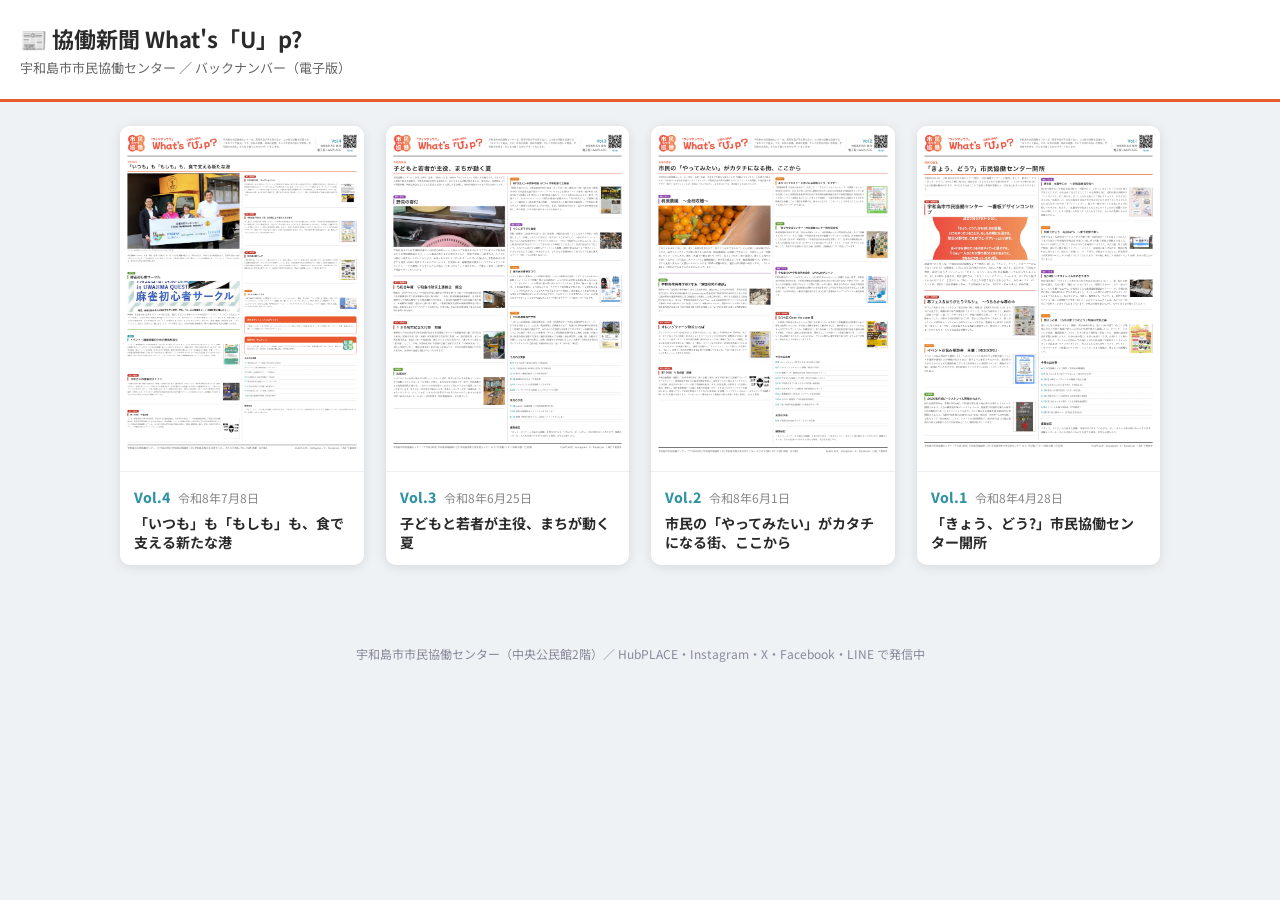
==== commit 47fa8339: "協働新聞 電子版を更新（2026-08-11） Co-Authored-By: Claude Opus 4.8 (1M context) <noreply@anthropic.com>" ====
--- a/index.html
+++ b/index.html
@@ -25,22 +25,22 @@
     <a class="issue" href="2026-07/">
       <img src="2026-07/cover.png" alt="Vol.4 表紙" loading="lazy">
       <div class="meta"><span class="vol">Vol.4</span><span class="date">令和8年7月8日</span>
-        <div class="hl">「FOOBOUR」出航、食でつなぐ協働のまち</div></div>
+        <div class="hl">「いつも」も「もしも」も、食で支える新たな港</div></div>
     </a>
     <a class="issue" href="2026-06/">
       <img src="2026-06/cover.png" alt="Vol.3 表紙" loading="lazy">
       <div class="meta"><span class="vol">Vol.3</span><span class="date">令和8年6月25日</span>
-        <div class="hl">この夏、まちが動く。子どもと若者が主役の初夏へ</div></div>
+        <div class="hl">子どもと若者が主役、まちが動く夏</div></div>
     </a>
     <a class="issue" href="2026-05/">
       <img src="2026-05/cover.png" alt="Vol.2 表紙" loading="lazy">
       <div class="meta"><span class="vol">Vol.2</span><span class="date">令和8年6月1日</span>
-        <div class="hl">多様な立場をつなぎ、地域の「やってみたい」を形に</div></div>
+        <div class="hl">市民の「やってみたい」がカタチになる街、ここから</div></div>
     </a>
     <a class="issue" href="2026-04/">
       <img src="2026-04/cover.png" alt="Vol.1 表紙" loading="lazy">
       <div class="meta"><span class="vol">Vol.1</span><span class="date">令和8年4月28日</span>
-        <div class="hl">市民協働センター、開所。まちの協働がはじまる</div></div>
+        <div class="hl">「きょう、どう?」市民協働センター開所</div></div>
     </a>
 </div></div>
 <footer>宇和島市市民協働センター（中央公民館2階）／ HubPLACE・Instagram・X・Facebook・LINE で発信中</footer>
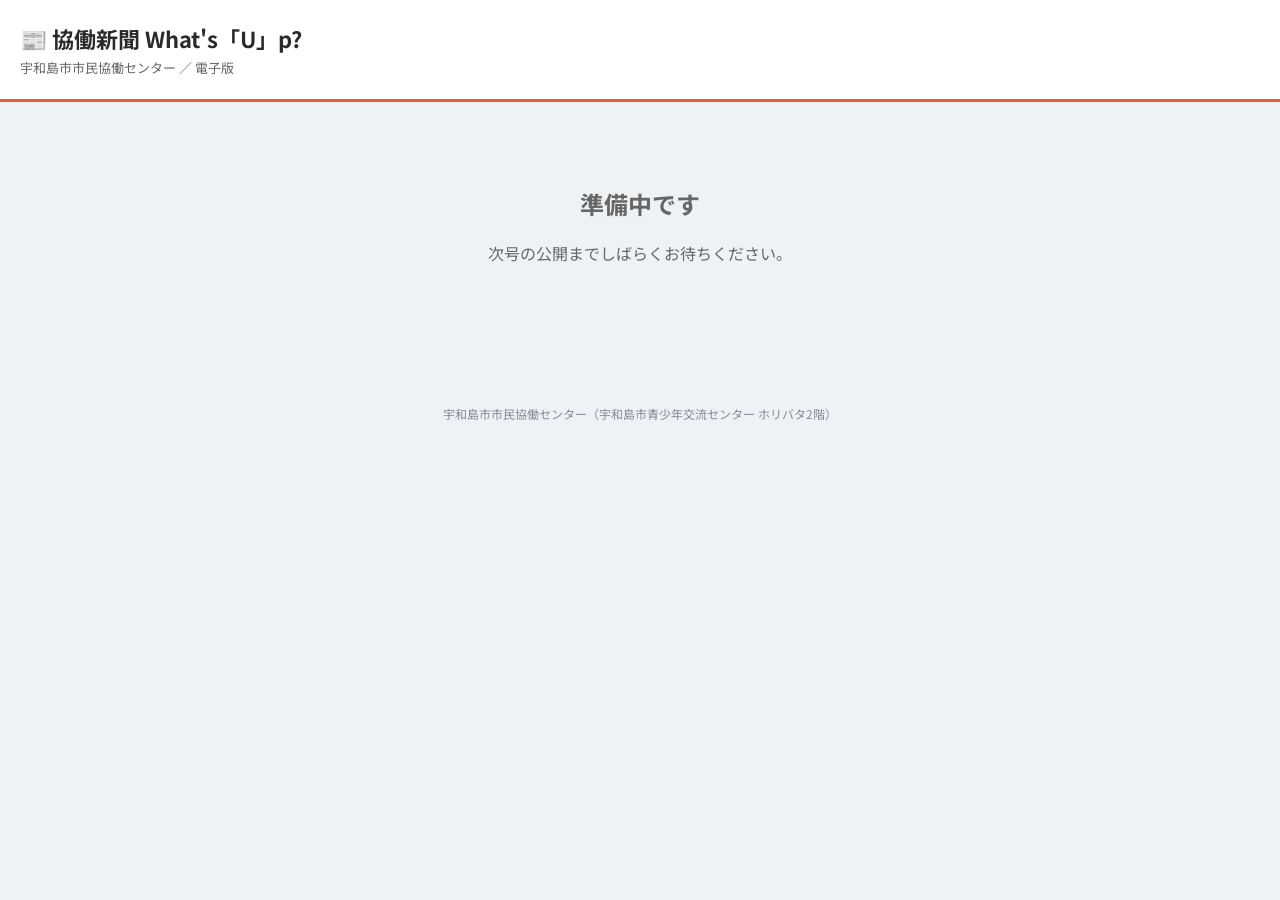
==== commit 119a699f: "協働新聞 公開更新（2026-08-12） Co-Authored-By: Claude Opus 4.8 (1M context) <noreply@anthropic.com>" ====
--- a/index.html
+++ b/index.html
@@ -1,47 +1,20 @@
 <!doctype html><html lang="ja"><head><meta charset="utf-8">
 <meta name="viewport" content="width=device-width, initial-scale=1">
-<title>協働新聞 What's「U」p? ｜ バックナンバー（宇和島市市民協働センター）</title>
-<link href="https://fonts.googleapis.com/css2?family=Noto+Sans+JP:wght@400;700;800&family=Noto+Serif+JP:wght@400;700&display=swap" rel="stylesheet">
+<title>協働新聞 What's「U」p?｜宇和島市市民協働センター</title>
+<link href="https://fonts.googleapis.com/css2?family=Noto+Sans+JP:wght@400;700;800&display=swap" rel="stylesheet">
 <style>
-  :root{--accent:#ea5a2d;--teal:#2f93a4;--ink:#2a2a2a;}
-  *{box-sizing:border-box;} body{margin:0;background:#eef2f5;color:var(--ink);
-    font-family:"Noto Sans JP","Hiragino Kaku Gothic ProN",sans-serif;}
-  header{background:#fff;border-bottom:3px solid var(--accent);padding:22px 20px;}
-  header h1{margin:0;font-size:22px;} header p{margin:4px 0 0;color:#666;font-size:13px;}
-  .wrap{max-width:1080px;margin:0 auto;padding:24px 20px 60px;}
-  .grid{display:grid;grid-template-columns:repeat(auto-fill,minmax(220px,1fr));gap:22px;}
-  .issue{display:block;background:#fff;border-radius:10px;overflow:hidden;text-decoration:none;color:inherit;
-    box-shadow:0 2px 12px rgba(0,0,0,.10);transition:transform .12s, box-shadow .12s;}
-  .issue:hover{transform:translateY(-3px);box-shadow:0 8px 22px rgba(0,0,0,.16);}
-  .issue img{width:100%;display:block;border-bottom:1px solid #eee;background:#fff;}
-  .meta{padding:12px 14px;}
-  .vol{color:var(--teal);font-weight:800;font-size:14px;} .date{color:#888;font-size:12px;margin-left:8px;}
-  .hl{font-weight:700;font-size:14px;line-height:1.4;margin-top:6px;}
-  footer{color:#889;font-size:12px;text-align:center;padding:20px;}
+ body{margin:0;background:#eef2f5;color:#2a2a2a;font-family:"Noto Sans JP","Hiragino Kaku Gothic ProN",sans-serif;}
+ header{background:#fff;border-bottom:3px solid #ea5a2d;padding:22px 20px;}
+ header h1{margin:0;font-size:22px;} header p{margin:4px 0 0;color:#666;font-size:13px;}
+ .wrap{max-width:1080px;margin:0 auto;padding:24px 20px 60px;}
+ .grid{display:grid;grid-template-columns:repeat(auto-fill,minmax(220px,1fr));gap:22px;}
+ .issue{display:block;background:#fff;border-radius:10px;overflow:hidden;text-decoration:none;color:inherit;box-shadow:0 2px 12px rgba(0,0,0,.1);}
+ .issue img{width:100%;display:block;border-bottom:1px solid #eee;}
+ .meta{padding:12px 14px;} .vol{color:#2f93a4;font-weight:800;font-size:14px;} .date{color:#888;font-size:12px;margin-left:8px;}
+ .hl{font-weight:700;font-size:14px;line-height:1.4;margin-top:6px;}
+ footer{color:#889;font-size:12px;text-align:center;padding:20px;}
 </style></head><body>
-<header><h1>📰 協働新聞 What's「U」p?</h1>
-  <p>宇和島市市民協働センター ／ バックナンバー（電子版）</p></header>
-<div class="wrap"><div class="grid">
-    <a class="issue" href="2026-07/">
-      <img src="2026-07/cover.png" alt="Vol.4 表紙" loading="lazy">
-      <div class="meta"><span class="vol">Vol.4</span><span class="date">令和8年7月8日</span>
-        <div class="hl">「いつも」も「もしも」も、食で支える新たな港</div></div>
-    </a>
-    <a class="issue" href="2026-06/">
-      <img src="2026-06/cover.png" alt="Vol.3 表紙" loading="lazy">
-      <div class="meta"><span class="vol">Vol.3</span><span class="date">令和8年6月25日</span>
-        <div class="hl">子どもと若者が主役、まちが動く夏</div></div>
-    </a>
-    <a class="issue" href="2026-05/">
-      <img src="2026-05/cover.png" alt="Vol.2 表紙" loading="lazy">
-      <div class="meta"><span class="vol">Vol.2</span><span class="date">令和8年6月1日</span>
-        <div class="hl">市民の「やってみたい」がカタチになる街、ここから</div></div>
-    </a>
-    <a class="issue" href="2026-04/">
-      <img src="2026-04/cover.png" alt="Vol.1 表紙" loading="lazy">
-      <div class="meta"><span class="vol">Vol.1</span><span class="date">令和8年4月28日</span>
-        <div class="hl">「きょう、どう?」市民協働センター開所</div></div>
-    </a>
-</div></div>
-<footer>宇和島市市民協働センター（中央公民館2階）／ HubPLACE・Instagram・X・Facebook・LINE で発信中</footer>
+<header><h1>📰 協働新聞 What's「U」p?</h1><p>宇和島市市民協働センター ／ 電子版</p></header>
+<div class="wrap"><div style="max-width:640px;margin:60px auto;text-align:center;color:#666"><h2>準備中です</h2><p>次号の公開までしばらくお待ちください。</p></div></div>
+<footer>宇和島市市民協働センター（宇和島市青少年交流センター ホリバタ2階）</footer>
 </body></html>
